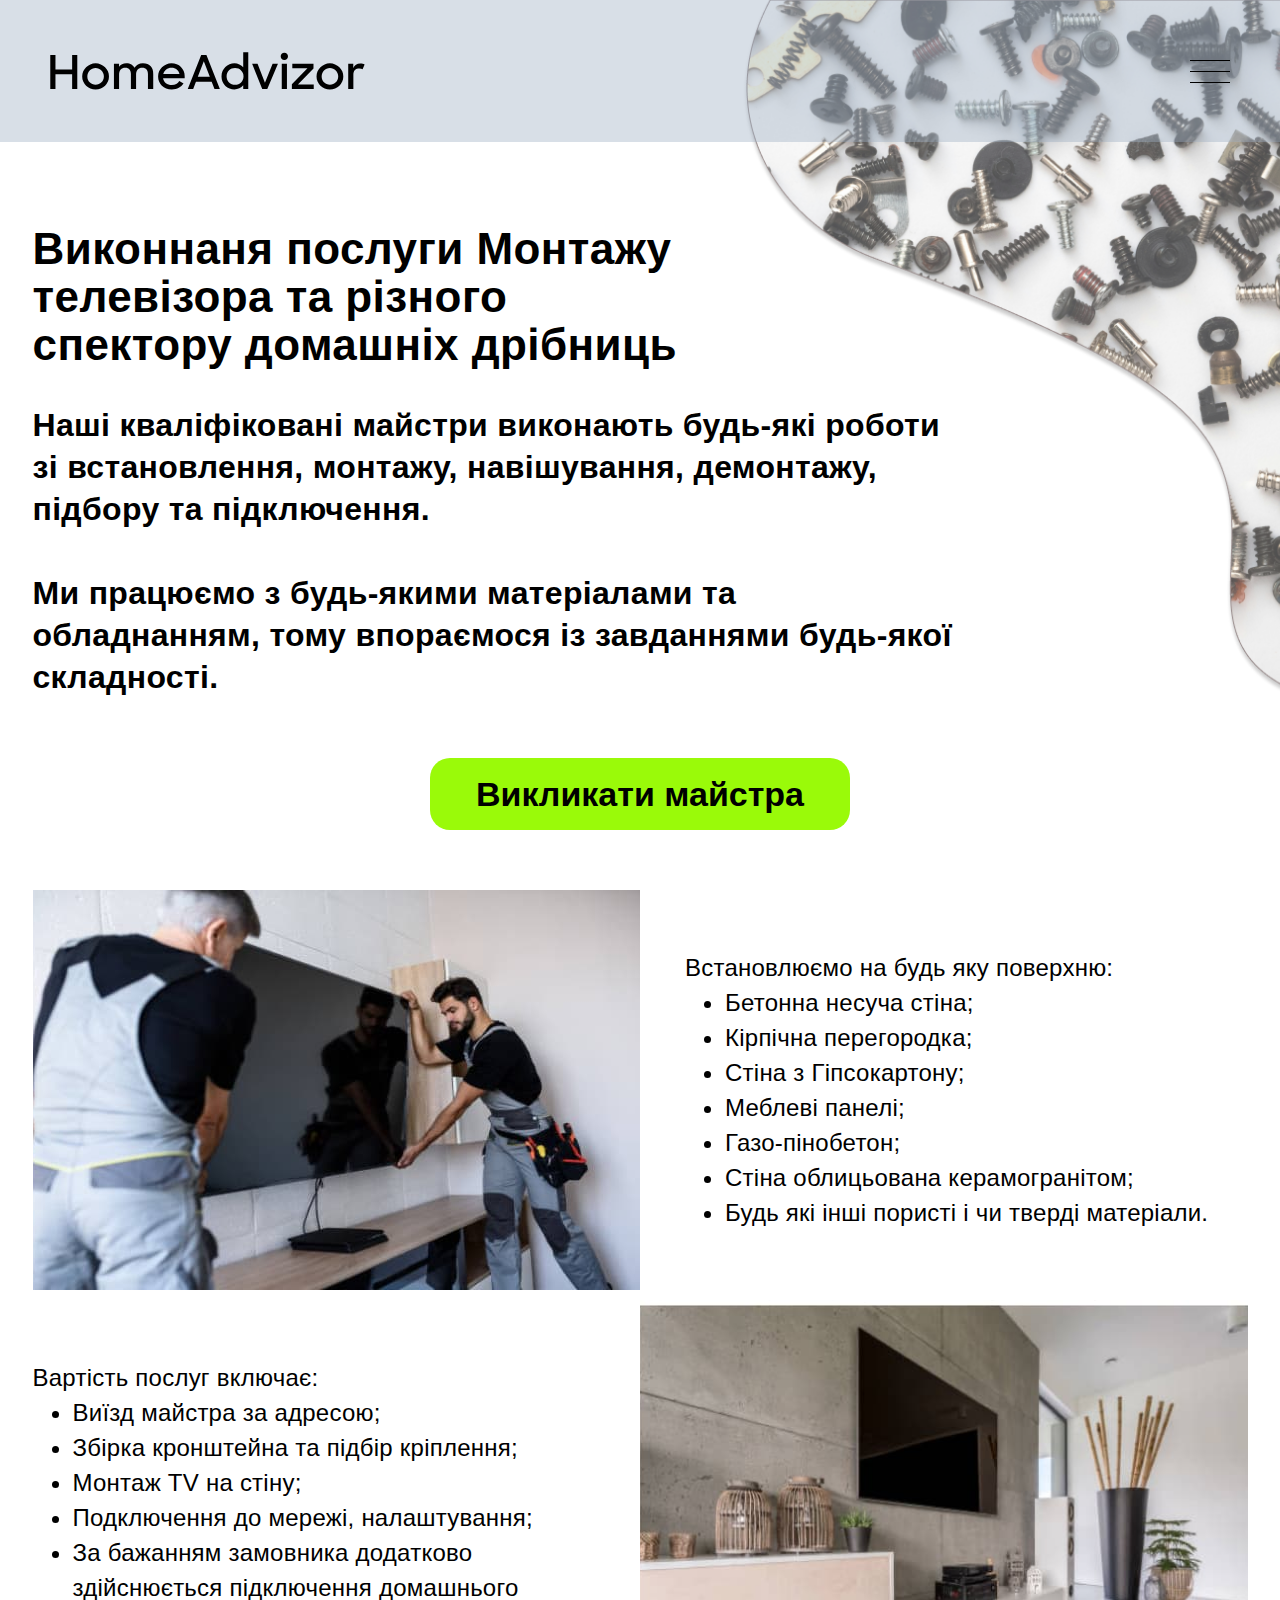
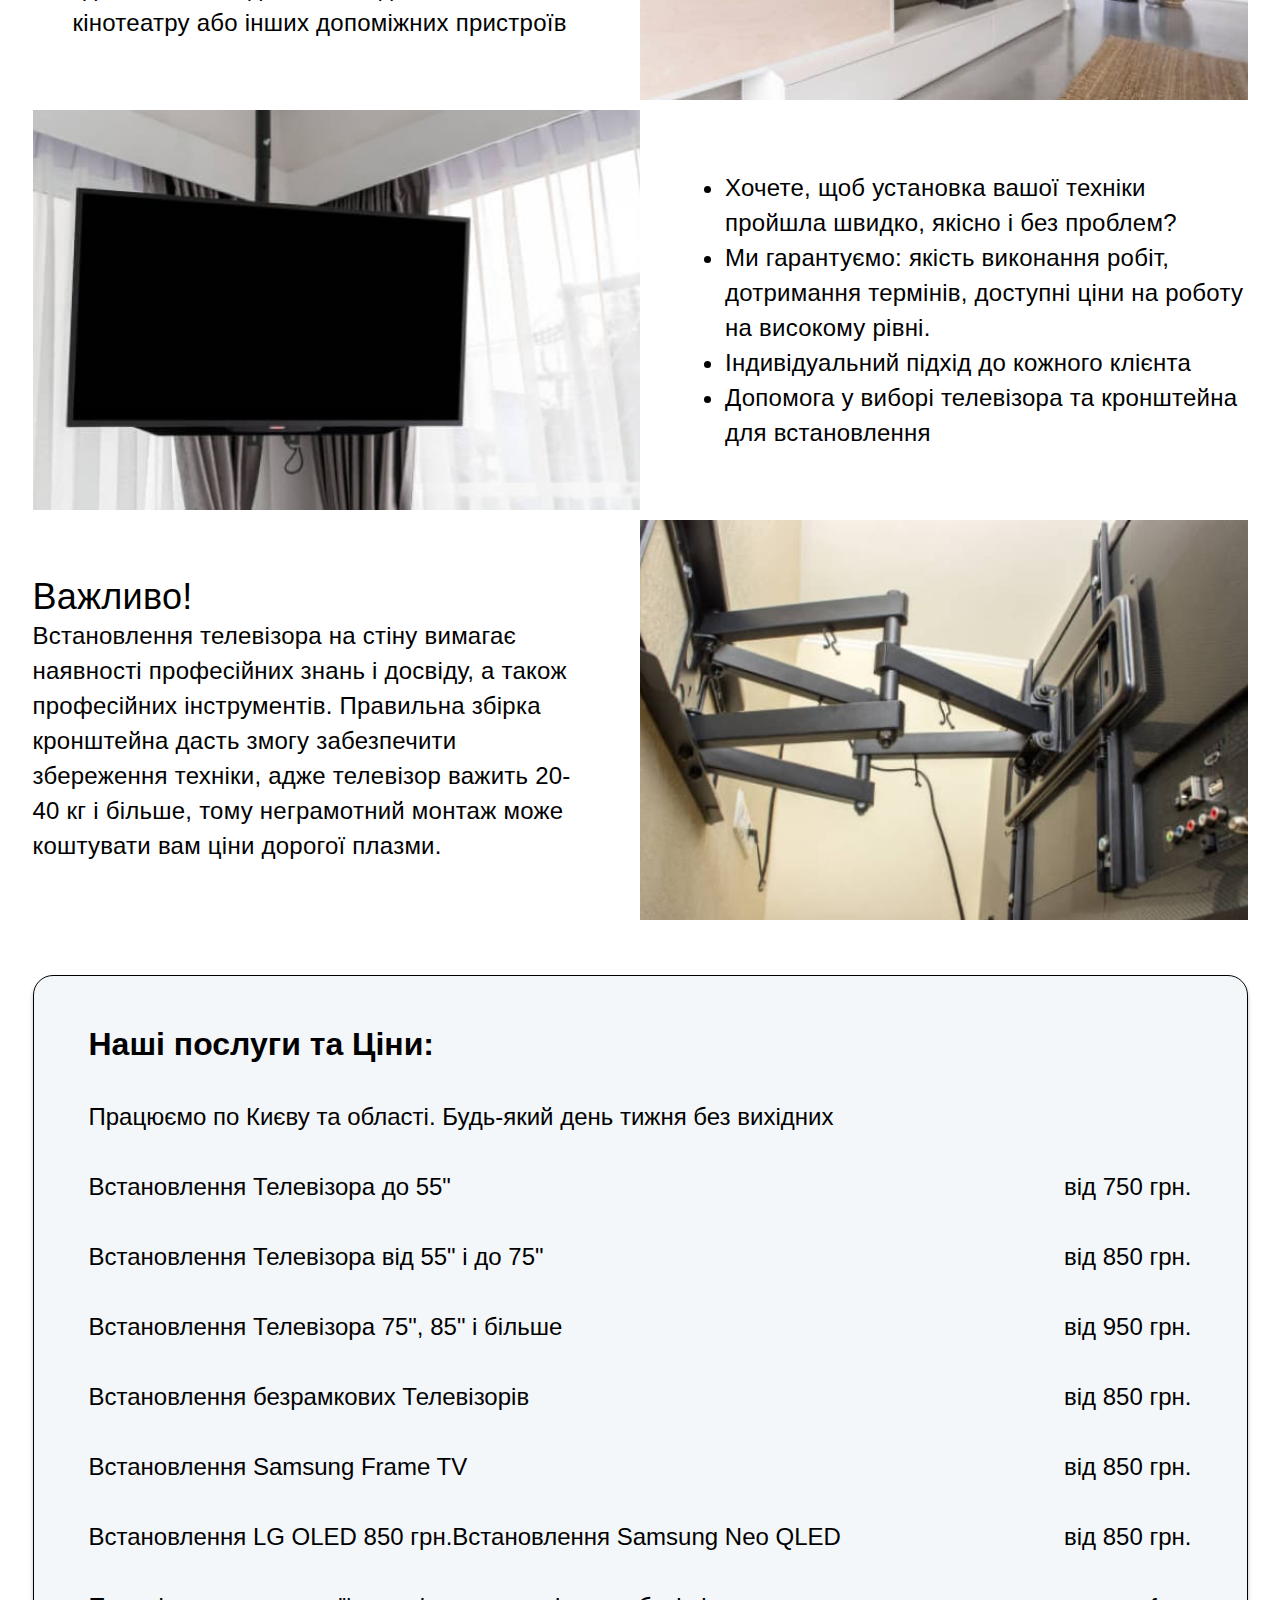
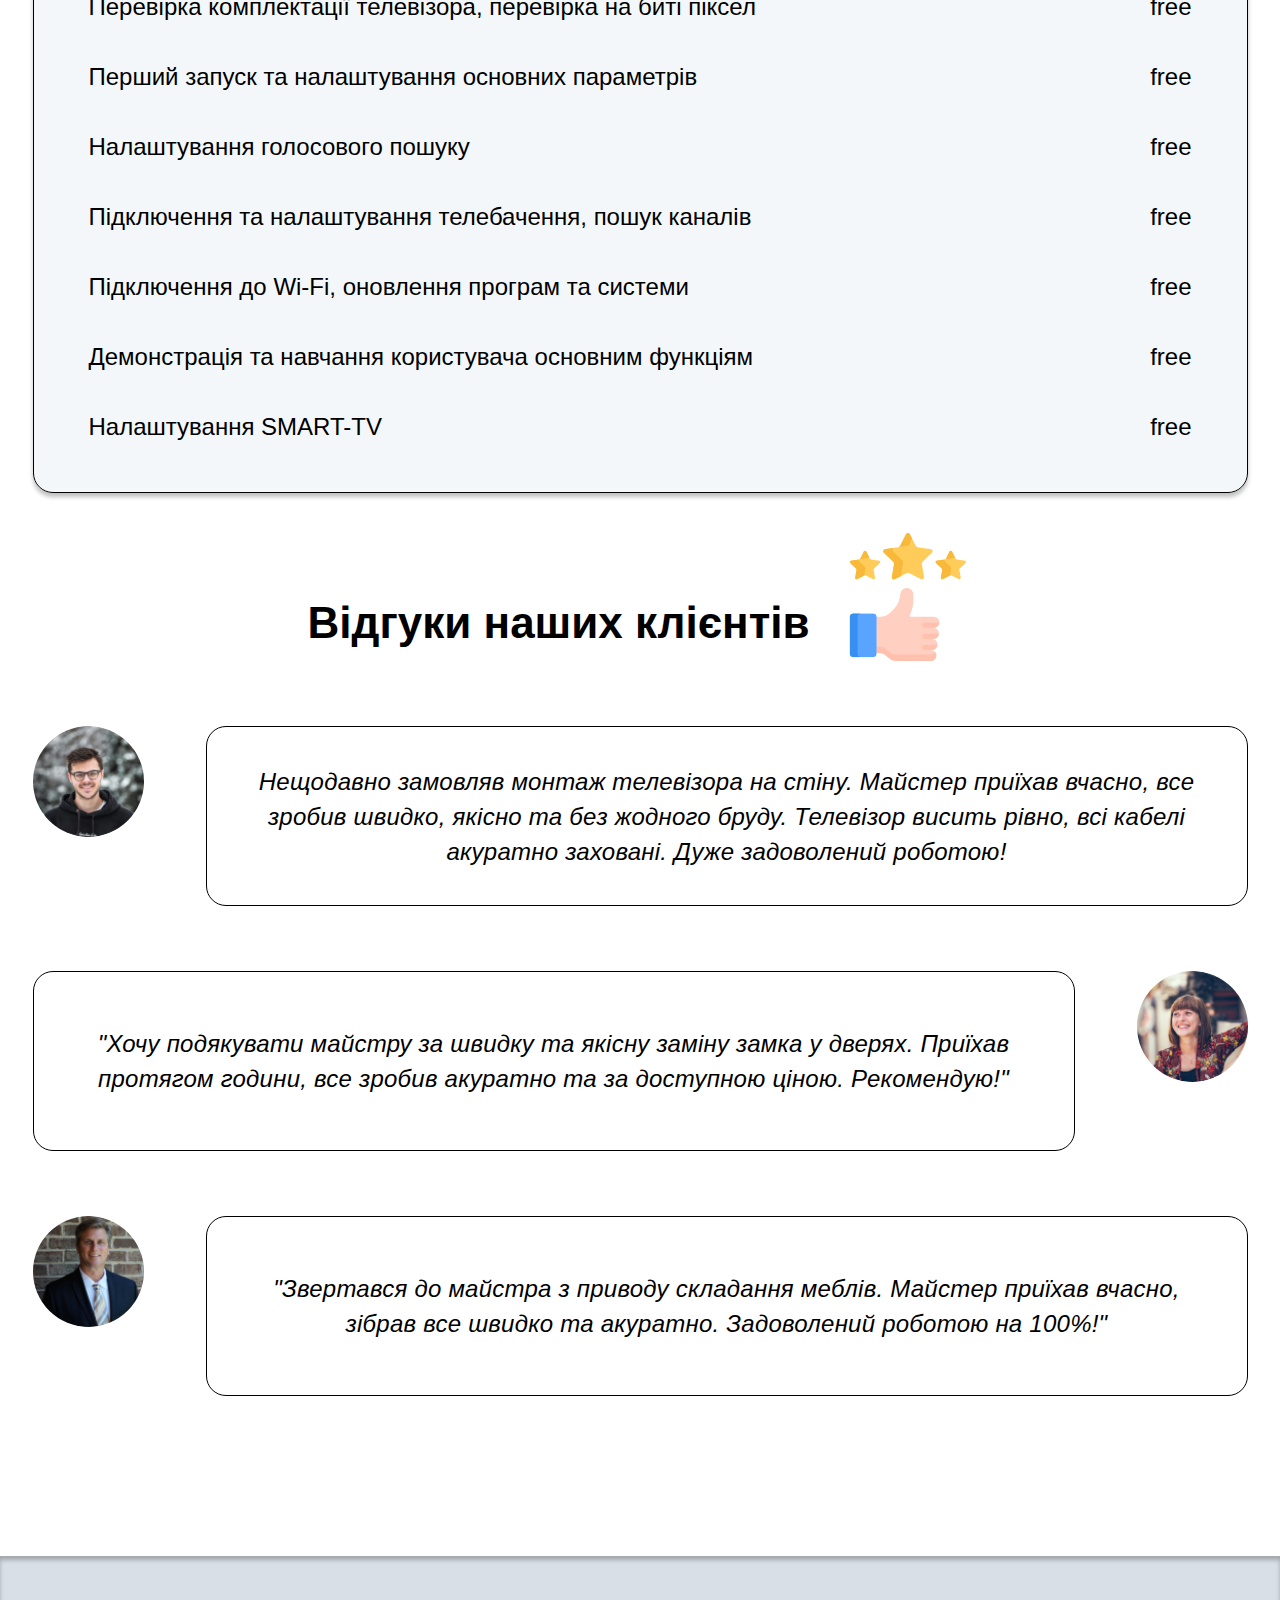
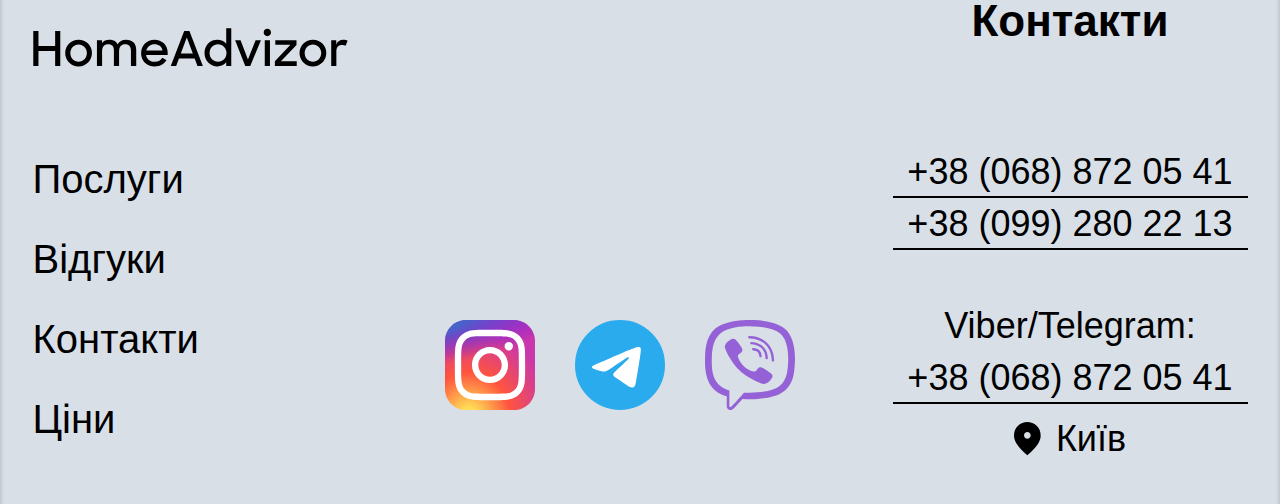
==== about.html @ 0c67f30b "Add files via upload" ====
<!DOCTYPE html>
<html lang="uk">

<head>
    <meta charset="UTF-8">
    <meta http-equiv="X-UA-Compatible" content="IE=edge">
    <meta name="viewport" content="width=device-width, initial-scale=1.0">
    <title>HomeAdvizor</title>
    <link href="https://fonts.cdnfonts.com/css/sharp-sans" rel="stylesheet">
    <link rel="stylesheet" href="css/style.min.css">
</head>

<body>

    <div class="big-wrapper">
        <header class="header" id="header">
            <div class="big-container">
                <div class="header__inner">
                    <a href="" class="header__logo logo">
                        <img src="images/HomeAdvizor.svg" alt="logo">
                    </a>
                    <div class="header__wrapper">
                        <nav class="header__navigation">
                            <ul class="header__navigation-list header-list">
                                <li class="header-list__item">
                                    <a href="#info" class="header-list__link">
                                        Послуги
                                    </a>
                                </li>
                                <li class="header-list__item">
                                    <a href="#recalls" class="header-list__link">
                                        Відгуки
                                    </a>
                                </li>
                                <li class="header-list__item">
                                    <a href="#price" class="header-list__link">
                                        Ціни
                                    </a>
                                </li>
                                <li class="header-list__item">
                                    <a href="#footer" class="header-list__link">
                                        Контакти
                                    </a>
                                </li>
                            </ul>
                        </nav>
                        <a href="tel:+380688720541" class="header__link">+380 (68) 872 05 41</a>
                    </div>
                    <div class="header__burger burger">
                        <span></span>
                        <span></span>
                        <span></span>
                    </div>
                </div>
            </div>
        </header>
        <div class="wrapper">
            <main class="main">
                <section class="heading" id="heading">
                    <div class="container">
                        <div class="heading__inner">
                            <h1 class="heading__title">
                                Виконнаня послуги Монтажу телевізора та різного спектору домашніх дрібниць
                            </h1>
                            <p class="heading__text">
                                Наші кваліфіковані майстри виконають будь-які роботи зі встановлення, монтажу,
                                навішування,
                                демонтажу, підбору та підключення.
                                <br><br>
                                Ми працюємо з будь-якими матеріалами та обладнанням, тому впораємося із завданнями
                                будь-якої
                                складності.
                            </p>
                            <div class="heading__wrap">
                                <a href="index.html#consultation" target="_blank" class="heading__button btn">Викликати
                                    майстра</a>
                            </div>
                            <img src="images/heading-img.png" alt="img" class="heading__img">
                        </div>
                    </div>
                </section>
                <section class="info" id="info">
                    <div class="container">
                        <div class="info__inner">
                            <div class="info__item">
                                <div class="info__img">
                                    <img src="images/info-1.jpg" alt="img" class="info__img-img">
                                </div>
                                <div class="info__wrap">
                                    <p class="info__item-text">
                                        Встановлюємо на будь яку поверхню:
                                    </p>
                                    <ul class="info__item-list">
                                        <li class="info__item-link">Бетонна несуча стіна;</li>
                                        <li class="info__item-link">Кірпічна перегородка;</li>
                                        <li class="info__item-link">Стіна з Гіпсокартону;</li>
                                        <li class="info__item-link">Меблеві панелі;</li>
                                        <li class="info__item-link">Газо-пінобетон;</li>
                                        <li class="info__item-link">Стіна облицьована керамогранітом;</li>
                                        <li class="info__item-link">Будь які інші пористі і чи тверді матеріали.</li>
                                    </ul>
                                </div>
                            </div>
                            <div class="info__item">
                                <div class="info__img">
                                    <img src="images/info-2.jpg" alt="img" class="info__img-img">
                                </div>
                                <div class="info__wrap">
                                    <p class="info__item-text">
                                        Вартість послуг включає:
                                    </p>
                                    <ul class="info__item-list">
                                        <li class="info__item-link">Виїзд майстра за адресою;</li>
                                        <li class="info__item-link">Збірка кронштейна та підбір кріплення;</li>
                                        <li class="info__item-link">Монтаж TV на стіну;</li>
                                        <li class="info__item-link">Подключення до мережі, налаштування;</li>
                                        <li class="info__item-link">
                                            За бажанням замовника додатково здійснюється підключення домашнього
                                            кінотеатру
                                            або
                                            інших допоміжних пристроїв
                                        </li>
                                    </ul>
                                </div>
                            </div>
                            <div class="info__item">
                                <div class="info__img">
                                    <img src="images/info-3.jpg" alt="img" class="info__img-img">
                                </div>
                                <div class="info__wrap">
                                    <ul class="info__item-list">
                                        <li class="info__item-link">
                                            Хочете, щоб установка вашої техніки пройшла швидко, якісно і без проблем? 
                                        </li>
                                        <li class="info__item-link">
                                            Ми гарантуємо: якість виконання робіт, дотримання термінів, доступні ціни на
                                            роботу
                                            на
                                            високому рівні.
                                        </li>
                                        <li class="info__item-link">
                                            Індивідуальний підхід до кожного клієнта 
                                        </li>
                                        <li class="info__item-link">
                                            Допомога у виборі телевізора та кронштейна для встановлення 
                                        </li>
                                    </ul>
                                </div>
                            </div>
                            <div class="info__item">
                                <div class="info__img">
                                    <img src="images/info-4.jpg" alt="img" class="info__img-img">
                                </div>
                                <div class="info__wrap">
                                    <p class="info__item-text">
                                        <span>Важливо!</span><br>
                                        Встановлення телевізора на стіну вимагає наявності професійних знань і досвіду,
                                        а
                                        також
                                        професійних інструментів. Правильна збірка кронштейна дасть змогу забезпечити
                                        збереження
                                        техніки, адже телевізор важить 20-40 кг і більше, тому неграмотний монтаж може
                                        коштувати
                                        вам ціни дорогої плазми.
                                    </p>
                                </div>

                            </div>
                        </div>
                    </div>
                </section>
                <section class="price" id="price">
                    <div class="container">
                        <div class="price__inner">
                            <h4 class="price__title">
                                Наші послуги та Ціни:
                            </h4>
                            <p class="price__subtitle">
                                Працюємо по Києву та області. Будь-який день тижня без вихідних
                            </p>
                            <div class="price__box">
                                <p class="price__text">
                                    Встановлення Телевізора до 55"
                                </p>
                                <div class="price__cost">
                                    від 750 грн.
                                </div>
                            </div>
                            <div class="price__box">
                                <p class="price__text">
                                    Встановлення Телевізора від 55" і до 75"
                                </p>
                                <div class="price__cost">
                                    від 850 грн.
                                </div>
                            </div>
                            <div class="price__box">
                                <p class="price__text">
                                    Встановлення Телевізора 75", 85" і більше
                                </p>
                                <div class="price__cost">
                                    від 950 грн.
                                </div>
                            </div>
                            <div class="price__box">
                                <p class="price__text">
                                    Встановлення безрамкових Телевізорів
                                </p>
                                <div class="price__cost">
                                    від 850 грн.
                                </div>
                            </div>
                            <div class="price__box">
                                <p class="price__text">
                                    Встановлення Samsung Frame TV
                                </p>
                                <div class="price__cost">
                                    від 850 грн.
                                </div>
                            </div>
                            <div class="price__box">
                                <p class="price__text">
                                    Встановлення LG OLED 850 грн.Встановлення Samsung Neo QLED
                                </p>
                                <div class="price__cost">
                                    від 850 грн.
                                </div>
                            </div>
                            <div class="price__box">
                                <p class="price__text">
                                    Перевірка комплектації телевізора, перевірка на биті піксел
                                </p>
                                <div class="price__cost">
                                    free
                                </div>
                            </div>
                            <div class="price__box">
                                <p class="price__text">
                                    Перший запуск та налаштування основних параметрів
                                </p>
                                <div class="price__cost">
                                    free
                                </div>
                            </div>
                            <div class="price__box">
                                <p class="price__text">
                                    Налаштування голосового пошуку
                                </p>
                                <div class="price__cost">
                                    free
                                </div>
                            </div>
                            <div class="price__box">
                                <p class="price__text">
                                    Підключення та налаштування телебачення, пошук каналів 
                                </p>
                                <div class="price__cost">
                                    free
                                </div>
                            </div>
                            <div class="price__box">
                                <p class="price__text">
                                    Підключення до Wi-Fi, оновлення програм та системи
                                </p>
                                <div class="price__cost">
                                    free
                                </div>
                            </div>
                            <div class="price__box">
                                <p class="price__text">
                                    Демонстрація та навчання користувача основним функціям
                                </p>
                                <div class="price__cost">
                                    free
                                </div>
                            </div>
                            <div class="price__box">
                                <p class="price__text">
                                    Налаштування SMART-TV
                                </p>
                                <div class="price__cost">
                                    free
                                </div>
                            </div>
                        </div>
                    </div>
                </section>
                <section class="recalls" id="recalls">
                    <div class="container">
                        <div class="recalls__inner">
                            <div class="recalls__box">
                                <h4 class="recalls__title">
                                    Відгуки наших клієнтів
                                </h4>
                                <div class="recalls__img">
                                    <img src="images/recalls-img.png" alt="img" class="recalls__img-img">
                                </div>
                            </div>
                            <div class="recalls__wrap">
                                <div class="recalls__item">
                                    <div class="recalls__item-img">
                                        <img src="images/recalls-1.png" alt="img">
                                    </div>
                                    <p class="recalls__item-text">
                                        Нещодавно замовляв монтаж телевізора на стіну. Майстер приїхав вчасно, все
                                        зробив
                                        швидко, якісно та без жодного бруду. Телевізор висить рівно, всі кабелі акуратно
                                        заховані. Дуже задоволений роботою!
                                    </p>
                                </div>
                                <div class="recalls__item">
                                    <div class="recalls__item-img">
                                        <img src="images/recalls-2.png" alt="img">
                                    </div>
                                    <p class="recalls__item-text">
                                        "Хочу подякувати майстру за швидку та якісну заміну замка у дверях. Приїхав
                                        протягом
                                        години, все зробив акуратно та за доступною ціною. Рекомендую!"
                                    </p>
                                </div>
                                <div class="recalls__item">
                                    <div class="recalls__item-img">
                                        <img src="images/recalls-3.png" alt="img">
                                    </div>
                                    <p class="recalls__item-text">
                                        "Звертався до майстра з приводу складання меблів. Майстер приїхав вчасно, зібрав
                                        все
                                        швидко та акуратно. Задоволений роботою на 100%!"
                                    </p>
                                </div>
                            </div>
                        </div>
                    </div>
                </section>
            </main>
            <footer class="footer" id="footer">
                <div class="container">
                    <div class="footer__inner">
                        <div class="footer__box">
                            <a href="#" class="footer__logo logo">
                                <img src="images/HomeAdvizor.svg" alt="logo">
                            </a>
                            <nav class="footer__navigation">
                                <ul class="footer__navigation-list footer-list">
                                    <li class="footer-list__item">
                                        <a href="#info" class="footer-list__link" >
                                            Послуги
                                        </a>
                                    </li>
                                    <li class="footer-list__item">
                                        <a href="#recalls" class="footer-list__link">
                                            Відгуки
                                        </a>
                                    </li>
                                    <li class="footer-list__item">
                                        <a href="#footer" class="footer-list__link">
                                            Контакти
                                        </a>
                                    </li>
                                    <li class="footer-list__item">
                                        <a href="#price" class="footer-list__link">
                                            Ціни
                                        </a>
                                    </li>
                                </ul>
                            </nav>
                        </div>
                        <div class="footer__socials">
                            <a href="https://www.instagram.com/home.advizor?igsh=MW82eml2a3VvNnRvbQ%3D%3D&utm_source=qr
                            " class="footer__socials-link" target="_blank">
                                <img src="images/instagram.svg" alt="instagram">
                            </a>
                            <a href="https://t.me/HomeAdvizor" class="footer__socials-link" target="_blank">
                                <img src="images/telegram.svg" alt="telegram">
                            </a>
                            <a href="#" class="footer__socials-link" target="_blank">
                                <img src="images/viber.svg" alt="viber">
                            </a>
                        </div>
                        <div class="footer__contacts">
                            <h3 class="footer__contacts-title">
                                Контакти
                            </h3>
                            <a href="tel:+380688720541" class="footer__contacts-tel">+38 (068) 872 05 41</a>
                            <a href="tel:+380992802213" class="footer__contacts-tel">+38 (099) 280 22 13</a>
                            <p class="footer__contacts-link"><a href="#" target="_blank">Viber</a>/<a
                                    href="https://t.me/HomeAdvizor" target="_blank">Telegram</a>:</p>
                            <a href="tel:+380688720541" class="footer__contacts-tel">+38 (068) 872 05 41</a>
                            <div class="footer__contacts-wrap">
                                <svg xmlns="http://www.w3.org/2000/svg" width="27" height="34" viewBox="0 0 27 34"
                                    fill="none">
                                    <path
                                        d="M13.3333 16.6667C14.25 16.6667 15.035 16.3406 15.6883 15.6883C16.3417 15.0361 16.6678 14.2511 16.6667 13.3333C16.6667 12.4167 16.3406 11.6322 15.6883 10.98C15.0361 10.3278 14.2511 10.0011 13.3333 10C12.4167 10 11.6322 10.3267 10.98 10.98C10.3278 11.6333 10.0011 12.4178 10 13.3333C10 14.25 10.3267 15.035 10.98 15.6883C11.6333 16.3417 12.4178 16.6678 13.3333 16.6667ZM13.3333 33.3333C8.86111 29.5278 5.52111 25.9933 3.31333 22.73C1.10556 19.4667 0.00111111 16.4456 0 13.6667C0 9.5 1.34056 6.18056 4.02167 3.70833C6.70278 1.23611 9.80667 0 13.3333 0C16.8611 0 19.9656 1.23611 22.6467 3.70833C25.3278 6.18056 26.6678 9.5 26.6667 13.6667C26.6667 16.4444 25.5628 19.4656 23.355 22.73C21.1472 25.9944 17.8067 29.5289 13.3333 33.3333Z"
                                        fill="black" />
                                </svg>
                                <div class="footer__contacts-text">Київ</div>
                            </div>
                        </div>
                    </div>
                </div>
            </footer>
        </div>
    </div>

    <script src="https://ajax.googleapis.com/ajax/libs/jquery/3.6.3/jquery.min.js"></script>
    <script src="js/main.min.js"></script>
</body>

</html>
---- css/style.min.css ----
@font-face{font-family:"Muller";src:url("../fonts/MullerRegular.eot");src:local("☺"),url("../fonts/MullerRegular.woff") format("woff"),url("../fonts/MullerRegular.ttf") format("truetype");font-weight:400;font-style:normal}@font-face{font-family:"Muller";src:url("../fonts/MullerBold.eot");src:local("☺"),url("../fonts/MullerBold.woff") format("woff"),url("../fonts/MullerBold.ttf") format("truetype");font-weight:700;font-style:normal}*{padding:0;margin:0;border:0}*,*:before,*:after{-webkit-box-sizing:border-box;box-sizing:border-box}:focus,:active{outline:none}a:focus,a:active{outline:none}nav,footer,header,aside{display:block}html,body{height:100%;width:100%;font-size:100%;line-height:1;font-size:14px;-ms-text-size-adjust:100%;-moz-text-size-adjust:100%;-webkit-text-size-adjust:100%}input,button,textarea{font-family:inherit}input::-ms-clear{display:none}button{cursor:pointer}button::-moz-focus-inner{padding:0;border:0}a,a:visited{text-decoration:none}a:hover{text-decoration:none}ul li{list-style:none}img{vertical-align:top}h1,h2,h3,h4,h5,h6{font-size:inherit;font-weight:400}button{background:unset}html,body{height:100%;background:#fff;font-family:"Sharp Sans",sans-serif;scroll-behavior:smooth}.logo{display:block;width:315px;height:62px}@media(max-width: 1170px){.logo{width:calc(155px + 160 * ((100vw - 375px) / 795))}}@media(max-width: 1170px){.logo{height:calc(40px + 22 * ((100vw - 375px) / 795))}}.logo img{width:100%;height:100%;-o-object-fit:contain;object-fit:contain}.burger{width:40px;height:40px;display:none;-webkit-box-orient:vertical;-webkit-box-direction:normal;-ms-flex-direction:column;flex-direction:column;-webkit-box-pack:center;-ms-flex-pack:center;justify-content:center;-webkit-box-align:center;-ms-flex-align:center;align-items:center;gap:10px;cursor:pointer}.burger span{display:block;width:100%;height:1px;background-color:#000}.wrapper{display:-webkit-box;display:-ms-flexbox;display:flex;-webkit-box-orient:vertical;-webkit-box-direction:normal;-ms-flex-direction:column;flex-direction:column;min-height:100%}.big-wrapper{overflow:hidden}a{color:#000}.btn{border-radius:20px;background:#9afa09;border:1px solid rgba(0,0,0,0);-webkit-transition:all .3s;-o-transition:all .3s;transition:all .3s}.btn:hover{background:rgba(0,0,0,0);border:1px solid #9afa09}.main{-webkit-box-flex:1;-ms-flex:1 0 auto;flex:1 0 auto}.footer{-webkit-box-flex:0;-ms-flex:0 0 auto;flex:0 0 auto}.container{max-width:1245px;margin:0 auto;padding:0 15px}.big-container{max-width:1450px;margin:0 auto;padding:0 50px}.header{position:absolute;top:0;right:0;left:0;padding-top:40px;padding-bottom:40px;background:rgba(158,175,195,.4);drop-shadow:0px 4px 4px rgba(0,0,0,.25);z-index:1}@media(max-width: 1170px){.header{padding-top:calc(20px + 20 * ((100vw - 375px) / 795))}}@media(max-width: 1170px){.header{padding-bottom:calc(20px + 20 * ((100vw - 375px) / 795))}}.header__inner{display:-webkit-box;display:-ms-flexbox;display:flex;-webkit-box-pack:justify;-ms-flex-pack:justify;justify-content:space-between;-webkit-box-align:center;-ms-flex-align:center;align-items:center;gap:40px}.header__wrapper{display:-webkit-box;display:-ms-flexbox;display:flex;-webkit-box-pack:justify;-ms-flex-pack:justify;justify-content:space-between;-webkit-box-align:center;-ms-flex-align:center;align-items:center;gap:40px}.header__link{font-size:20px;line-height:24px;border-radius:20px;background:#fff;padding:10px 12px;min-width:230px;display:-webkit-box;display:-ms-flexbox;display:flex;-webkit-box-pack:center;-ms-flex-pack:center;justify-content:center;border:1px solid rgba(0,0,0,0);-webkit-transition:all .3s;-o-transition:all .3s;transition:all .3s}.header__link:hover{background:#9bd8f1;border:1px solid rgba(0,0,0,.4)}.header__navigation{margin-left:auto}.header-list{display:-webkit-box;display:-ms-flexbox;display:flex;gap:40px}.header-list__item{min-width:130px}.header-list__link{font-size:20px;line-height:24px;border-radius:25px;border:1px solid rgba(0,0,0,.4);background:#9bd8f1;-webkit-box-shadow:0px 4px 4px 0px rgba(0,0,0,.25);box-shadow:0px 4px 4px 0px rgba(0,0,0,.25);padding:8px 12px;width:100%;display:-webkit-box;display:-ms-flexbox;display:flex;text-align:center;-webkit-box-pack:center;-ms-flex-pack:center;justify-content:center;-webkit-transition:all .3s;-o-transition:all .3s;transition:all .3s}.header-list__link:hover{background:#fff}.heading{margin-bottom:60px}@media(max-width: 1170px){.heading{margin-bottom:calc(40px + 20 * ((100vw - 375px) / 795))}}.heading__inner{position:relative;padding-top:225px}@media(max-width: 1170px){.heading__inner{padding-top:calc(110px + 115 * ((100vw - 375px) / 795))}}.heading__title{color:#000;font-size:44px;line-height:48px;margin-bottom:35px;font-weight:700;letter-spacing:.44px;max-width:655px;z-index:1;position:relative}@media(max-width: 1170px){.heading__title{font-size:calc(25px + 19 * ((100vw - 375px) / 795))}}@media(max-width: 1170px){.heading__title{line-height:calc(38px + 10 * ((100vw - 375px) / 795))}}@media(max-width: 1170px){.heading__title{margin-bottom:calc(25px + 10 * ((100vw - 375px) / 795))}}.heading__subtitle{color:#000;font-size:40px;line-height:44px;margin-bottom:25px;font-weight:700;letter-spacing:.4px}@media(max-width: 1170px){.heading__subtitle{font-size:calc(22px + 18 * ((100vw - 375px) / 795))}}@media(max-width: 1170px){.heading__subtitle{line-height:calc(34px + 10 * ((100vw - 375px) / 795))}}@media(max-width: 1170px){.heading__subtitle{margin-bottom:calc(20px + 5 * ((100vw - 375px) / 795))}}.heading__text{color:#000;font-size:32px;line-height:42px;margin-bottom:60px;font-weight:600;letter-spacing:.32px;max-width:930px}@media(max-width: 1170px){.heading__text{font-size:calc(16px + 16 * ((100vw - 375px) / 795))}}@media(max-width: 1170px){.heading__text{line-height:calc(30px + 12 * ((100vw - 375px) / 795))}}@media(max-width: 1170px){.heading__text{margin-bottom:calc(40px + 20 * ((100vw - 375px) / 795))}}.heading__wrap{display:-webkit-box;display:-ms-flexbox;display:flex;-webkit-box-pack:center;-ms-flex-pack:center;justify-content:center}.heading__button{padding:18px 45px;color:#000;font-size:34px;font-weight:700}@media(max-width: 1170px){.heading__button{font-size:calc(18px + 16 * ((100vw - 375px) / 795))}}.heading__img{position:absolute;top:0;width:631px;height:722px;right:-125px}@media(max-width: 1170px){.heading__img{width:calc(210px + 421 * ((100vw - 375px) / 795))}}@media(max-width: 1170px){.heading__img{height:calc(240px + 482 * ((100vw - 375px) / 795))}}@media(max-width: 1170px){.heading__img{right:calc(-15px + -110 * ((100vw - 375px) / 795))}}.service{margin-bottom:95px}@media(max-width: 1170px){.service{margin-bottom:calc(50px + 45 * ((100vw - 375px) / 795))}}.service__inner{border-radius:20px;border-top:1px solid #000;background:rgba(158,175,195,.4);display:-webkit-box;display:-ms-flexbox;display:flex}.service__box{padding-top:60px;padding-left:25px;padding-bottom:35px}@media(max-width: 1170px){.service__box{padding-top:calc(40px + 20 * ((100vw - 375px) / 795))}}@media(max-width: 1170px){.service__box{padding-left:calc(15px + 10 * ((100vw - 375px) / 795))}}.service__title{color:#000;font-size:24px;line-height:34px;font-weight:600;letter-spacing:.24px}@media(max-width: 1170px){.service__title{font-size:calc(20px + 4 * ((100vw - 375px) / 795))}}@media(max-width: 1170px){.service__title{line-height:calc(30px + 4 * ((100vw - 375px) / 795))}}.service__subtitle{color:#000;font-style:italic;font-weight:300;letter-spacing:.24px;font-size:24px;line-height:34px}@media(max-width: 1170px){.service__subtitle{font-size:calc(20px + 4 * ((100vw - 375px) / 795))}}@media(max-width: 1170px){.service__subtitle{line-height:calc(30px + 4 * ((100vw - 375px) / 795))}}.service__list{padding-left:40px}.service__list-item{color:#000;font-size:24px;line-height:34px;font-weight:500;letter-spacing:.24px;list-style-type:disc}@media(max-width: 1170px){.service__list-item{font-size:calc(18px + 6 * ((100vw - 375px) / 795))}}@media(max-width: 1170px){.service__list-item{line-height:calc(28px + 6 * ((100vw - 375px) / 795))}}.service__img{width:626px;height:524px}@media(max-width: 1170px){.service__img{width:calc(313px + 313 * ((100vw - 375px) / 795))}}@media(max-width: 1170px){.service__img{height:calc(262px + 262 * ((100vw - 375px) / 795))}}.service__img img{width:100%;height:100%;-o-object-fit:contain;object-fit:contain}.consultation{margin-bottom:250px}@media(max-width: 1170px){.consultation{margin-bottom:calc(100px + 150 * ((100vw - 375px) / 795))}}.consultation__inner{padding-top:160px;border-top:1px solid #000;display:-webkit-box;display:-ms-flexbox;display:flex;-webkit-box-pack:justify;-ms-flex-pack:justify;justify-content:space-between;-webkit-box-align:center;-ms-flex-align:center;align-items:center;gap:100px}@media(max-width: 1170px){.consultation__inner{padding-top:calc(50px + 110 * ((100vw - 375px) / 795))}}.consultation__body{border-radius:40px;border:1px solid rgba(0,0,0,.6);background:rgba(158,175,195,.4);padding-top:65px;padding-bottom:80px;padding-left:70px;padding-right:70px;display:-webkit-box;display:-ms-flexbox;display:flex;-webkit-box-orient:vertical;-webkit-box-direction:normal;-ms-flex-direction:column;flex-direction:column;-webkit-box-pack:center;-ms-flex-pack:center;justify-content:center;-webkit-box-align:center;-ms-flex-align:center;align-items:center}@media(max-width: 1170px){.consultation__body{padding-top:calc(30px + 35 * ((100vw - 375px) / 795))}}@media(max-width: 1170px){.consultation__body{padding-bottom:calc(30px + 50 * ((100vw - 375px) / 795))}}@media(max-width: 1170px){.consultation__body{padding-left:calc(20px + 50 * ((100vw - 375px) / 795))}}@media(max-width: 1170px){.consultation__body{padding-right:calc(20px + 50 * ((100vw - 375px) / 795))}}.consultation__body-title{color:#000;font-size:36px;line-height:40px;margin-bottom:40px;font-weight:600;text-align:center}@media(max-width: 1170px){.consultation__body-title{font-size:calc(24px + 12 * ((100vw - 375px) / 795))}}@media(max-width: 1170px){.consultation__body-title{line-height:calc(28px + 12 * ((100vw - 375px) / 795))}}@media(max-width: 1170px){.consultation__body-title{margin-bottom:calc(25px + 15 * ((100vw - 375px) / 795))}}.consultation__body-text{color:#000;font-size:24px;line-height:28px;margin-bottom:85px;font-weight:500;max-width:450px;text-align:center}@media(max-width: 1170px){.consultation__body-text{font-size:calc(20px + 4 * ((100vw - 375px) / 795))}}@media(max-width: 1170px){.consultation__body-text{line-height:calc(24px + 4 * ((100vw - 375px) / 795))}}@media(max-width: 1170px){.consultation__body-text{margin-bottom:calc(50px + 35 * ((100vw - 375px) / 795))}}.consultation__box{display:-webkit-box;display:-ms-flexbox;display:flex;-webkit-box-orient:vertical;-webkit-box-direction:normal;-ms-flex-direction:column;flex-direction:column;gap:65px}.consultation__img{width:471px;height:343px}@media(max-width: 1170px){.consultation__img{width:calc(235px + 236 * ((100vw - 375px) / 795))}}@media(max-width: 1170px){.consultation__img{height:calc(172px + 171 * ((100vw - 375px) / 795))}}.consultation__img img{width:100%;height:100%;-o-object-fit:contain;object-fit:contain}.consultation__text{color:rgba(0,0,0,.9);font-size:36px;line-height:46px;font-weight:600;letter-spacing:.36px;max-width:535px}@media(max-width: 1170px){.consultation__text{font-size:calc(18px + 18 * ((100vw - 375px) / 795))}}@media(max-width: 1170px){.consultation__text{line-height:calc(24px + 22 * ((100vw - 375px) / 795))}}.consultation-form{display:-webkit-box;display:-ms-flexbox;display:flex;-webkit-box-orient:vertical;-webkit-box-direction:normal;-ms-flex-direction:column;flex-direction:column}.consultation-form__input{border-radius:20px;border:1px solid rgba(0,0,0,.4);background:#fff;padding:14px 22px;color:#000;font-size:24px;line-height:28px;font-style:italic;font-weight:300;max-width:400px;margin-bottom:55px}@media(max-width: 1170px){.consultation-form__input{font-size:calc(18px + 6 * ((100vw - 375px) / 795))}}@media(max-width: 1170px){.consultation-form__input{line-height:calc(20px + 8 * ((100vw - 375px) / 795))}}.consultation-form__input::-webkit-input-placeholder{color:rgba(0,0,0,.4);font-size:24px;line-height:28px;font-style:italic;font-weight:300}.consultation-form__input::-moz-placeholder{color:rgba(0,0,0,.4);font-size:24px;line-height:28px;font-style:italic;font-weight:300}.consultation-form__input:-ms-input-placeholder{color:rgba(0,0,0,.4);font-size:24px;line-height:28px;font-style:italic;font-weight:300}.consultation-form__input::-ms-input-placeholder{color:rgba(0,0,0,.4);font-size:24px;line-height:28px;font-style:italic;font-weight:300}.consultation-form__input::placeholder{color:rgba(0,0,0,.4);font-size:24px;line-height:28px;font-style:italic;font-weight:300}@media(max-width: 1170px){.consultation-form__input::-webkit-input-placeholder{font-size:calc(18px + 6 * ((100vw - 375px) / 795))}.consultation-form__input::-moz-placeholder{font-size:calc(18px + 6 * ((100vw - 375px) / 795))}.consultation-form__input:-ms-input-placeholder{font-size:calc(18px + 6 * ((100vw - 375px) / 795))}.consultation-form__input::-ms-input-placeholder{font-size:calc(18px + 6 * ((100vw - 375px) / 795))}.consultation-form__input::placeholder{font-size:calc(18px + 6 * ((100vw - 375px) / 795))}}@media(max-width: 1170px){.consultation-form__input::-webkit-input-placeholder{line-height:calc(20px + 8 * ((100vw - 375px) / 795))}.consultation-form__input::-moz-placeholder{line-height:calc(20px + 8 * ((100vw - 375px) / 795))}.consultation-form__input:-ms-input-placeholder{line-height:calc(20px + 8 * ((100vw - 375px) / 795))}.consultation-form__input::-ms-input-placeholder{line-height:calc(20px + 8 * ((100vw - 375px) / 795))}.consultation-form__input::placeholder{line-height:calc(20px + 8 * ((100vw - 375px) / 795))}}.consultation-form__input:nth-child(2){margin-bottom:70px}.consultation-form__button{color:#000;text-align:center;font-size:24px;line-height:28px;font-weight:600;padding-top:16px;padding-bottom:16px;padding-left:26px;padding-right:26px}@media(max-width: 1170px){.consultation-form__button{font-size:calc(18px + 6 * ((100vw - 375px) / 795))}}@media(max-width: 1170px){.consultation-form__button{line-height:calc(20px + 8 * ((100vw - 375px) / 795))}}@media(max-width: 1170px){.consultation-form__button{padding-left:calc(18px + 8 * ((100vw - 375px) / 795))}}@media(max-width: 1170px){.consultation-form__button{padding-right:calc(18px + 8 * ((100vw - 375px) / 795))}}.reasons{margin-bottom:70px}@media(max-width: 1170px){.reasons{margin-bottom:calc(50px + 20 * ((100vw - 375px) / 795))}}.reasons__top{display:-webkit-box;display:-ms-flexbox;display:flex;-webkit-box-align:center;-ms-flex-align:center;align-items:center;-webkit-box-pack:center;-ms-flex-pack:center;justify-content:center;margin-bottom:60px}@media(max-width: 1170px){.reasons__top{margin-bottom:calc(20px + 40 * ((100vw - 375px) / 795))}}.reasons__title{color:#000;font-size:52px;line-height:58px;font-weight:600;text-transform:uppercase}@media(max-width: 1170px){.reasons__title{font-size:calc(24px + 28 * ((100vw - 375px) / 795))}}@media(max-width: 1170px){.reasons__title{line-height:calc(40px + 18 * ((100vw - 375px) / 795))}}.reasons__title span{text-transform:capitalize}.reasons__wrap{display:-ms-grid;display:grid;-ms-grid-columns:2fr 2fr;grid-template-columns:2fr 2fr;gap:15px}.reasons__item{border-radius:20px;border:1px solid rgba(0,0,0,.4);background:#fff;-webkit-box-shadow:0px 4px 4px 0px rgba(0,0,0,.25);box-shadow:0px 4px 4px 0px rgba(0,0,0,.25);padding-top:45px;padding-bottom:30px;padding-left:65px;padding-right:40px;display:-webkit-box;display:-ms-flexbox;display:flex;-webkit-box-align:center;-ms-flex-align:center;align-items:center}@media(max-width: 1170px){.reasons__item{padding-top:calc(20px + 25 * ((100vw - 375px) / 795))}}@media(max-width: 1170px){.reasons__item{padding-bottom:calc(20px + 10 * ((100vw - 375px) / 795))}}@media(max-width: 1170px){.reasons__item{padding-left:calc(30px + 35 * ((100vw - 375px) / 795))}}@media(max-width: 1170px){.reasons__item{padding-right:calc(30px + 10 * ((100vw - 375px) / 795))}}.reasons__item svg{width:64px;height:67px;min-width:64px;min-height:67px}@media(max-width: 1170px){.reasons__item svg{width:calc(32px + 32 * ((100vw - 375px) / 795))}}@media(max-width: 1170px){.reasons__item svg{height:calc(32px + 35 * ((100vw - 375px) / 795))}}@media(max-width: 1170px){.reasons__item svg{min-width:calc(32px + 32 * ((100vw - 375px) / 795))}}@media(max-width: 1170px){.reasons__item svg{min-height:calc(32px + 35 * ((100vw - 375px) / 795))}}.reasons__box{max-width:400px}.reasons__box-title{color:#000;text-align:center;font-size:28px;line-height:40px;font-weight:600;text-transform:uppercase;text-align:center}@media(max-width: 1170px){.reasons__box-title{font-size:calc(20px + 8 * ((100vw - 375px) / 795))}}@media(max-width: 1170px){.reasons__box-title{line-height:calc(30px + 10 * ((100vw - 375px) / 795))}}.reasons__box-text{color:#000;font-size:20px;line-height:40px;text-transform:uppercase;text-align:center}@media(max-width: 1170px){.reasons__box-text{font-size:calc(18px + 2 * ((100vw - 375px) / 795))}}@media(max-width: 1170px){.reasons__box-text{line-height:calc(30px + 10 * ((100vw - 375px) / 795))}}.reasons-img{width:320px;height:283px}@media(max-width: 1170px){.reasons-img{width:calc(120px + 200 * ((100vw - 375px) / 795))}}@media(max-width: 1170px){.reasons-img{height:calc(120px + 163 * ((100vw - 375px) / 795))}}.reasons-img img{width:100%;height:100%;-o-object-fit:contain;object-fit:contain}.about{margin-bottom:145px}@media(max-width: 1170px){.about{margin-bottom:calc(10px + 135 * ((100vw - 375px) / 795))}}.about__inner{display:-webkit-box;display:-ms-flexbox;display:flex;-webkit-box-orient:vertical;-webkit-box-direction:normal;-ms-flex-direction:column;flex-direction:column;gap:40px}@media(max-width: 1170px){.about__inner{gap:calc(25px + 15 * ((100vw - 375px) / 795))}}.about__title{color:#000;font-size:40px;line-height:44px;font-weight:700}@media(max-width: 1170px){.about__title{font-size:calc(24px + 16 * ((100vw - 375px) / 795))}}@media(max-width: 1170px){.about__title{line-height:calc(32px + 12 * ((100vw - 375px) / 795))}}.about__text{color:#000;font-size:28px;line-height:36px;font-weight:500;letter-spacing:.28px}@media(max-width: 1170px){.about__text{font-size:calc(18px + 10 * ((100vw - 375px) / 795))}}@media(max-width: 1170px){.about__text{line-height:calc(28px + 8 * ((100vw - 375px) / 795))}}.about__list{padding-left:40px}@media(max-width: 1170px){.about__list{padding-left:calc(25px + 15 * ((100vw - 375px) / 795))}}.about__item{color:#000;font-weight:500;font-size:28px;line-height:36px;font-weight:500;letter-spacing:.28px;list-style:disc}@media(max-width: 1170px){.about__item{font-size:calc(18px + 10 * ((100vw - 375px) / 795))}}@media(max-width: 1170px){.about__item{line-height:calc(28px + 8 * ((100vw - 375px) / 795))}}.more{margin-bottom:190px}@media(max-width: 1170px){.more{margin-bottom:calc(75px + 115 * ((100vw - 375px) / 795))}}.more__inner{display:-webkit-box;display:-ms-flexbox;display:flex;-webkit-box-pack:justify;-ms-flex-pack:justify;justify-content:space-between}.more__text{padding-top:30px;font-size:28px;line-height:70px;color:#000;max-width:775px}@media(max-width: 1170px){.more__text{padding-top:calc(20px + 10 * ((100vw - 375px) / 795))}}@media(max-width: 1170px){.more__text{font-size:calc(19px + 9 * ((100vw - 375px) / 795))}}@media(max-width: 1170px){.more__text{line-height:calc(35px + 35 * ((100vw - 375px) / 795))}}.more__text span{font-weight:600}.more__text a{font-weight:600;text-decoration:underline}.more__text a:hover{text-decoration:unset}.more__link{border-radius:250px;border:1px solid #000;background:#fff;-webkit-box-shadow:0px 4px 4px 0px rgba(0,0,0,.25);box-shadow:0px 4px 4px 0px rgba(0,0,0,.25);padding-top:60px;padding-bottom:50px;padding-left:55px;padding-right:55px;display:-webkit-box;display:-ms-flexbox;display:flex;max-width:250px;max-height:250px}@media(max-width: 1170px){.more__link{padding-top:calc(30px + 30 * ((100vw - 375px) / 795))}}@media(max-width: 1170px){.more__link{padding-bottom:calc(25px + 25 * ((100vw - 375px) / 795))}}@media(max-width: 1170px){.more__link{padding-left:calc(27px + 28 * ((100vw - 375px) / 795))}}@media(max-width: 1170px){.more__link{padding-right:calc(27px + 28 * ((100vw - 375px) / 795))}}@media(max-width: 1170px){.more__link{max-width:calc(125px + 125 * ((100vw - 375px) / 795))}}@media(max-width: 1170px){.more__link{max-height:calc(125px + 125 * ((100vw - 375px) / 795))}}.more__link img{width:141px;height:141px;min-width:141px;min-height:141px}@media(max-width: 1170px){.more__link img{width:calc(70px + 71 * ((100vw - 375px) / 795))}}@media(max-width: 1170px){.more__link img{height:calc(70px + 71 * ((100vw - 375px) / 795))}}@media(max-width: 1170px){.more__link img{min-width:calc(70px + 71 * ((100vw - 375px) / 795))}}@media(max-width: 1170px){.more__link img{min-height:calc(70px + 71 * ((100vw - 375px) / 795))}}.footer{padding-bottom:45px;padding-top:45px;background:rgba(158,175,195,.4);-webkit-box-shadow:0px 4px 4px 0px rgba(0,0,0,.25) inset;box-shadow:0px 4px 4px 0px rgba(0,0,0,.25) inset}@media(max-width: 1170px){.footer{padding-bottom:calc(20px + 25 * ((100vw - 375px) / 795))}}@media(max-width: 1170px){.footer{padding-top:calc(20px + 25 * ((100vw - 375px) / 795))}}.footer__inner{display:-webkit-box;display:-ms-flexbox;display:flex;-webkit-box-pack:justify;-ms-flex-pack:justify;justify-content:space-between;-webkit-box-align:center;-ms-flex-align:center;align-items:center}.footer__socials{display:-webkit-box;display:-ms-flexbox;display:flex;gap:40px;padding-top:270px}@media(max-width: 1170px){.footer__socials{gap:calc(20px + 20 * ((100vw - 375px) / 795))}}.footer__socials-link img{width:90px;height:90px}@media(max-width: 1170px){.footer__socials-link img{width:calc(45px + 45 * ((100vw - 375px) / 795))}}@media(max-width: 1170px){.footer__socials-link img{height:calc(45px + 45 * ((100vw - 375px) / 795))}}.footer__contacts{display:-webkit-box;display:-ms-flexbox;display:flex;-webkit-box-orient:vertical;-webkit-box-direction:normal;-ms-flex-direction:column;flex-direction:column;-webkit-box-pack:center;-ms-flex-pack:center;justify-content:center;max-width:355px;width:100%}.footer__contacts-title{color:#000;text-align:center;font-size:44px;line-height:40px;margin-bottom:105px;font-weight:600}@media(max-width: 1170px){.footer__contacts-title{font-size:calc(22px + 22 * ((100vw - 375px) / 795))}}@media(max-width: 1170px){.footer__contacts-title{line-height:calc(26px + 14 * ((100vw - 375px) / 795))}}@media(max-width: 1170px){.footer__contacts-title{margin-bottom:calc(25px + 80 * ((100vw - 375px) / 795))}}.footer__contacts-tel{color:#000;font-size:36px;line-height:52px;font-weight:500;display:-webkit-box;display:-ms-flexbox;display:flex;-webkit-box-pack:center;-ms-flex-pack:center;justify-content:center;position:relative}@media(max-width: 1170px){.footer__contacts-tel{font-size:calc(20px + 16 * ((100vw - 375px) / 795))}}@media(max-width: 1170px){.footer__contacts-tel{line-height:calc(30px + 22 * ((100vw - 375px) / 795))}}.footer__contacts-tel::before{content:"";width:100%;height:2px;position:absolute;left:0;right:0;bottom:0;background:#000;display:inline-block}.footer__contacts-tel:hover::before{content:unset}.footer__logo img{width:315px;height:62px}@media(max-width: 1170px){.footer__logo img{width:calc(155px + 160 * ((100vw - 375px) / 795))}}@media(max-width: 1170px){.footer__logo img{height:calc(31px + 31 * ((100vw - 375px) / 795))}}.footer__contacts-link{padding-top:50px;font-size:36px;line-height:52px;color:#000;font-weight:500;display:-webkit-box;display:-ms-flexbox;display:flex;-webkit-box-pack:center;-ms-flex-pack:center;justify-content:center}@media(max-width: 1170px){.footer__contacts-link{padding-top:calc(25px + 25 * ((100vw - 375px) / 795))}}@media(max-width: 1170px){.footer__contacts-link{font-size:calc(22px + 14 * ((100vw - 375px) / 795))}}@media(max-width: 1170px){.footer__contacts-link{line-height:calc(26px + 26 * ((100vw - 375px) / 795))}}.footer__contacts-wrap{display:-webkit-box;display:-ms-flexbox;display:flex;-webkit-box-pack:center;-ms-flex-pack:center;justify-content:center;-webkit-box-align:center;-ms-flex-align:center;align-items:center;gap:15px;padding-top:15px}@media(max-width: 1170px){.footer__contacts-wrap{gap:calc(10px + 5 * ((100vw - 375px) / 795))}}@media(max-width: 1170px){.footer__contacts-wrap{padding-top:calc(10px + 5 * ((100vw - 375px) / 795))}}.footer__contacts-wrap svg{width:27px;height:34px}@media(max-width: 1170px){.footer__contacts-wrap svg{width:calc(20px + 7 * ((100vw - 375px) / 795))}}@media(max-width: 1170px){.footer__contacts-wrap svg{height:calc(20px + 14 * ((100vw - 375px) / 795))}}.footer__contacts-text{color:#000;font-size:36px;line-height:40px;font-weight:500}@media(max-width: 1170px){.footer__contacts-text{font-size:calc(22px + 14 * ((100vw - 375px) / 795))}}@media(max-width: 1170px){.footer__contacts-text{line-height:calc(26px + 14 * ((100vw - 375px) / 795))}}.footer-list{padding-top:75px;display:-webkit-box;display:-ms-flexbox;display:flex;-webkit-box-orient:vertical;-webkit-box-direction:normal;-ms-flex-direction:column;flex-direction:column;gap:30px}@media(max-width: 1170px){.footer-list{gap:calc(10px + 20 * ((100vw - 375px) / 795))}}.footer-list__link{color:#000;font-size:40px;line-height:50px}@media(max-width: 1170px){.footer-list__link{font-size:calc(20px + 20 * ((100vw - 375px) / 795))}}@media(max-width: 1170px){.footer-list__link{line-height:calc(30px + 20 * ((100vw - 375px) / 795))}}.footer-list__link:hover{text-decoration-line:underline}.info{margin-bottom:55px}.info__inner{display:-webkit-box;display:-ms-flexbox;display:flex;-webkit-box-orient:vertical;-webkit-box-direction:normal;-ms-flex-direction:column;flex-direction:column;gap:10px}.info__item{display:-ms-grid;display:grid;-ms-grid-columns:1fr 1fr;grid-template-columns:1fr 1fr;-webkit-box-align:center;-ms-flex-align:center;align-items:center}.info__item:nth-child(2n) .info__wrap{-webkit-box-ordinal-group:0;-ms-flex-order:-1;order:-1;padding-right:45px;padding-left:unset}.info__wrap{padding-left:45px}.info__img{width:100%;height:100%;min-height:400px}.info__img img{width:100%;height:100%;-o-object-fit:cover;object-fit:cover}.info__item-text{color:#000;font-size:24px;line-height:35px;font-weight:500;letter-spacing:.24px;max-width:595px}@media(max-width: 1170px){.info__item-text{font-size:calc(18px + 6 * ((100vw - 375px) / 795))}}@media(max-width: 1170px){.info__item-text{line-height:calc(24px + 11 * ((100vw - 375px) / 795))}}.info__item-text span{font-size:36px;line-height:40px}@media(max-width: 1170px){.info__item-text span{font-size:calc(22px + 14 * ((100vw - 375px) / 795))}}@media(max-width: 1170px){.info__item-text span{line-height:calc(26px + 14 * ((100vw - 375px) / 795))}}.info__item-list{padding-left:40px;max-width:595px}.info__item-link{color:#000;font-size:24px;line-height:35px;font-weight:500;letter-spacing:.24px;list-style:disc}@media(max-width: 1170px){.info__item-link{font-size:calc(18px + 6 * ((100vw - 375px) / 795))}}@media(max-width: 1170px){.info__item-link{line-height:calc(24px + 11 * ((100vw - 375px) / 795))}}.price{margin-bottom:40px}.price__inner{padding-top:50px;padding-bottom:50px;padding-left:55px;padding-right:55px;border-radius:20px;border:1px solid #000;background:rgba(237,242,245,.6);-webkit-box-shadow:0px 4px 4px 0px rgba(0,0,0,.25);box-shadow:0px 4px 4px 0px rgba(0,0,0,.25);display:-webkit-box;display:-ms-flexbox;display:flex;-webkit-box-orient:vertical;-webkit-box-direction:normal;-ms-flex-direction:column;flex-direction:column;gap:40px}@media(max-width: 1170px){.price__inner{padding-top:calc(30px + 20 * ((100vw - 375px) / 795))}}@media(max-width: 1170px){.price__inner{padding-bottom:calc(30px + 20 * ((100vw - 375px) / 795))}}@media(max-width: 1170px){.price__inner{padding-left:calc(25px + 30 * ((100vw - 375px) / 795))}}@media(max-width: 1170px){.price__inner{padding-right:calc(25px + 30 * ((100vw - 375px) / 795))}}@media(max-width: 1170px){.price__inner{gap:calc(20px + 20 * ((100vw - 375px) / 795))}}.price__title{color:#000;font-size:32px;line-height:36px;font-weight:700}@media(max-width: 1170px){.price__title{font-size:calc(22px + 10 * ((100vw - 375px) / 795))}}@media(max-width: 1170px){.price__title{line-height:calc(28px + 8 * ((100vw - 375px) / 795))}}.price__subtitle{color:#000;font-size:24px;line-height:30px;font-weight:500}@media(max-width: 1170px){.price__subtitle{font-size:calc(20px + 4 * ((100vw - 375px) / 795))}}@media(max-width: 1170px){.price__subtitle{line-height:calc(26px + 4 * ((100vw - 375px) / 795))}}.price__box{display:-webkit-box;display:-ms-flexbox;display:flex;-webkit-box-pack:justify;-ms-flex-pack:justify;justify-content:space-between}.price__text{color:#000;font-size:24px;line-height:30px;font-weight:500}@media(max-width: 1170px){.price__text{font-size:calc(17px + 7 * ((100vw - 375px) / 795))}}@media(max-width: 1170px){.price__text{line-height:calc(24px + 6 * ((100vw - 375px) / 795))}}.price__cost{color:#000;font-size:24px;line-height:30px;font-weight:500}@media(max-width: 1170px){.price__cost{font-size:calc(17px + 7 * ((100vw - 375px) / 795))}}@media(max-width: 1170px){.price__cost{line-height:calc(24px + 6 * ((100vw - 375px) / 795))}}.recalls{margin-bottom:160px}@media(max-width: 1170px){.recalls{margin-bottom:calc(80px + 80 * ((100vw - 375px) / 795))}}.recalls__box{display:-webkit-box;display:-ms-flexbox;display:flex;gap:35px;-webkit-box-pack:center;-ms-flex-pack:center;justify-content:center;margin-bottom:65px}.recalls__title{padding-top:65px;color:#000;font-size:44px;line-height:50px;font-weight:700}@media(max-width: 1170px){.recalls__title{font-size:calc(22px + 22 * ((100vw - 375px) / 795))}}@media(max-width: 1170px){.recalls__title{line-height:calc(28px + 22 * ((100vw - 375px) / 795))}}.recalls__img{width:128px;height:128px}.recalls__img img{width:100%;height:100%;-o-object-fit:contain;object-fit:contain}.recalls__wrap{display:-webkit-box;display:-ms-flexbox;display:flex;-webkit-box-orient:vertical;-webkit-box-direction:normal;-ms-flex-direction:column;flex-direction:column;gap:65px}.recalls__item{display:-webkit-box;display:-ms-flexbox;display:flex;gap:62px}@media(max-width: 1170px){.recalls__item{gap:calc(25px + 37 * ((100vw - 375px) / 795))}}.recalls__item:nth-child(2){-webkit-box-orient:horizontal;-webkit-box-direction:reverse;-ms-flex-direction:row-reverse;flex-direction:row-reverse}.recalls__item-img{width:111px;height:111px;min-width:111px;min-height:111px}.recalls__item-img img{width:100%;height:100%;-o-object-fit:cover;object-fit:cover;border-radius:100%}.recalls__item-text{padding:35px;border-radius:20px;border:1px solid #000;background:#fff;color:#000;text-align:center;font-size:24px;line-height:35px;font-style:italic;font-weight:300;letter-spacing:.24px;min-height:180px;display:-webkit-box;display:-ms-flexbox;display:flex;-webkit-box-align:center;-ms-flex-align:center;align-items:center}@media(max-width: 1170px){.recalls__item-text{font-size:calc(18px + 6 * ((100vw - 375px) / 795))}}@media(max-width: 1170px){.recalls__item-text{line-height:calc(24px + 11 * ((100vw - 375px) / 795))}}@media(max-width: 1400px){.header__inner{gap:unset}.header__navigation{display:none}.header__link{display:none}.burger{display:-webkit-box;display:-ms-flexbox;display:flex}.body--active{overflow:hidden}.body--active .header__wrapper{z-index:100;position:fixed;width:100%;height:100%;background:#c8d3e0;top:0;bottom:0;left:0;right:0;-webkit-box-orient:vertical;-webkit-box-direction:normal;-ms-flex-direction:column;flex-direction:column;-webkit-box-pack:center;-ms-flex-pack:center;justify-content:center;-webkit-box-align:center;-ms-flex-align:center;align-items:center}.body--active .header{position:unset}.body--active .header__logo{position:relative;z-index:101}.body--active .header__burger{position:relative;z-index:101}.body--active .header__navigation{display:block;margin-left:unset}.body--active .header__link{display:-webkit-box;display:-ms-flexbox;display:flex}.body--active .header-list{-webkit-box-orient:vertical;-webkit-box-direction:normal;-ms-flex-direction:column;flex-direction:column;-webkit-box-pack:center;-ms-flex-pack:center;justify-content:center;-webkit-box-align:center;-ms-flex-align:center;align-items:center}}@media(max-width: 1200px){.consultation__inner{gap:50px}.reasons__item{-webkit-box-orient:vertical;-webkit-box-direction:normal;-ms-flex-direction:column;flex-direction:column;gap:15px}.service__box{padding-bottom:unset}.footer__inner{-webkit-box-orient:vertical;-webkit-box-direction:normal;-ms-flex-direction:column;flex-direction:column;gap:60px}.footer__box{-webkit-box-ordinal-group:2;-ms-flex-order:1;order:1;display:-webkit-box;display:-ms-flexbox;display:flex;-webkit-box-orient:vertical;-webkit-box-direction:normal;-ms-flex-direction:column;flex-direction:column;-webkit-box-align:center;-ms-flex-align:center;align-items:center}.footer__contacts{-webkit-box-ordinal-group:3;-ms-flex-order:2;order:2;width:unset}.footer__socials{-webkit-box-ordinal-group:4;-ms-flex-order:3;order:3;padding-top:0}.footer-list__item{text-align:center}.footer-list{padding-top:10px}.footer__contacts-title{margin-bottom:25px}.footer__contacts-link{padding-top:25px}.footer__logo{margin-left:auto;margin-right:auto;display:-webkit-box;display:-ms-flexbox;display:flex}}@media(max-width: 1150px){.service__inner{-webkit-box-orient:vertical;-webkit-box-direction:normal;-ms-flex-direction:column;flex-direction:column;-webkit-box-align:center;-ms-flex-align:center;align-items:center;gap:25px}.more__inner{gap:20px}.info__inner{gap:25px}.info__wrap{padding-left:10px}.info__img{min-height:unset}.info__item{gap:25px}.info__item-list{padding-left:25px}.price__box{gap:40px}.price__text{min-width:500px;width:500px}}@media(max-width: 1000px){.consultation__inner{-webkit-box-orient:vertical;-webkit-box-direction:normal;-ms-flex-direction:column;flex-direction:column}.consultation__img{margin-right:auto;margin-left:auto;display:-webkit-box;display:-ms-flexbox;display:flex}.consultation__text{max-width:unset;text-align:center}.info__item{display:-webkit-box;display:-ms-flexbox;display:flex;-webkit-box-orient:vertical;-webkit-box-direction:normal;-ms-flex-direction:column;flex-direction:column;-webkit-box-align:center;-ms-flex-align:center;align-items:center}.info__item:nth-child(2n){-webkit-box-orient:vertical;-webkit-box-direction:reverse;-ms-flex-direction:column-reverse;flex-direction:column-reverse}.info__img{width:unset}.info__wrap{padding-right:unset}.info__inner{-webkit-box-align:center;-ms-flex-align:center;align-items:center}.info__item{-webkit-box-align:start;-ms-flex-align:start;align-items:flex-start}.recalls__img{width:84px;height:84px}.recalls__title{padding-top:45px}.recalls__box{margin-bottom:50px}}@media(max-width: 900px){.more__inner{-webkit-box-orient:vertical;-webkit-box-direction:reverse;-ms-flex-direction:column-reverse;flex-direction:column-reverse;-webkit-box-align:center;-ms-flex-align:center;align-items:center}}@media(max-width: 850px){.reasons__wrap{-ms-grid-columns:1fr;grid-template-columns:1fr}.price__text{min-width:350px;width:350px}}@media(max-width: 800px){.recalls__box{gap:25px}.recalls__item{-webkit-box-orient:vertical;-webkit-box-direction:normal;-ms-flex-direction:column;flex-direction:column;-webkit-box-align:center;-ms-flex-align:center;align-items:center}.recalls__item:nth-child(2){-webkit-box-orient:vertical;-webkit-box-direction:normal;-ms-flex-direction:column;flex-direction:column}}@media(max-width: 650px){.price__text{min-width:250px;width:250px}.price__box{gap:25px}}@media(max-width: 550px){.consultation__text{text-align:unset}.consultation-form__input{margin-bottom:40px}.service__inner{-webkit-box-orient:vertical;-webkit-box-direction:normal;-ms-flex-direction:column;flex-direction:column}.service__img{display:-webkit-box;display:-ms-flexbox;display:flex;margin-left:auto;margin-right:auto;height:262px;width:313px}.footer__inner{gap:45px}.price__text{min-width:200px;width:200px}.price__box{-webkit-box-pack:unset;-ms-flex-pack:unset;justify-content:unset}.recalls__img{width:64px;height:64px}.recalls__box{-webkit-box-align:center;-ms-flex-align:center;align-items:center}.recalls__wrap{gap:35px}}@media(max-width: 500px){.logo{width:155px;height:40px}.big-container{padding-left:25px;padding-right:25px}.footer__contacts-title{margin-bottom:15px}.footer__inner{gap:30px}}
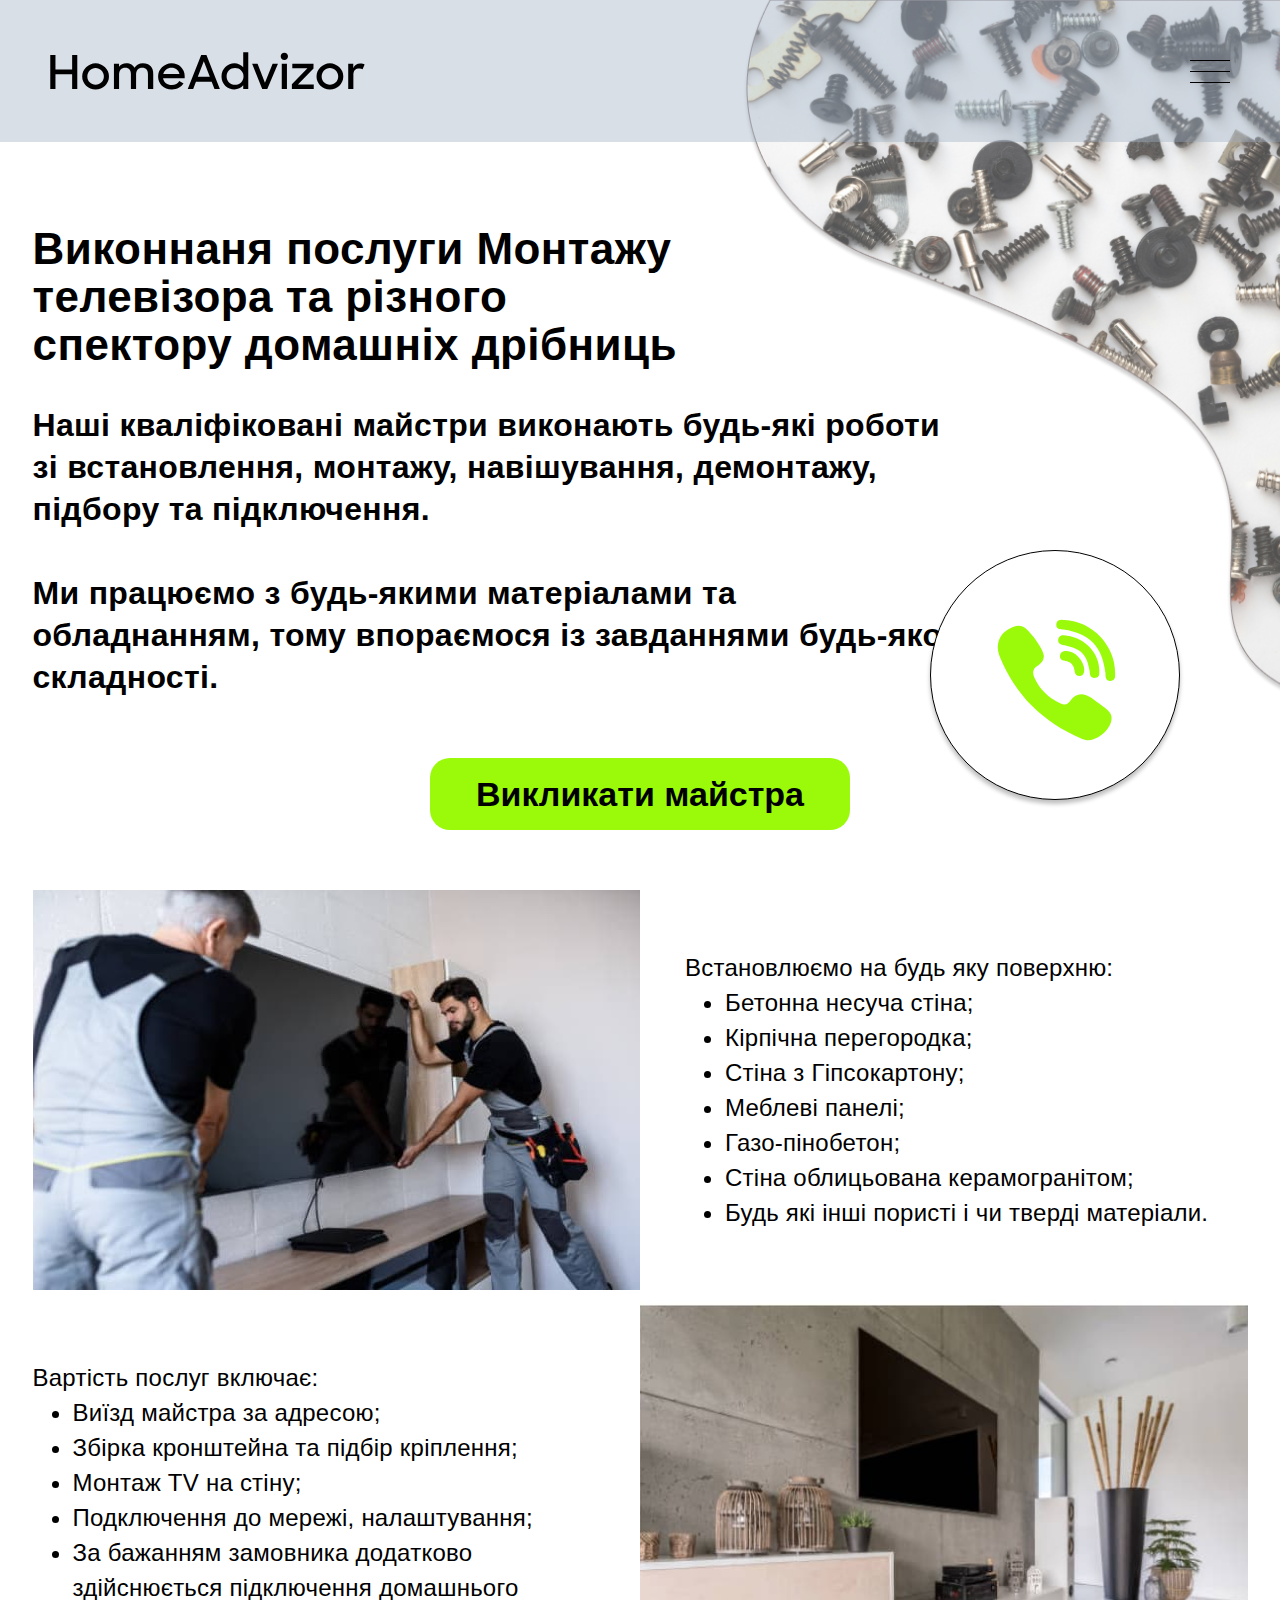
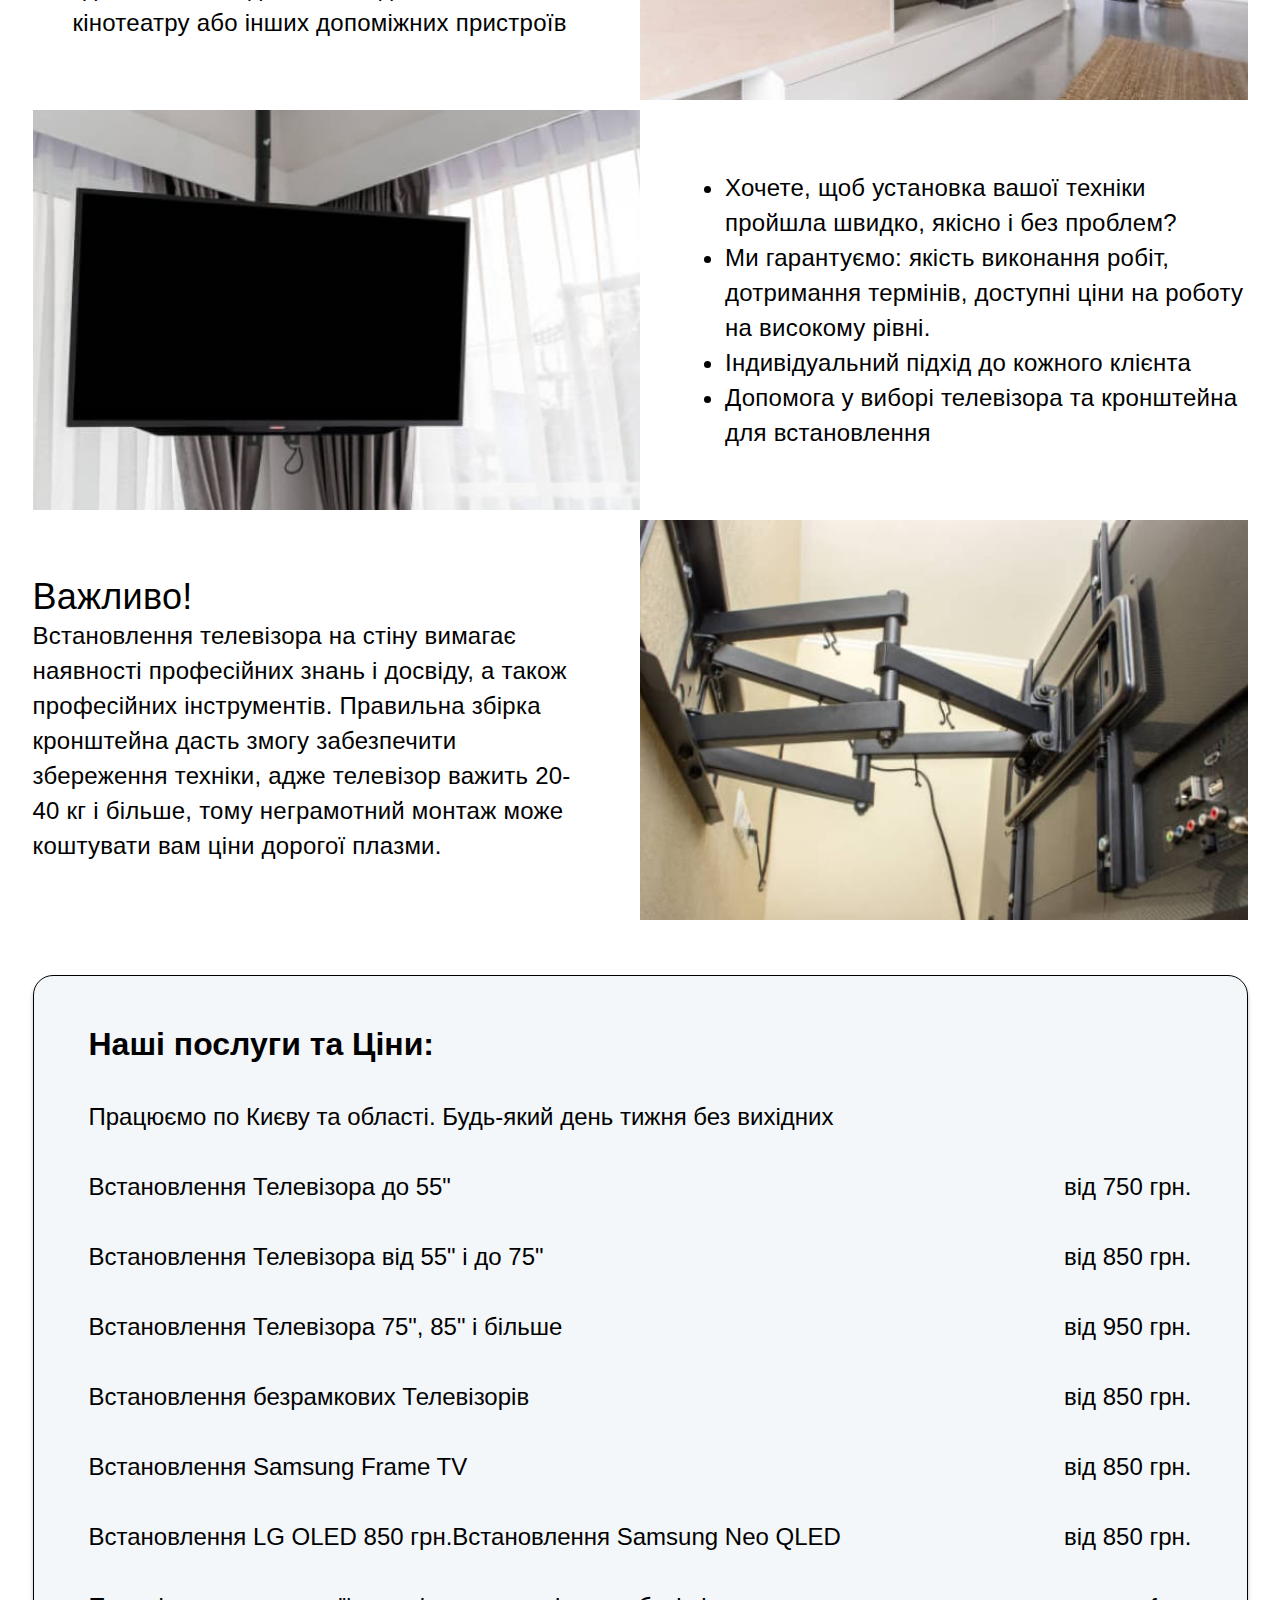
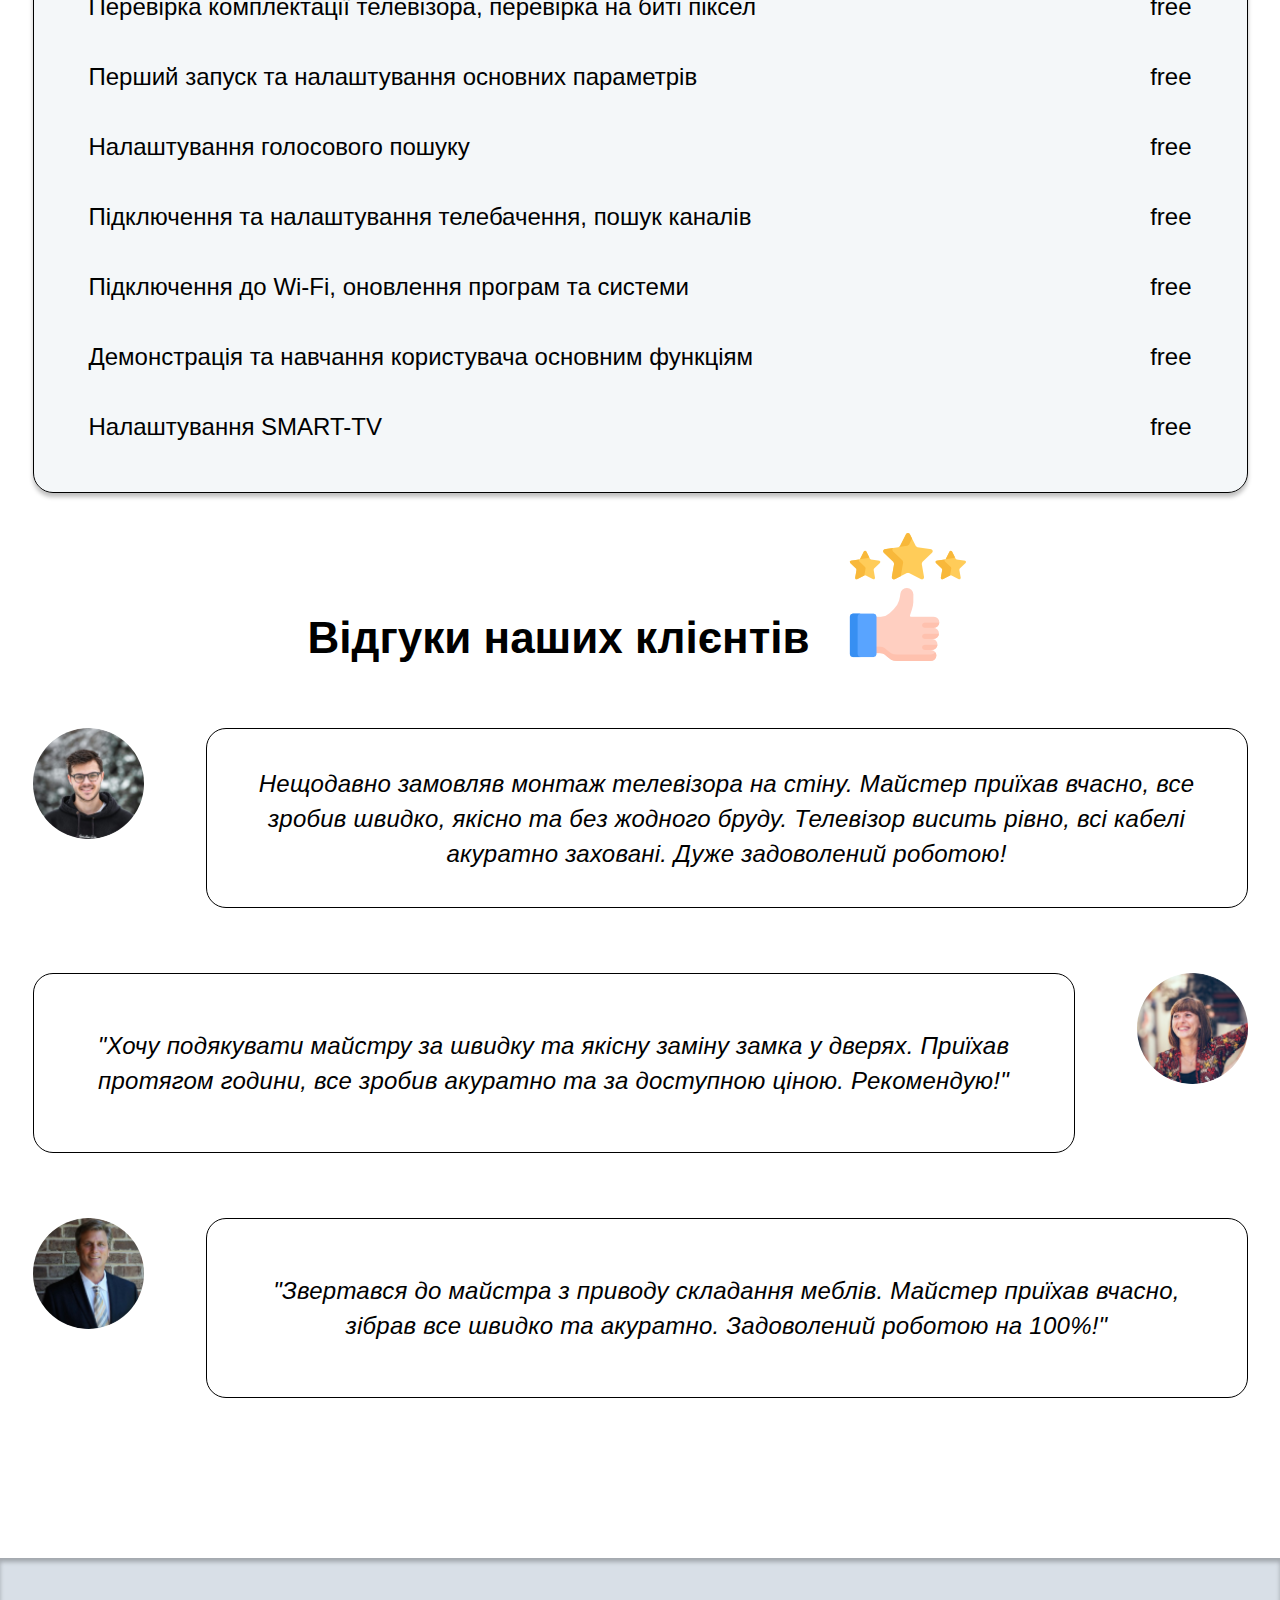
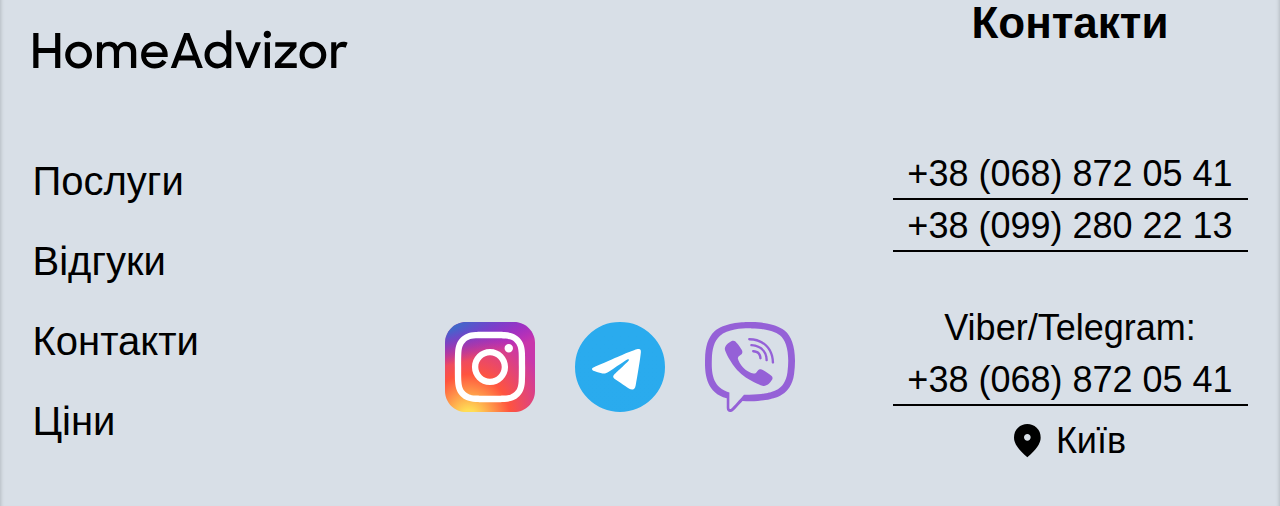
==== commit 1122ebe5: "Add files via upload" ====
--- a/about.html
+++ b/about.html
@@ -72,7 +72,7 @@
                                 складності.
                             </p>
                             <div class="heading__wrap">
-                                <a href="index.html#consultation" target="_blank" class="heading__button btn">Викликати
+                                <a href="#" class="heading__button btn btn--form">Викликати
                                     майстра</a>
                             </div>
                             <img src="images/heading-img.png" alt="img" class="heading__img">
@@ -332,6 +332,39 @@
                         </div>
                     </div>
                 </section>
+                <section class="consultation consultation--popup">
+                    <div class="container">
+                        <div class="consultation__inner">
+                            <div class="consultation__body">
+                                <h4 class="consultation__body-title">
+                                    Замовити безкоштовну консультацію
+                                </h4>
+                                <p class="consultation__body-text">
+                                    Залиште, будь ласка, свої дані - наш спеціаліст зателефонує Вам для уточнення
+                                    деталей.
+                                </p>
+                                <form action="#" class="consultation__body-form consultation-form">
+                                    <input type="text" class="consultation-form__input" placeholder="Імʼя*">
+                                    <input type="tel" class="consultation-form__input" placeholder="Номер телефону*">
+                                    <button type="submit" class="consultation-form__button btn">Замовити
+                                        дзвінок</button>
+                                </form>
+                            </div>
+                            <div class="consultation__close">
+                                <svg xmlns="http://www.w3.org/2000/svg" width="32" height="32" viewBox="0 0 32 32" fill="none">
+                                    <path d="M24 8L8 24" stroke="#000" stroke-width="2" stroke-linecap="round"
+                                        stroke-linejoin="round" />
+                                    <path d="M8 8L24 24" stroke="#000" stroke-width="2" stroke-linecap="round"
+                                        stroke-linejoin="round" />
+                                </svg>
+                            </div>
+                        </div>
+                    </div>
+                
+                </section>
+                <a href="tel:+380688720541" class="more__link">
+                    <img src="images/more-img.svg" alt="img">
+                </a>
             </main>
             <footer class="footer" id="footer">
                 <div class="container">
@@ -343,7 +376,7 @@
                             <nav class="footer__navigation">
                                 <ul class="footer__navigation-list footer-list">
                                     <li class="footer-list__item">
-                                        <a href="#info" class="footer-list__link" >
+                                        <a href="#info" class="footer-list__link">
                                             Послуги
                                         </a>
                                     </li>
@@ -373,7 +406,7 @@
                             <a href="https://t.me/HomeAdvizor" class="footer__socials-link" target="_blank">
                                 <img src="images/telegram.svg" alt="telegram">
                             </a>
-                            <a href="#" class="footer__socials-link" target="_blank">
+                            <a href="viber://chat?number=+380688720541" class="footer__socials-link" target="_blank">
                                 <img src="images/viber.svg" alt="viber">
                             </a>
                         </div>
@@ -383,8 +416,16 @@
                             </h3>
                             <a href="tel:+380688720541" class="footer__contacts-tel">+38 (068) 872 05 41</a>
                             <a href="tel:+380992802213" class="footer__contacts-tel">+38 (099) 280 22 13</a>
-                            <p class="footer__contacts-link"><a href="#" target="_blank">Viber</a>/<a
-                                    href="https://t.me/HomeAdvizor" target="_blank">Telegram</a>:</p>
+                            <p class="footer__contacts-link">
+                                <a href="viber://chat?number=+380688720541" target="_blank">
+                                    Viber
+                                </a>
+                                /
+                                <a href="https://t.me/HomeAdvizor" target="_blank">
+                                    Telegram
+                                </a>
+                                :
+                            </p>
                             <a href="tel:+380688720541" class="footer__contacts-tel">+38 (068) 872 05 41</a>
                             <div class="footer__contacts-wrap">
                                 <svg xmlns="http://www.w3.org/2000/svg" width="27" height="34" viewBox="0 0 27 34"
--- a/css/style.min.css
+++ b/css/style.min.css
@@ -1 +1 @@
-@font-face{font-family:"Muller";src:url("../fonts/MullerRegular.eot");src:local("☺"),url("../fonts/MullerRegular.woff") format("woff"),url("../fonts/MullerRegular.ttf") format("truetype");font-weight:400;font-style:normal}@font-face{font-family:"Muller";src:url("../fonts/MullerBold.eot");src:local("☺"),url("../fonts/MullerBold.woff") format("woff"),url("../fonts/MullerBold.ttf") format("truetype");font-weight:700;font-style:normal}*{padding:0;margin:0;border:0}*,*:before,*:after{-webkit-box-sizing:border-box;box-sizing:border-box}:focus,:active{outline:none}a:focus,a:active{outline:none}nav,footer,header,aside{display:block}html,body{height:100%;width:100%;font-size:100%;line-height:1;font-size:14px;-ms-text-size-adjust:100%;-moz-text-size-adjust:100%;-webkit-text-size-adjust:100%}input,button,textarea{font-family:inherit}input::-ms-clear{display:none}button{cursor:pointer}button::-moz-focus-inner{padding:0;border:0}a,a:visited{text-decoration:none}a:hover{text-decoration:none}ul li{list-style:none}img{vertical-align:top}h1,h2,h3,h4,h5,h6{font-size:inherit;font-weight:400}button{background:unset}html,body{height:100%;background:#fff;font-family:"Sharp Sans",sans-serif;scroll-behavior:smooth}.logo{display:block;width:315px;height:62px}@media(max-width: 1170px){.logo{width:calc(155px + 160 * ((100vw - 375px) / 795))}}@media(max-width: 1170px){.logo{height:calc(40px + 22 * ((100vw - 375px) / 795))}}.logo img{width:100%;height:100%;-o-object-fit:contain;object-fit:contain}.burger{width:40px;height:40px;display:none;-webkit-box-orient:vertical;-webkit-box-direction:normal;-ms-flex-direction:column;flex-direction:column;-webkit-box-pack:center;-ms-flex-pack:center;justify-content:center;-webkit-box-align:center;-ms-flex-align:center;align-items:center;gap:10px;cursor:pointer}.burger span{display:block;width:100%;height:1px;background-color:#000}.wrapper{display:-webkit-box;display:-ms-flexbox;display:flex;-webkit-box-orient:vertical;-webkit-box-direction:normal;-ms-flex-direction:column;flex-direction:column;min-height:100%}.big-wrapper{overflow:hidden}a{color:#000}.btn{border-radius:20px;background:#9afa09;border:1px solid rgba(0,0,0,0);-webkit-transition:all .3s;-o-transition:all .3s;transition:all .3s}.btn:hover{background:rgba(0,0,0,0);border:1px solid #9afa09}.main{-webkit-box-flex:1;-ms-flex:1 0 auto;flex:1 0 auto}.footer{-webkit-box-flex:0;-ms-flex:0 0 auto;flex:0 0 auto}.container{max-width:1245px;margin:0 auto;padding:0 15px}.big-container{max-width:1450px;margin:0 auto;padding:0 50px}.header{position:absolute;top:0;right:0;left:0;padding-top:40px;padding-bottom:40px;background:rgba(158,175,195,.4);drop-shadow:0px 4px 4px rgba(0,0,0,.25);z-index:1}@media(max-width: 1170px){.header{padding-top:calc(20px + 20 * ((100vw - 375px) / 795))}}@media(max-width: 1170px){.header{padding-bottom:calc(20px + 20 * ((100vw - 375px) / 795))}}.header__inner{display:-webkit-box;display:-ms-flexbox;display:flex;-webkit-box-pack:justify;-ms-flex-pack:justify;justify-content:space-between;-webkit-box-align:center;-ms-flex-align:center;align-items:center;gap:40px}.header__wrapper{display:-webkit-box;display:-ms-flexbox;display:flex;-webkit-box-pack:justify;-ms-flex-pack:justify;justify-content:space-between;-webkit-box-align:center;-ms-flex-align:center;align-items:center;gap:40px}.header__link{font-size:20px;line-height:24px;border-radius:20px;background:#fff;padding:10px 12px;min-width:230px;display:-webkit-box;display:-ms-flexbox;display:flex;-webkit-box-pack:center;-ms-flex-pack:center;justify-content:center;border:1px solid rgba(0,0,0,0);-webkit-transition:all .3s;-o-transition:all .3s;transition:all .3s}.header__link:hover{background:#9bd8f1;border:1px solid rgba(0,0,0,.4)}.header__navigation{margin-left:auto}.header-list{display:-webkit-box;display:-ms-flexbox;display:flex;gap:40px}.header-list__item{min-width:130px}.header-list__link{font-size:20px;line-height:24px;border-radius:25px;border:1px solid rgba(0,0,0,.4);background:#9bd8f1;-webkit-box-shadow:0px 4px 4px 0px rgba(0,0,0,.25);box-shadow:0px 4px 4px 0px rgba(0,0,0,.25);padding:8px 12px;width:100%;display:-webkit-box;display:-ms-flexbox;display:flex;text-align:center;-webkit-box-pack:center;-ms-flex-pack:center;justify-content:center;-webkit-transition:all .3s;-o-transition:all .3s;transition:all .3s}.header-list__link:hover{background:#fff}.heading{margin-bottom:60px}@media(max-width: 1170px){.heading{margin-bottom:calc(40px + 20 * ((100vw - 375px) / 795))}}.heading__inner{position:relative;padding-top:225px}@media(max-width: 1170px){.heading__inner{padding-top:calc(110px + 115 * ((100vw - 375px) / 795))}}.heading__title{color:#000;font-size:44px;line-height:48px;margin-bottom:35px;font-weight:700;letter-spacing:.44px;max-width:655px;z-index:1;position:relative}@media(max-width: 1170px){.heading__title{font-size:calc(25px + 19 * ((100vw - 375px) / 795))}}@media(max-width: 1170px){.heading__title{line-height:calc(38px + 10 * ((100vw - 375px) / 795))}}@media(max-width: 1170px){.heading__title{margin-bottom:calc(25px + 10 * ((100vw - 375px) / 795))}}.heading__subtitle{color:#000;font-size:40px;line-height:44px;margin-bottom:25px;font-weight:700;letter-spacing:.4px}@media(max-width: 1170px){.heading__subtitle{font-size:calc(22px + 18 * ((100vw - 375px) / 795))}}@media(max-width: 1170px){.heading__subtitle{line-height:calc(34px + 10 * ((100vw - 375px) / 795))}}@media(max-width: 1170px){.heading__subtitle{margin-bottom:calc(20px + 5 * ((100vw - 375px) / 795))}}.heading__text{color:#000;font-size:32px;line-height:42px;margin-bottom:60px;font-weight:600;letter-spacing:.32px;max-width:930px}@media(max-width: 1170px){.heading__text{font-size:calc(16px + 16 * ((100vw - 375px) / 795))}}@media(max-width: 1170px){.heading__text{line-height:calc(30px + 12 * ((100vw - 375px) / 795))}}@media(max-width: 1170px){.heading__text{margin-bottom:calc(40px + 20 * ((100vw - 375px) / 795))}}.heading__wrap{display:-webkit-box;display:-ms-flexbox;display:flex;-webkit-box-pack:center;-ms-flex-pack:center;justify-content:center}.heading__button{padding:18px 45px;color:#000;font-size:34px;font-weight:700}@media(max-width: 1170px){.heading__button{font-size:calc(18px + 16 * ((100vw - 375px) / 795))}}.heading__img{position:absolute;top:0;width:631px;height:722px;right:-125px}@media(max-width: 1170px){.heading__img{width:calc(210px + 421 * ((100vw - 375px) / 795))}}@media(max-width: 1170px){.heading__img{height:calc(240px + 482 * ((100vw - 375px) / 795))}}@media(max-width: 1170px){.heading__img{right:calc(-15px + -110 * ((100vw - 375px) / 795))}}.service{margin-bottom:95px}@media(max-width: 1170px){.service{margin-bottom:calc(50px + 45 * ((100vw - 375px) / 795))}}.service__inner{border-radius:20px;border-top:1px solid #000;background:rgba(158,175,195,.4);display:-webkit-box;display:-ms-flexbox;display:flex}.service__box{padding-top:60px;padding-left:25px;padding-bottom:35px}@media(max-width: 1170px){.service__box{padding-top:calc(40px + 20 * ((100vw - 375px) / 795))}}@media(max-width: 1170px){.service__box{padding-left:calc(15px + 10 * ((100vw - 375px) / 795))}}.service__title{color:#000;font-size:24px;line-height:34px;font-weight:600;letter-spacing:.24px}@media(max-width: 1170px){.service__title{font-size:calc(20px + 4 * ((100vw - 375px) / 795))}}@media(max-width: 1170px){.service__title{line-height:calc(30px + 4 * ((100vw - 375px) / 795))}}.service__subtitle{color:#000;font-style:italic;font-weight:300;letter-spacing:.24px;font-size:24px;line-height:34px}@media(max-width: 1170px){.service__subtitle{font-size:calc(20px + 4 * ((100vw - 375px) / 795))}}@media(max-width: 1170px){.service__subtitle{line-height:calc(30px + 4 * ((100vw - 375px) / 795))}}.service__list{padding-left:40px}.service__list-item{color:#000;font-size:24px;line-height:34px;font-weight:500;letter-spacing:.24px;list-style-type:disc}@media(max-width: 1170px){.service__list-item{font-size:calc(18px + 6 * ((100vw - 375px) / 795))}}@media(max-width: 1170px){.service__list-item{line-height:calc(28px + 6 * ((100vw - 375px) / 795))}}.service__img{width:626px;height:524px}@media(max-width: 1170px){.service__img{width:calc(313px + 313 * ((100vw - 375px) / 795))}}@media(max-width: 1170px){.service__img{height:calc(262px + 262 * ((100vw - 375px) / 795))}}.service__img img{width:100%;height:100%;-o-object-fit:contain;object-fit:contain}.consultation{margin-bottom:250px}@media(max-width: 1170px){.consultation{margin-bottom:calc(100px + 150 * ((100vw - 375px) / 795))}}.consultation__inner{padding-top:160px;border-top:1px solid #000;display:-webkit-box;display:-ms-flexbox;display:flex;-webkit-box-pack:justify;-ms-flex-pack:justify;justify-content:space-between;-webkit-box-align:center;-ms-flex-align:center;align-items:center;gap:100px}@media(max-width: 1170px){.consultation__inner{padding-top:calc(50px + 110 * ((100vw - 375px) / 795))}}.consultation__body{border-radius:40px;border:1px solid rgba(0,0,0,.6);background:rgba(158,175,195,.4);padding-top:65px;padding-bottom:80px;padding-left:70px;padding-right:70px;display:-webkit-box;display:-ms-flexbox;display:flex;-webkit-box-orient:vertical;-webkit-box-direction:normal;-ms-flex-direction:column;flex-direction:column;-webkit-box-pack:center;-ms-flex-pack:center;justify-content:center;-webkit-box-align:center;-ms-flex-align:center;align-items:center}@media(max-width: 1170px){.consultation__body{padding-top:calc(30px + 35 * ((100vw - 375px) / 795))}}@media(max-width: 1170px){.consultation__body{padding-bottom:calc(30px + 50 * ((100vw - 375px) / 795))}}@media(max-width: 1170px){.consultation__body{padding-left:calc(20px + 50 * ((100vw - 375px) / 795))}}@media(max-width: 1170px){.consultation__body{padding-right:calc(20px + 50 * ((100vw - 375px) / 795))}}.consultation__body-title{color:#000;font-size:36px;line-height:40px;margin-bottom:40px;font-weight:600;text-align:center}@media(max-width: 1170px){.consultation__body-title{font-size:calc(24px + 12 * ((100vw - 375px) / 795))}}@media(max-width: 1170px){.consultation__body-title{line-height:calc(28px + 12 * ((100vw - 375px) / 795))}}@media(max-width: 1170px){.consultation__body-title{margin-bottom:calc(25px + 15 * ((100vw - 375px) / 795))}}.consultation__body-text{color:#000;font-size:24px;line-height:28px;margin-bottom:85px;font-weight:500;max-width:450px;text-align:center}@media(max-width: 1170px){.consultation__body-text{font-size:calc(20px + 4 * ((100vw - 375px) / 795))}}@media(max-width: 1170px){.consultation__body-text{line-height:calc(24px + 4 * ((100vw - 375px) / 795))}}@media(max-width: 1170px){.consultation__body-text{margin-bottom:calc(50px + 35 * ((100vw - 375px) / 795))}}.consultation__box{display:-webkit-box;display:-ms-flexbox;display:flex;-webkit-box-orient:vertical;-webkit-box-direction:normal;-ms-flex-direction:column;flex-direction:column;gap:65px}.consultation__img{width:471px;height:343px}@media(max-width: 1170px){.consultation__img{width:calc(235px + 236 * ((100vw - 375px) / 795))}}@media(max-width: 1170px){.consultation__img{height:calc(172px + 171 * ((100vw - 375px) / 795))}}.consultation__img img{width:100%;height:100%;-o-object-fit:contain;object-fit:contain}.consultation__text{color:rgba(0,0,0,.9);font-size:36px;line-height:46px;font-weight:600;letter-spacing:.36px;max-width:535px}@media(max-width: 1170px){.consultation__text{font-size:calc(18px + 18 * ((100vw - 375px) / 795))}}@media(max-width: 1170px){.consultation__text{line-height:calc(24px + 22 * ((100vw - 375px) / 795))}}.consultation-form{display:-webkit-box;display:-ms-flexbox;display:flex;-webkit-box-orient:vertical;-webkit-box-direction:normal;-ms-flex-direction:column;flex-direction:column}.consultation-form__input{border-radius:20px;border:1px solid rgba(0,0,0,.4);background:#fff;padding:14px 22px;color:#000;font-size:24px;line-height:28px;font-style:italic;font-weight:300;max-width:400px;margin-bottom:55px}@media(max-width: 1170px){.consultation-form__input{font-size:calc(18px + 6 * ((100vw - 375px) / 795))}}@media(max-width: 1170px){.consultation-form__input{line-height:calc(20px + 8 * ((100vw - 375px) / 795))}}.consultation-form__input::-webkit-input-placeholder{color:rgba(0,0,0,.4);font-size:24px;line-height:28px;font-style:italic;font-weight:300}.consultation-form__input::-moz-placeholder{color:rgba(0,0,0,.4);font-size:24px;line-height:28px;font-style:italic;font-weight:300}.consultation-form__input:-ms-input-placeholder{color:rgba(0,0,0,.4);font-size:24px;line-height:28px;font-style:italic;font-weight:300}.consultation-form__input::-ms-input-placeholder{color:rgba(0,0,0,.4);font-size:24px;line-height:28px;font-style:italic;font-weight:300}.consultation-form__input::placeholder{color:rgba(0,0,0,.4);font-size:24px;line-height:28px;font-style:italic;font-weight:300}@media(max-width: 1170px){.consultation-form__input::-webkit-input-placeholder{font-size:calc(18px + 6 * ((100vw - 375px) / 795))}.consultation-form__input::-moz-placeholder{font-size:calc(18px + 6 * ((100vw - 375px) / 795))}.consultation-form__input:-ms-input-placeholder{font-size:calc(18px + 6 * ((100vw - 375px) / 795))}.consultation-form__input::-ms-input-placeholder{font-size:calc(18px + 6 * ((100vw - 375px) / 795))}.consultation-form__input::placeholder{font-size:calc(18px + 6 * ((100vw - 375px) / 795))}}@media(max-width: 1170px){.consultation-form__input::-webkit-input-placeholder{line-height:calc(20px + 8 * ((100vw - 375px) / 795))}.consultation-form__input::-moz-placeholder{line-height:calc(20px + 8 * ((100vw - 375px) / 795))}.consultation-form__input:-ms-input-placeholder{line-height:calc(20px + 8 * ((100vw - 375px) / 795))}.consultation-form__input::-ms-input-placeholder{line-height:calc(20px + 8 * ((100vw - 375px) / 795))}.consultation-form__input::placeholder{line-height:calc(20px + 8 * ((100vw - 375px) / 795))}}.consultation-form__input:nth-child(2){margin-bottom:70px}.consultation-form__button{color:#000;text-align:center;font-size:24px;line-height:28px;font-weight:600;padding-top:16px;padding-bottom:16px;padding-left:26px;padding-right:26px}@media(max-width: 1170px){.consultation-form__button{font-size:calc(18px + 6 * ((100vw - 375px) / 795))}}@media(max-width: 1170px){.consultation-form__button{line-height:calc(20px + 8 * ((100vw - 375px) / 795))}}@media(max-width: 1170px){.consultation-form__button{padding-left:calc(18px + 8 * ((100vw - 375px) / 795))}}@media(max-width: 1170px){.consultation-form__button{padding-right:calc(18px + 8 * ((100vw - 375px) / 795))}}.reasons{margin-bottom:70px}@media(max-width: 1170px){.reasons{margin-bottom:calc(50px + 20 * ((100vw - 375px) / 795))}}.reasons__top{display:-webkit-box;display:-ms-flexbox;display:flex;-webkit-box-align:center;-ms-flex-align:center;align-items:center;-webkit-box-pack:center;-ms-flex-pack:center;justify-content:center;margin-bottom:60px}@media(max-width: 1170px){.reasons__top{margin-bottom:calc(20px + 40 * ((100vw - 375px) / 795))}}.reasons__title{color:#000;font-size:52px;line-height:58px;font-weight:600;text-transform:uppercase}@media(max-width: 1170px){.reasons__title{font-size:calc(24px + 28 * ((100vw - 375px) / 795))}}@media(max-width: 1170px){.reasons__title{line-height:calc(40px + 18 * ((100vw - 375px) / 795))}}.reasons__title span{text-transform:capitalize}.reasons__wrap{display:-ms-grid;display:grid;-ms-grid-columns:2fr 2fr;grid-template-columns:2fr 2fr;gap:15px}.reasons__item{border-radius:20px;border:1px solid rgba(0,0,0,.4);background:#fff;-webkit-box-shadow:0px 4px 4px 0px rgba(0,0,0,.25);box-shadow:0px 4px 4px 0px rgba(0,0,0,.25);padding-top:45px;padding-bottom:30px;padding-left:65px;padding-right:40px;display:-webkit-box;display:-ms-flexbox;display:flex;-webkit-box-align:center;-ms-flex-align:center;align-items:center}@media(max-width: 1170px){.reasons__item{padding-top:calc(20px + 25 * ((100vw - 375px) / 795))}}@media(max-width: 1170px){.reasons__item{padding-bottom:calc(20px + 10 * ((100vw - 375px) / 795))}}@media(max-width: 1170px){.reasons__item{padding-left:calc(30px + 35 * ((100vw - 375px) / 795))}}@media(max-width: 1170px){.reasons__item{padding-right:calc(30px + 10 * ((100vw - 375px) / 795))}}.reasons__item svg{width:64px;height:67px;min-width:64px;min-height:67px}@media(max-width: 1170px){.reasons__item svg{width:calc(32px + 32 * ((100vw - 375px) / 795))}}@media(max-width: 1170px){.reasons__item svg{height:calc(32px + 35 * ((100vw - 375px) / 795))}}@media(max-width: 1170px){.reasons__item svg{min-width:calc(32px + 32 * ((100vw - 375px) / 795))}}@media(max-width: 1170px){.reasons__item svg{min-height:calc(32px + 35 * ((100vw - 375px) / 795))}}.reasons__box{max-width:400px}.reasons__box-title{color:#000;text-align:center;font-size:28px;line-height:40px;font-weight:600;text-transform:uppercase;text-align:center}@media(max-width: 1170px){.reasons__box-title{font-size:calc(20px + 8 * ((100vw - 375px) / 795))}}@media(max-width: 1170px){.reasons__box-title{line-height:calc(30px + 10 * ((100vw - 375px) / 795))}}.reasons__box-text{color:#000;font-size:20px;line-height:40px;text-transform:uppercase;text-align:center}@media(max-width: 1170px){.reasons__box-text{font-size:calc(18px + 2 * ((100vw - 375px) / 795))}}@media(max-width: 1170px){.reasons__box-text{line-height:calc(30px + 10 * ((100vw - 375px) / 795))}}.reasons-img{width:320px;height:283px}@media(max-width: 1170px){.reasons-img{width:calc(120px + 200 * ((100vw - 375px) / 795))}}@media(max-width: 1170px){.reasons-img{height:calc(120px + 163 * ((100vw - 375px) / 795))}}.reasons-img img{width:100%;height:100%;-o-object-fit:contain;object-fit:contain}.about{margin-bottom:145px}@media(max-width: 1170px){.about{margin-bottom:calc(10px + 135 * ((100vw - 375px) / 795))}}.about__inner{display:-webkit-box;display:-ms-flexbox;display:flex;-webkit-box-orient:vertical;-webkit-box-direction:normal;-ms-flex-direction:column;flex-direction:column;gap:40px}@media(max-width: 1170px){.about__inner{gap:calc(25px + 15 * ((100vw - 375px) / 795))}}.about__title{color:#000;font-size:40px;line-height:44px;font-weight:700}@media(max-width: 1170px){.about__title{font-size:calc(24px + 16 * ((100vw - 375px) / 795))}}@media(max-width: 1170px){.about__title{line-height:calc(32px + 12 * ((100vw - 375px) / 795))}}.about__text{color:#000;font-size:28px;line-height:36px;font-weight:500;letter-spacing:.28px}@media(max-width: 1170px){.about__text{font-size:calc(18px + 10 * ((100vw - 375px) / 795))}}@media(max-width: 1170px){.about__text{line-height:calc(28px + 8 * ((100vw - 375px) / 795))}}.about__list{padding-left:40px}@media(max-width: 1170px){.about__list{padding-left:calc(25px + 15 * ((100vw - 375px) / 795))}}.about__item{color:#000;font-weight:500;font-size:28px;line-height:36px;font-weight:500;letter-spacing:.28px;list-style:disc}@media(max-width: 1170px){.about__item{font-size:calc(18px + 10 * ((100vw - 375px) / 795))}}@media(max-width: 1170px){.about__item{line-height:calc(28px + 8 * ((100vw - 375px) / 795))}}.more{margin-bottom:190px}@media(max-width: 1170px){.more{margin-bottom:calc(75px + 115 * ((100vw - 375px) / 795))}}.more__inner{display:-webkit-box;display:-ms-flexbox;display:flex;-webkit-box-pack:justify;-ms-flex-pack:justify;justify-content:space-between}.more__text{padding-top:30px;font-size:28px;line-height:70px;color:#000;max-width:775px}@media(max-width: 1170px){.more__text{padding-top:calc(20px + 10 * ((100vw - 375px) / 795))}}@media(max-width: 1170px){.more__text{font-size:calc(19px + 9 * ((100vw - 375px) / 795))}}@media(max-width: 1170px){.more__text{line-height:calc(35px + 35 * ((100vw - 375px) / 795))}}.more__text span{font-weight:600}.more__text a{font-weight:600;text-decoration:underline}.more__text a:hover{text-decoration:unset}.more__link{border-radius:250px;border:1px solid #000;background:#fff;-webkit-box-shadow:0px 4px 4px 0px rgba(0,0,0,.25);box-shadow:0px 4px 4px 0px rgba(0,0,0,.25);padding-top:60px;padding-bottom:50px;padding-left:55px;padding-right:55px;display:-webkit-box;display:-ms-flexbox;display:flex;max-width:250px;max-height:250px}@media(max-width: 1170px){.more__link{padding-top:calc(30px + 30 * ((100vw - 375px) / 795))}}@media(max-width: 1170px){.more__link{padding-bottom:calc(25px + 25 * ((100vw - 375px) / 795))}}@media(max-width: 1170px){.more__link{padding-left:calc(27px + 28 * ((100vw - 375px) / 795))}}@media(max-width: 1170px){.more__link{padding-right:calc(27px + 28 * ((100vw - 375px) / 795))}}@media(max-width: 1170px){.more__link{max-width:calc(125px + 125 * ((100vw - 375px) / 795))}}@media(max-width: 1170px){.more__link{max-height:calc(125px + 125 * ((100vw - 375px) / 795))}}.more__link img{width:141px;height:141px;min-width:141px;min-height:141px}@media(max-width: 1170px){.more__link img{width:calc(70px + 71 * ((100vw - 375px) / 795))}}@media(max-width: 1170px){.more__link img{height:calc(70px + 71 * ((100vw - 375px) / 795))}}@media(max-width: 1170px){.more__link img{min-width:calc(70px + 71 * ((100vw - 375px) / 795))}}@media(max-width: 1170px){.more__link img{min-height:calc(70px + 71 * ((100vw - 375px) / 795))}}.footer{padding-bottom:45px;padding-top:45px;background:rgba(158,175,195,.4);-webkit-box-shadow:0px 4px 4px 0px rgba(0,0,0,.25) inset;box-shadow:0px 4px 4px 0px rgba(0,0,0,.25) inset}@media(max-width: 1170px){.footer{padding-bottom:calc(20px + 25 * ((100vw - 375px) / 795))}}@media(max-width: 1170px){.footer{padding-top:calc(20px + 25 * ((100vw - 375px) / 795))}}.footer__inner{display:-webkit-box;display:-ms-flexbox;display:flex;-webkit-box-pack:justify;-ms-flex-pack:justify;justify-content:space-between;-webkit-box-align:center;-ms-flex-align:center;align-items:center}.footer__socials{display:-webkit-box;display:-ms-flexbox;display:flex;gap:40px;padding-top:270px}@media(max-width: 1170px){.footer__socials{gap:calc(20px + 20 * ((100vw - 375px) / 795))}}.footer__socials-link img{width:90px;height:90px}@media(max-width: 1170px){.footer__socials-link img{width:calc(45px + 45 * ((100vw - 375px) / 795))}}@media(max-width: 1170px){.footer__socials-link img{height:calc(45px + 45 * ((100vw - 375px) / 795))}}.footer__contacts{display:-webkit-box;display:-ms-flexbox;display:flex;-webkit-box-orient:vertical;-webkit-box-direction:normal;-ms-flex-direction:column;flex-direction:column;-webkit-box-pack:center;-ms-flex-pack:center;justify-content:center;max-width:355px;width:100%}.footer__contacts-title{color:#000;text-align:center;font-size:44px;line-height:40px;margin-bottom:105px;font-weight:600}@media(max-width: 1170px){.footer__contacts-title{font-size:calc(22px + 22 * ((100vw - 375px) / 795))}}@media(max-width: 1170px){.footer__contacts-title{line-height:calc(26px + 14 * ((100vw - 375px) / 795))}}@media(max-width: 1170px){.footer__contacts-title{margin-bottom:calc(25px + 80 * ((100vw - 375px) / 795))}}.footer__contacts-tel{color:#000;font-size:36px;line-height:52px;font-weight:500;display:-webkit-box;display:-ms-flexbox;display:flex;-webkit-box-pack:center;-ms-flex-pack:center;justify-content:center;position:relative}@media(max-width: 1170px){.footer__contacts-tel{font-size:calc(20px + 16 * ((100vw - 375px) / 795))}}@media(max-width: 1170px){.footer__contacts-tel{line-height:calc(30px + 22 * ((100vw - 375px) / 795))}}.footer__contacts-tel::before{content:"";width:100%;height:2px;position:absolute;left:0;right:0;bottom:0;background:#000;display:inline-block}.footer__contacts-tel:hover::before{content:unset}.footer__logo img{width:315px;height:62px}@media(max-width: 1170px){.footer__logo img{width:calc(155px + 160 * ((100vw - 375px) / 795))}}@media(max-width: 1170px){.footer__logo img{height:calc(31px + 31 * ((100vw - 375px) / 795))}}.footer__contacts-link{padding-top:50px;font-size:36px;line-height:52px;color:#000;font-weight:500;display:-webkit-box;display:-ms-flexbox;display:flex;-webkit-box-pack:center;-ms-flex-pack:center;justify-content:center}@media(max-width: 1170px){.footer__contacts-link{padding-top:calc(25px + 25 * ((100vw - 375px) / 795))}}@media(max-width: 1170px){.footer__contacts-link{font-size:calc(22px + 14 * ((100vw - 375px) / 795))}}@media(max-width: 1170px){.footer__contacts-link{line-height:calc(26px + 26 * ((100vw - 375px) / 795))}}.footer__contacts-wrap{display:-webkit-box;display:-ms-flexbox;display:flex;-webkit-box-pack:center;-ms-flex-pack:center;justify-content:center;-webkit-box-align:center;-ms-flex-align:center;align-items:center;gap:15px;padding-top:15px}@media(max-width: 1170px){.footer__contacts-wrap{gap:calc(10px + 5 * ((100vw - 375px) / 795))}}@media(max-width: 1170px){.footer__contacts-wrap{padding-top:calc(10px + 5 * ((100vw - 375px) / 795))}}.footer__contacts-wrap svg{width:27px;height:34px}@media(max-width: 1170px){.footer__contacts-wrap svg{width:calc(20px + 7 * ((100vw - 375px) / 795))}}@media(max-width: 1170px){.footer__contacts-wrap svg{height:calc(20px + 14 * ((100vw - 375px) / 795))}}.footer__contacts-text{color:#000;font-size:36px;line-height:40px;font-weight:500}@media(max-width: 1170px){.footer__contacts-text{font-size:calc(22px + 14 * ((100vw - 375px) / 795))}}@media(max-width: 1170px){.footer__contacts-text{line-height:calc(26px + 14 * ((100vw - 375px) / 795))}}.footer-list{padding-top:75px;display:-webkit-box;display:-ms-flexbox;display:flex;-webkit-box-orient:vertical;-webkit-box-direction:normal;-ms-flex-direction:column;flex-direction:column;gap:30px}@media(max-width: 1170px){.footer-list{gap:calc(10px + 20 * ((100vw - 375px) / 795))}}.footer-list__link{color:#000;font-size:40px;line-height:50px}@media(max-width: 1170px){.footer-list__link{font-size:calc(20px + 20 * ((100vw - 375px) / 795))}}@media(max-width: 1170px){.footer-list__link{line-height:calc(30px + 20 * ((100vw - 375px) / 795))}}.footer-list__link:hover{text-decoration-line:underline}.info{margin-bottom:55px}.info__inner{display:-webkit-box;display:-ms-flexbox;display:flex;-webkit-box-orient:vertical;-webkit-box-direction:normal;-ms-flex-direction:column;flex-direction:column;gap:10px}.info__item{display:-ms-grid;display:grid;-ms-grid-columns:1fr 1fr;grid-template-columns:1fr 1fr;-webkit-box-align:center;-ms-flex-align:center;align-items:center}.info__item:nth-child(2n) .info__wrap{-webkit-box-ordinal-group:0;-ms-flex-order:-1;order:-1;padding-right:45px;padding-left:unset}.info__wrap{padding-left:45px}.info__img{width:100%;height:100%;min-height:400px}.info__img img{width:100%;height:100%;-o-object-fit:cover;object-fit:cover}.info__item-text{color:#000;font-size:24px;line-height:35px;font-weight:500;letter-spacing:.24px;max-width:595px}@media(max-width: 1170px){.info__item-text{font-size:calc(18px + 6 * ((100vw - 375px) / 795))}}@media(max-width: 1170px){.info__item-text{line-height:calc(24px + 11 * ((100vw - 375px) / 795))}}.info__item-text span{font-size:36px;line-height:40px}@media(max-width: 1170px){.info__item-text span{font-size:calc(22px + 14 * ((100vw - 375px) / 795))}}@media(max-width: 1170px){.info__item-text span{line-height:calc(26px + 14 * ((100vw - 375px) / 795))}}.info__item-list{padding-left:40px;max-width:595px}.info__item-link{color:#000;font-size:24px;line-height:35px;font-weight:500;letter-spacing:.24px;list-style:disc}@media(max-width: 1170px){.info__item-link{font-size:calc(18px + 6 * ((100vw - 375px) / 795))}}@media(max-width: 1170px){.info__item-link{line-height:calc(24px + 11 * ((100vw - 375px) / 795))}}.price{margin-bottom:40px}.price__inner{padding-top:50px;padding-bottom:50px;padding-left:55px;padding-right:55px;border-radius:20px;border:1px solid #000;background:rgba(237,242,245,.6);-webkit-box-shadow:0px 4px 4px 0px rgba(0,0,0,.25);box-shadow:0px 4px 4px 0px rgba(0,0,0,.25);display:-webkit-box;display:-ms-flexbox;display:flex;-webkit-box-orient:vertical;-webkit-box-direction:normal;-ms-flex-direction:column;flex-direction:column;gap:40px}@media(max-width: 1170px){.price__inner{padding-top:calc(30px + 20 * ((100vw - 375px) / 795))}}@media(max-width: 1170px){.price__inner{padding-bottom:calc(30px + 20 * ((100vw - 375px) / 795))}}@media(max-width: 1170px){.price__inner{padding-left:calc(25px + 30 * ((100vw - 375px) / 795))}}@media(max-width: 1170px){.price__inner{padding-right:calc(25px + 30 * ((100vw - 375px) / 795))}}@media(max-width: 1170px){.price__inner{gap:calc(20px + 20 * ((100vw - 375px) / 795))}}.price__title{color:#000;font-size:32px;line-height:36px;font-weight:700}@media(max-width: 1170px){.price__title{font-size:calc(22px + 10 * ((100vw - 375px) / 795))}}@media(max-width: 1170px){.price__title{line-height:calc(28px + 8 * ((100vw - 375px) / 795))}}.price__subtitle{color:#000;font-size:24px;line-height:30px;font-weight:500}@media(max-width: 1170px){.price__subtitle{font-size:calc(20px + 4 * ((100vw - 375px) / 795))}}@media(max-width: 1170px){.price__subtitle{line-height:calc(26px + 4 * ((100vw - 375px) / 795))}}.price__box{display:-webkit-box;display:-ms-flexbox;display:flex;-webkit-box-pack:justify;-ms-flex-pack:justify;justify-content:space-between}.price__text{color:#000;font-size:24px;line-height:30px;font-weight:500}@media(max-width: 1170px){.price__text{font-size:calc(17px + 7 * ((100vw - 375px) / 795))}}@media(max-width: 1170px){.price__text{line-height:calc(24px + 6 * ((100vw - 375px) / 795))}}.price__cost{color:#000;font-size:24px;line-height:30px;font-weight:500}@media(max-width: 1170px){.price__cost{font-size:calc(17px + 7 * ((100vw - 375px) / 795))}}@media(max-width: 1170px){.price__cost{line-height:calc(24px + 6 * ((100vw - 375px) / 795))}}.recalls{margin-bottom:160px}@media(max-width: 1170px){.recalls{margin-bottom:calc(80px + 80 * ((100vw - 375px) / 795))}}.recalls__box{display:-webkit-box;display:-ms-flexbox;display:flex;gap:35px;-webkit-box-pack:center;-ms-flex-pack:center;justify-content:center;margin-bottom:65px}.recalls__title{padding-top:65px;color:#000;font-size:44px;line-height:50px;font-weight:700}@media(max-width: 1170px){.recalls__title{font-size:calc(22px + 22 * ((100vw - 375px) / 795))}}@media(max-width: 1170px){.recalls__title{line-height:calc(28px + 22 * ((100vw - 375px) / 795))}}.recalls__img{width:128px;height:128px}.recalls__img img{width:100%;height:100%;-o-object-fit:contain;object-fit:contain}.recalls__wrap{display:-webkit-box;display:-ms-flexbox;display:flex;-webkit-box-orient:vertical;-webkit-box-direction:normal;-ms-flex-direction:column;flex-direction:column;gap:65px}.recalls__item{display:-webkit-box;display:-ms-flexbox;display:flex;gap:62px}@media(max-width: 1170px){.recalls__item{gap:calc(25px + 37 * ((100vw - 375px) / 795))}}.recalls__item:nth-child(2){-webkit-box-orient:horizontal;-webkit-box-direction:reverse;-ms-flex-direction:row-reverse;flex-direction:row-reverse}.recalls__item-img{width:111px;height:111px;min-width:111px;min-height:111px}.recalls__item-img img{width:100%;height:100%;-o-object-fit:cover;object-fit:cover;border-radius:100%}.recalls__item-text{padding:35px;border-radius:20px;border:1px solid #000;background:#fff;color:#000;text-align:center;font-size:24px;line-height:35px;font-style:italic;font-weight:300;letter-spacing:.24px;min-height:180px;display:-webkit-box;display:-ms-flexbox;display:flex;-webkit-box-align:center;-ms-flex-align:center;align-items:center}@media(max-width: 1170px){.recalls__item-text{font-size:calc(18px + 6 * ((100vw - 375px) / 795))}}@media(max-width: 1170px){.recalls__item-text{line-height:calc(24px + 11 * ((100vw - 375px) / 795))}}@media(max-width: 1400px){.header__inner{gap:unset}.header__navigation{display:none}.header__link{display:none}.burger{display:-webkit-box;display:-ms-flexbox;display:flex}.body--active{overflow:hidden}.body--active .header__wrapper{z-index:100;position:fixed;width:100%;height:100%;background:#c8d3e0;top:0;bottom:0;left:0;right:0;-webkit-box-orient:vertical;-webkit-box-direction:normal;-ms-flex-direction:column;flex-direction:column;-webkit-box-pack:center;-ms-flex-pack:center;justify-content:center;-webkit-box-align:center;-ms-flex-align:center;align-items:center}.body--active .header{position:unset}.body--active .header__logo{position:relative;z-index:101}.body--active .header__burger{position:relative;z-index:101}.body--active .header__navigation{display:block;margin-left:unset}.body--active .header__link{display:-webkit-box;display:-ms-flexbox;display:flex}.body--active .header-list{-webkit-box-orient:vertical;-webkit-box-direction:normal;-ms-flex-direction:column;flex-direction:column;-webkit-box-pack:center;-ms-flex-pack:center;justify-content:center;-webkit-box-align:center;-ms-flex-align:center;align-items:center}}@media(max-width: 1200px){.consultation__inner{gap:50px}.reasons__item{-webkit-box-orient:vertical;-webkit-box-direction:normal;-ms-flex-direction:column;flex-direction:column;gap:15px}.service__box{padding-bottom:unset}.footer__inner{-webkit-box-orient:vertical;-webkit-box-direction:normal;-ms-flex-direction:column;flex-direction:column;gap:60px}.footer__box{-webkit-box-ordinal-group:2;-ms-flex-order:1;order:1;display:-webkit-box;display:-ms-flexbox;display:flex;-webkit-box-orient:vertical;-webkit-box-direction:normal;-ms-flex-direction:column;flex-direction:column;-webkit-box-align:center;-ms-flex-align:center;align-items:center}.footer__contacts{-webkit-box-ordinal-group:3;-ms-flex-order:2;order:2;width:unset}.footer__socials{-webkit-box-ordinal-group:4;-ms-flex-order:3;order:3;padding-top:0}.footer-list__item{text-align:center}.footer-list{padding-top:10px}.footer__contacts-title{margin-bottom:25px}.footer__contacts-link{padding-top:25px}.footer__logo{margin-left:auto;margin-right:auto;display:-webkit-box;display:-ms-flexbox;display:flex}}@media(max-width: 1150px){.service__inner{-webkit-box-orient:vertical;-webkit-box-direction:normal;-ms-flex-direction:column;flex-direction:column;-webkit-box-align:center;-ms-flex-align:center;align-items:center;gap:25px}.more__inner{gap:20px}.info__inner{gap:25px}.info__wrap{padding-left:10px}.info__img{min-height:unset}.info__item{gap:25px}.info__item-list{padding-left:25px}.price__box{gap:40px}.price__text{min-width:500px;width:500px}}@media(max-width: 1000px){.consultation__inner{-webkit-box-orient:vertical;-webkit-box-direction:normal;-ms-flex-direction:column;flex-direction:column}.consultation__img{margin-right:auto;margin-left:auto;display:-webkit-box;display:-ms-flexbox;display:flex}.consultation__text{max-width:unset;text-align:center}.info__item{display:-webkit-box;display:-ms-flexbox;display:flex;-webkit-box-orient:vertical;-webkit-box-direction:normal;-ms-flex-direction:column;flex-direction:column;-webkit-box-align:center;-ms-flex-align:center;align-items:center}.info__item:nth-child(2n){-webkit-box-orient:vertical;-webkit-box-direction:reverse;-ms-flex-direction:column-reverse;flex-direction:column-reverse}.info__img{width:unset}.info__wrap{padding-right:unset}.info__inner{-webkit-box-align:center;-ms-flex-align:center;align-items:center}.info__item{-webkit-box-align:start;-ms-flex-align:start;align-items:flex-start}.recalls__img{width:84px;height:84px}.recalls__title{padding-top:45px}.recalls__box{margin-bottom:50px}}@media(max-width: 900px){.more__inner{-webkit-box-orient:vertical;-webkit-box-direction:reverse;-ms-flex-direction:column-reverse;flex-direction:column-reverse;-webkit-box-align:center;-ms-flex-align:center;align-items:center}}@media(max-width: 850px){.reasons__wrap{-ms-grid-columns:1fr;grid-template-columns:1fr}.price__text{min-width:350px;width:350px}}@media(max-width: 800px){.recalls__box{gap:25px}.recalls__item{-webkit-box-orient:vertical;-webkit-box-direction:normal;-ms-flex-direction:column;flex-direction:column;-webkit-box-align:center;-ms-flex-align:center;align-items:center}.recalls__item:nth-child(2){-webkit-box-orient:vertical;-webkit-box-direction:normal;-ms-flex-direction:column;flex-direction:column}}@media(max-width: 650px){.price__text{min-width:250px;width:250px}.price__box{gap:25px}}@media(max-width: 550px){.consultation__text{text-align:unset}.consultation-form__input{margin-bottom:40px}.service__inner{-webkit-box-orient:vertical;-webkit-box-direction:normal;-ms-flex-direction:column;flex-direction:column}.service__img{display:-webkit-box;display:-ms-flexbox;display:flex;margin-left:auto;margin-right:auto;height:262px;width:313px}.footer__inner{gap:45px}.price__text{min-width:200px;width:200px}.price__box{-webkit-box-pack:unset;-ms-flex-pack:unset;justify-content:unset}.recalls__img{width:64px;height:64px}.recalls__box{-webkit-box-align:center;-ms-flex-align:center;align-items:center}.recalls__wrap{gap:35px}}@media(max-width: 500px){.logo{width:155px;height:40px}.big-container{padding-left:25px;padding-right:25px}.footer__contacts-title{margin-bottom:15px}.footer__inner{gap:30px}}+@font-face{font-family:"Muller";src:url("../fonts/MullerRegular.eot");src:local("☺"),url("../fonts/MullerRegular.woff") format("woff"),url("../fonts/MullerRegular.ttf") format("truetype");font-weight:400;font-style:normal}@font-face{font-family:"Muller";src:url("../fonts/MullerBold.eot");src:local("☺"),url("../fonts/MullerBold.woff") format("woff"),url("../fonts/MullerBold.ttf") format("truetype");font-weight:700;font-style:normal}*{padding:0;margin:0;border:0}*,*:before,*:after{-webkit-box-sizing:border-box;box-sizing:border-box}:focus,:active{outline:none}a:focus,a:active{outline:none}nav,footer,header,aside{display:block}html,body{height:100%;width:100%;font-size:100%;line-height:1;font-size:14px;-ms-text-size-adjust:100%;-moz-text-size-adjust:100%;-webkit-text-size-adjust:100%}input,button,textarea{font-family:inherit}input::-ms-clear{display:none}button{cursor:pointer}button::-moz-focus-inner{padding:0;border:0}a,a:visited{text-decoration:none}a:hover{text-decoration:none}ul li{list-style:none}img{vertical-align:top}h1,h2,h3,h4,h5,h6{font-size:inherit;font-weight:400}button{background:unset}html,body{height:100%;background:#fff;font-family:"Sharp Sans",sans-serif;scroll-behavior:smooth}.logo{display:block;width:315px;height:62px}@media(max-width: 1170px){.logo{width:calc(155px + 160 * ((100vw - 375px) / 795))}}@media(max-width: 1170px){.logo{height:calc(40px + 22 * ((100vw - 375px) / 795))}}.logo img{width:100%;height:100%;-o-object-fit:contain;object-fit:contain}.burger{width:40px;height:40px;display:none;-webkit-box-orient:vertical;-webkit-box-direction:normal;-ms-flex-direction:column;flex-direction:column;-webkit-box-pack:center;-ms-flex-pack:center;justify-content:center;-webkit-box-align:center;-ms-flex-align:center;align-items:center;gap:10px;cursor:pointer}.burger span{display:block;width:100%;height:1px;background-color:#000}.wrapper{display:-webkit-box;display:-ms-flexbox;display:flex;-webkit-box-orient:vertical;-webkit-box-direction:normal;-ms-flex-direction:column;flex-direction:column;min-height:100%}.big-wrapper{overflow:hidden}a{color:#000}.body--footer .more__link{display:none}.btn{border-radius:20px;background:#9afa09;border:1px solid rgba(0,0,0,0);-webkit-transition:all .3s;-o-transition:all .3s;transition:all .3s}.btn:hover{background:rgba(0,0,0,0);border:1px solid #9afa09}@-webkit-keyframes zcwmini{0%{-webkit-box-shadow:0 0 8px 6px rgba(46,119,179,0),0 0 0 0 rgba(0,0,0,0),0 0 0 0 rgba(46,119,179,0);box-shadow:0 0 8px 6px rgba(46,119,179,0),0 0 0 0 rgba(0,0,0,0),0 0 0 0 rgba(46,119,179,0)}10%{-webkit-box-shadow:0 0 8px 6px #000,0 0 12px 10px rgba(0,0,0,0),0 0 0 0 #000;box-shadow:0 0 8px 6px #000,0 0 12px 10px rgba(0,0,0,0),0 0 0 0 #000}100%{-webkit-box-shadow:0 0 8px 6px rgba(46,119,179,0),0 0 0 40px rgba(0,0,0,0),0 0 0 40px rgba(46,119,179,0);box-shadow:0 0 8px 6px rgba(46,119,179,0),0 0 0 40px rgba(0,0,0,0),0 0 0 40px rgba(46,119,179,0)}}@keyframes zcwmini{0%{-webkit-box-shadow:0 0 8px 6px rgba(46,119,179,0),0 0 0 0 rgba(0,0,0,0),0 0 0 0 rgba(46,119,179,0);box-shadow:0 0 8px 6px rgba(46,119,179,0),0 0 0 0 rgba(0,0,0,0),0 0 0 0 rgba(46,119,179,0)}10%{-webkit-box-shadow:0 0 8px 6px #000,0 0 12px 10px rgba(0,0,0,0),0 0 0 0 #000;box-shadow:0 0 8px 6px #000,0 0 12px 10px rgba(0,0,0,0),0 0 0 0 #000}100%{-webkit-box-shadow:0 0 8px 6px rgba(46,119,179,0),0 0 0 40px rgba(0,0,0,0),0 0 0 40px rgba(46,119,179,0);box-shadow:0 0 8px 6px rgba(46,119,179,0),0 0 0 40px rgba(0,0,0,0),0 0 0 40px rgba(46,119,179,0)}}.main{-webkit-box-flex:1;-ms-flex:1 0 auto;flex:1 0 auto}.footer{-webkit-box-flex:0;-ms-flex:0 0 auto;flex:0 0 auto}.container{max-width:1245px;margin:0 auto;padding:0 15px}.big-container{max-width:1450px;margin:0 auto;padding:0 50px}.body--popup{overflow:hidden}.header{position:absolute;top:0;right:0;left:0;padding-top:40px;padding-bottom:40px;background:rgba(158,175,195,.4);drop-shadow:0px 4px 4px rgba(0,0,0,.25);z-index:1}@media(max-width: 1170px){.header{padding-top:calc(20px + 20 * ((100vw - 375px) / 795))}}@media(max-width: 1170px){.header{padding-bottom:calc(20px + 20 * ((100vw - 375px) / 795))}}.header__inner{display:-webkit-box;display:-ms-flexbox;display:flex;-webkit-box-pack:justify;-ms-flex-pack:justify;justify-content:space-between;-webkit-box-align:center;-ms-flex-align:center;align-items:center;gap:40px}.header__wrapper{display:-webkit-box;display:-ms-flexbox;display:flex;-webkit-box-pack:justify;-ms-flex-pack:justify;justify-content:space-between;-webkit-box-align:center;-ms-flex-align:center;align-items:center;gap:40px}.header__link{font-size:20px;line-height:24px;border-radius:20px;background:#fff;padding:10px 12px;min-width:230px;display:-webkit-box;display:-ms-flexbox;display:flex;-webkit-box-pack:center;-ms-flex-pack:center;justify-content:center;border:1px solid rgba(0,0,0,0);-webkit-transition:all .3s;-o-transition:all .3s;transition:all .3s}.header__link:hover{background:#9bd8f1;border:1px solid rgba(0,0,0,.4)}.header__navigation{margin-left:auto}.header-list{display:-webkit-box;display:-ms-flexbox;display:flex;gap:40px}.header-list__item{min-width:130px}.header-list__link{font-size:20px;line-height:24px;border-radius:25px;border:1px solid rgba(0,0,0,.4);background:#9bd8f1;-webkit-box-shadow:0px 4px 4px 0px rgba(0,0,0,.25);box-shadow:0px 4px 4px 0px rgba(0,0,0,.25);padding:8px 12px;width:100%;display:-webkit-box;display:-ms-flexbox;display:flex;text-align:center;-webkit-box-pack:center;-ms-flex-pack:center;justify-content:center;-webkit-transition:all .3s;-o-transition:all .3s;transition:all .3s}.header-list__link:hover{background:#fff}.heading{margin-bottom:60px}@media(max-width: 1170px){.heading{margin-bottom:calc(40px + 20 * ((100vw - 375px) / 795))}}.heading__inner{position:relative;padding-top:225px}@media(max-width: 1170px){.heading__inner{padding-top:calc(110px + 115 * ((100vw - 375px) / 795))}}.heading__title{color:#000;font-size:44px;line-height:48px;margin-bottom:35px;font-weight:700;letter-spacing:.44px;max-width:655px;z-index:1;position:relative}@media(max-width: 1170px){.heading__title{font-size:calc(25px + 19 * ((100vw - 375px) / 795))}}@media(max-width: 1170px){.heading__title{line-height:calc(38px + 10 * ((100vw - 375px) / 795))}}@media(max-width: 1170px){.heading__title{margin-bottom:calc(25px + 10 * ((100vw - 375px) / 795))}}.heading__subtitle{color:#000;font-size:40px;line-height:44px;margin-bottom:25px;font-weight:700;letter-spacing:.4px}@media(max-width: 1170px){.heading__subtitle{font-size:calc(22px + 18 * ((100vw - 375px) / 795))}}@media(max-width: 1170px){.heading__subtitle{line-height:calc(34px + 10 * ((100vw - 375px) / 795))}}@media(max-width: 1170px){.heading__subtitle{margin-bottom:calc(20px + 5 * ((100vw - 375px) / 795))}}.heading__text{color:#000;font-size:32px;line-height:42px;margin-bottom:60px;font-weight:600;letter-spacing:.32px;max-width:930px}@media(max-width: 1170px){.heading__text{font-size:calc(16px + 16 * ((100vw - 375px) / 795))}}@media(max-width: 1170px){.heading__text{line-height:calc(30px + 12 * ((100vw - 375px) / 795))}}@media(max-width: 1170px){.heading__text{margin-bottom:calc(40px + 20 * ((100vw - 375px) / 795))}}.heading__wrap{display:-webkit-box;display:-ms-flexbox;display:flex;-webkit-box-pack:center;-ms-flex-pack:center;justify-content:center}.heading__button{padding:18px 45px;color:#000;font-size:34px;font-weight:700}@media(max-width: 1170px){.heading__button{font-size:calc(18px + 16 * ((100vw - 375px) / 795))}}.heading__img{position:absolute;top:0;width:631px;height:722px;right:-125px}@media(max-width: 1170px){.heading__img{width:calc(210px + 421 * ((100vw - 375px) / 795))}}@media(max-width: 1170px){.heading__img{height:calc(240px + 482 * ((100vw - 375px) / 795))}}@media(max-width: 1170px){.heading__img{right:calc(-15px + -110 * ((100vw - 375px) / 795))}}.service{margin-bottom:95px}@media(max-width: 1170px){.service{margin-bottom:calc(50px + 45 * ((100vw - 375px) / 795))}}.service__inner{border-radius:20px;border-top:1px solid #000;background:rgba(158,175,195,.4);display:-webkit-box;display:-ms-flexbox;display:flex}.service__box{padding-top:60px;padding-left:25px;padding-bottom:35px}@media(max-width: 1170px){.service__box{padding-top:calc(40px + 20 * ((100vw - 375px) / 795))}}@media(max-width: 1170px){.service__box{padding-left:calc(15px + 10 * ((100vw - 375px) / 795))}}.service__title{color:#000;font-size:24px;line-height:34px;font-weight:600;letter-spacing:.24px}@media(max-width: 1170px){.service__title{font-size:calc(20px + 4 * ((100vw - 375px) / 795))}}@media(max-width: 1170px){.service__title{line-height:calc(30px + 4 * ((100vw - 375px) / 795))}}.service__subtitle{color:#000;font-style:italic;font-weight:300;letter-spacing:.24px;font-size:24px;line-height:34px}@media(max-width: 1170px){.service__subtitle{font-size:calc(20px + 4 * ((100vw - 375px) / 795))}}@media(max-width: 1170px){.service__subtitle{line-height:calc(30px + 4 * ((100vw - 375px) / 795))}}.service__list{padding-left:40px}.service__list-item{color:#000;font-size:24px;line-height:34px;font-weight:500;letter-spacing:.24px;list-style-type:disc}@media(max-width: 1170px){.service__list-item{font-size:calc(18px + 6 * ((100vw - 375px) / 795))}}@media(max-width: 1170px){.service__list-item{line-height:calc(28px + 6 * ((100vw - 375px) / 795))}}.service__img{width:626px;height:524px}@media(max-width: 1170px){.service__img{width:calc(313px + 313 * ((100vw - 375px) / 795))}}@media(max-width: 1170px){.service__img{height:calc(262px + 262 * ((100vw - 375px) / 795))}}.service__img img{width:100%;height:100%;-o-object-fit:contain;object-fit:contain}.consultation{margin-bottom:250px}@media(max-width: 1170px){.consultation{margin-bottom:calc(100px + 150 * ((100vw - 375px) / 795))}}.consultation__inner{padding-top:160px;border-top:1px solid #000;display:-webkit-box;display:-ms-flexbox;display:flex;-webkit-box-pack:justify;-ms-flex-pack:justify;justify-content:space-between;-webkit-box-align:center;-ms-flex-align:center;align-items:center;gap:100px}@media(max-width: 1170px){.consultation__inner{padding-top:calc(50px + 110 * ((100vw - 375px) / 795))}}.consultation__body{border-radius:40px;border:1px solid rgba(0,0,0,.6);background:rgba(158,175,195,.4);padding-top:65px;padding-bottom:80px;padding-left:70px;padding-right:70px;display:-webkit-box;display:-ms-flexbox;display:flex;-webkit-box-orient:vertical;-webkit-box-direction:normal;-ms-flex-direction:column;flex-direction:column;-webkit-box-pack:center;-ms-flex-pack:center;justify-content:center;-webkit-box-align:center;-ms-flex-align:center;align-items:center}@media(max-width: 1170px){.consultation__body{padding-top:calc(30px + 35 * ((100vw - 375px) / 795))}}@media(max-width: 1170px){.consultation__body{padding-bottom:calc(30px + 50 * ((100vw - 375px) / 795))}}@media(max-width: 1170px){.consultation__body{padding-left:calc(20px + 50 * ((100vw - 375px) / 795))}}@media(max-width: 1170px){.consultation__body{padding-right:calc(20px + 50 * ((100vw - 375px) / 795))}}.consultation__body-title{color:#000;font-size:36px;line-height:40px;margin-bottom:40px;font-weight:600;text-align:center}@media(max-width: 1170px){.consultation__body-title{font-size:calc(24px + 12 * ((100vw - 375px) / 795))}}@media(max-width: 1170px){.consultation__body-title{line-height:calc(28px + 12 * ((100vw - 375px) / 795))}}@media(max-width: 1170px){.consultation__body-title{margin-bottom:calc(25px + 15 * ((100vw - 375px) / 795))}}.consultation__body-text{color:#000;font-size:24px;line-height:28px;margin-bottom:85px;font-weight:500;max-width:450px;text-align:center}@media(max-width: 1170px){.consultation__body-text{font-size:calc(20px + 4 * ((100vw - 375px) / 795))}}@media(max-width: 1170px){.consultation__body-text{line-height:calc(24px + 4 * ((100vw - 375px) / 795))}}@media(max-width: 1170px){.consultation__body-text{margin-bottom:calc(50px + 35 * ((100vw - 375px) / 795))}}.consultation__box{display:-webkit-box;display:-ms-flexbox;display:flex;-webkit-box-orient:vertical;-webkit-box-direction:normal;-ms-flex-direction:column;flex-direction:column;gap:65px}.consultation__img{width:471px;height:343px}@media(max-width: 1170px){.consultation__img{width:calc(235px + 236 * ((100vw - 375px) / 795))}}@media(max-width: 1170px){.consultation__img{height:calc(172px + 171 * ((100vw - 375px) / 795))}}.consultation__img img{width:100%;height:100%;-o-object-fit:contain;object-fit:contain}.consultation__text{color:rgba(0,0,0,.9);font-size:36px;line-height:46px;font-weight:600;letter-spacing:.36px;max-width:535px}@media(max-width: 1170px){.consultation__text{font-size:calc(18px + 18 * ((100vw - 375px) / 795))}}@media(max-width: 1170px){.consultation__text{line-height:calc(24px + 22 * ((100vw - 375px) / 795))}}.consultation-form{display:-webkit-box;display:-ms-flexbox;display:flex;-webkit-box-orient:vertical;-webkit-box-direction:normal;-ms-flex-direction:column;flex-direction:column}.consultation-form__input{border-radius:20px;border:1px solid rgba(0,0,0,.4);background:#fff;padding:14px 22px;color:#000;font-size:24px;line-height:28px;font-style:italic;font-weight:300;max-width:400px;margin-bottom:55px}@media(max-width: 1170px){.consultation-form__input{font-size:calc(18px + 6 * ((100vw - 375px) / 795))}}@media(max-width: 1170px){.consultation-form__input{line-height:calc(20px + 8 * ((100vw - 375px) / 795))}}.consultation-form__input::-webkit-input-placeholder{color:rgba(0,0,0,.4);font-size:24px;line-height:28px;font-style:italic;font-weight:300}.consultation-form__input::-moz-placeholder{color:rgba(0,0,0,.4);font-size:24px;line-height:28px;font-style:italic;font-weight:300}.consultation-form__input:-ms-input-placeholder{color:rgba(0,0,0,.4);font-size:24px;line-height:28px;font-style:italic;font-weight:300}.consultation-form__input::-ms-input-placeholder{color:rgba(0,0,0,.4);font-size:24px;line-height:28px;font-style:italic;font-weight:300}.consultation-form__input::placeholder{color:rgba(0,0,0,.4);font-size:24px;line-height:28px;font-style:italic;font-weight:300}@media(max-width: 1170px){.consultation-form__input::-webkit-input-placeholder{font-size:calc(18px + 6 * ((100vw - 375px) / 795))}.consultation-form__input::-moz-placeholder{font-size:calc(18px + 6 * ((100vw - 375px) / 795))}.consultation-form__input:-ms-input-placeholder{font-size:calc(18px + 6 * ((100vw - 375px) / 795))}.consultation-form__input::-ms-input-placeholder{font-size:calc(18px + 6 * ((100vw - 375px) / 795))}.consultation-form__input::placeholder{font-size:calc(18px + 6 * ((100vw - 375px) / 795))}}@media(max-width: 1170px){.consultation-form__input::-webkit-input-placeholder{line-height:calc(20px + 8 * ((100vw - 375px) / 795))}.consultation-form__input::-moz-placeholder{line-height:calc(20px + 8 * ((100vw - 375px) / 795))}.consultation-form__input:-ms-input-placeholder{line-height:calc(20px + 8 * ((100vw - 375px) / 795))}.consultation-form__input::-ms-input-placeholder{line-height:calc(20px + 8 * ((100vw - 375px) / 795))}.consultation-form__input::placeholder{line-height:calc(20px + 8 * ((100vw - 375px) / 795))}}.consultation-form__input:nth-child(2){margin-bottom:70px}.consultation-form__button{color:#000;text-align:center;font-size:24px;line-height:28px;font-weight:600;padding-top:16px;padding-bottom:16px;padding-left:26px;padding-right:26px}@media(max-width: 1170px){.consultation-form__button{font-size:calc(18px + 6 * ((100vw - 375px) / 795))}}@media(max-width: 1170px){.consultation-form__button{line-height:calc(20px + 8 * ((100vw - 375px) / 795))}}@media(max-width: 1170px){.consultation-form__button{padding-left:calc(18px + 8 * ((100vw - 375px) / 795))}}@media(max-width: 1170px){.consultation-form__button{padding-right:calc(18px + 8 * ((100vw - 375px) / 795))}}.reasons{margin-bottom:70px}@media(max-width: 1170px){.reasons{margin-bottom:calc(50px + 20 * ((100vw - 375px) / 795))}}.reasons__top{display:-webkit-box;display:-ms-flexbox;display:flex;-webkit-box-align:center;-ms-flex-align:center;align-items:center;-webkit-box-pack:center;-ms-flex-pack:center;justify-content:center;margin-bottom:60px}@media(max-width: 1170px){.reasons__top{margin-bottom:calc(20px + 40 * ((100vw - 375px) / 795))}}.reasons__title{color:#000;font-size:52px;line-height:58px;font-weight:600;text-transform:uppercase}@media(max-width: 1170px){.reasons__title{font-size:calc(24px + 28 * ((100vw - 375px) / 795))}}@media(max-width: 1170px){.reasons__title{line-height:calc(40px + 18 * ((100vw - 375px) / 795))}}.reasons__title span{text-transform:capitalize}.reasons__wrap{display:-ms-grid;display:grid;-ms-grid-columns:2fr 2fr;grid-template-columns:2fr 2fr;gap:15px}.reasons__item{border-radius:20px;border:1px solid rgba(0,0,0,.4);background:#fff;-webkit-box-shadow:0px 4px 4px 0px rgba(0,0,0,.25);box-shadow:0px 4px 4px 0px rgba(0,0,0,.25);padding-top:45px;padding-bottom:30px;padding-left:65px;padding-right:40px;display:-webkit-box;display:-ms-flexbox;display:flex;-webkit-box-align:center;-ms-flex-align:center;align-items:center}@media(max-width: 1170px){.reasons__item{padding-top:calc(20px + 25 * ((100vw - 375px) / 795))}}@media(max-width: 1170px){.reasons__item{padding-bottom:calc(20px + 10 * ((100vw - 375px) / 795))}}@media(max-width: 1170px){.reasons__item{padding-left:calc(30px + 35 * ((100vw - 375px) / 795))}}@media(max-width: 1170px){.reasons__item{padding-right:calc(30px + 10 * ((100vw - 375px) / 795))}}.reasons__item svg{width:64px;height:67px;min-width:64px;min-height:67px}@media(max-width: 1170px){.reasons__item svg{width:calc(32px + 32 * ((100vw - 375px) / 795))}}@media(max-width: 1170px){.reasons__item svg{height:calc(32px + 35 * ((100vw - 375px) / 795))}}@media(max-width: 1170px){.reasons__item svg{min-width:calc(32px + 32 * ((100vw - 375px) / 795))}}@media(max-width: 1170px){.reasons__item svg{min-height:calc(32px + 35 * ((100vw - 375px) / 795))}}.reasons__box{max-width:400px}.reasons__box-title{color:#000;text-align:center;font-size:28px;line-height:40px;font-weight:600;text-transform:uppercase;text-align:center}@media(max-width: 1170px){.reasons__box-title{font-size:calc(20px + 8 * ((100vw - 375px) / 795))}}@media(max-width: 1170px){.reasons__box-title{line-height:calc(30px + 10 * ((100vw - 375px) / 795))}}.reasons__box-text{color:#000;font-size:20px;line-height:40px;text-transform:uppercase;text-align:center}@media(max-width: 1170px){.reasons__box-text{font-size:calc(18px + 2 * ((100vw - 375px) / 795))}}@media(max-width: 1170px){.reasons__box-text{line-height:calc(30px + 10 * ((100vw - 375px) / 795))}}.reasons-img{width:320px;height:283px}@media(max-width: 1170px){.reasons-img{width:calc(120px + 200 * ((100vw - 375px) / 795))}}@media(max-width: 1170px){.reasons-img{height:calc(120px + 163 * ((100vw - 375px) / 795))}}.reasons-img img{width:100%;height:100%;-o-object-fit:contain;object-fit:contain}.about{margin-bottom:145px}@media(max-width: 1170px){.about{margin-bottom:calc(10px + 135 * ((100vw - 375px) / 795))}}.about__inner{display:-webkit-box;display:-ms-flexbox;display:flex;-webkit-box-orient:vertical;-webkit-box-direction:normal;-ms-flex-direction:column;flex-direction:column;gap:40px}@media(max-width: 1170px){.about__inner{gap:calc(25px + 15 * ((100vw - 375px) / 795))}}.about__title{color:#000;font-size:40px;line-height:44px;font-weight:700}@media(max-width: 1170px){.about__title{font-size:calc(24px + 16 * ((100vw - 375px) / 795))}}@media(max-width: 1170px){.about__title{line-height:calc(32px + 12 * ((100vw - 375px) / 795))}}.about__text{color:#000;font-size:28px;line-height:36px;font-weight:500;letter-spacing:.28px}@media(max-width: 1170px){.about__text{font-size:calc(18px + 10 * ((100vw - 375px) / 795))}}@media(max-width: 1170px){.about__text{line-height:calc(28px + 8 * ((100vw - 375px) / 795))}}.about__list{padding-left:40px}@media(max-width: 1170px){.about__list{padding-left:calc(25px + 15 * ((100vw - 375px) / 795))}}.about__item{color:#000;font-weight:500;font-size:28px;line-height:36px;font-weight:500;letter-spacing:.28px;list-style:disc}@media(max-width: 1170px){.about__item{font-size:calc(18px + 10 * ((100vw - 375px) / 795))}}@media(max-width: 1170px){.about__item{line-height:calc(28px + 8 * ((100vw - 375px) / 795))}}.about__wrapper .about__text{margin-bottom:0}.more{margin-bottom:190px}@media(max-width: 1170px){.more{margin-bottom:calc(75px + 115 * ((100vw - 375px) / 795))}}.more__inner{display:-webkit-box;display:-ms-flexbox;display:flex;-webkit-box-pack:justify;-ms-flex-pack:justify;justify-content:space-between}.more__text{padding-top:30px;font-size:28px;line-height:70px;color:#000}@media(max-width: 1170px){.more__text{padding-top:calc(20px + 10 * ((100vw - 375px) / 795))}}@media(max-width: 1170px){.more__text{font-size:calc(19px + 9 * ((100vw - 375px) / 795))}}@media(max-width: 1170px){.more__text{line-height:calc(35px + 35 * ((100vw - 375px) / 795))}}.more__text span{font-weight:600}.more__text a{font-weight:600;text-decoration:underline}.more__text a:hover{text-decoration:unset}.more__link{position:fixed;right:100px;bottom:100px;border-radius:250px;border:1px solid #000;background:#fff;-webkit-box-shadow:0px 4px 4px 0px rgba(0,0,0,.25);box-shadow:0px 4px 4px 0px rgba(0,0,0,.25);padding-top:60px;padding-bottom:50px;padding-left:55px;padding-right:55px;display:-webkit-box;display:-ms-flexbox;display:flex;max-width:250px;z-index:100;max-height:250px}@media(max-width: 1170px){.more__link{right:calc(15px + 85 * ((100vw - 375px) / 795))}}@media(max-width: 1170px){.more__link{bottom:calc(15px + 85 * ((100vw - 375px) / 795))}}@media(max-width: 1170px){.more__link{padding-top:calc(30px + 30 * ((100vw - 375px) / 795))}}@media(max-width: 1170px){.more__link{padding-bottom:calc(25px + 25 * ((100vw - 375px) / 795))}}@media(max-width: 1170px){.more__link{padding-left:calc(27px + 28 * ((100vw - 375px) / 795))}}@media(max-width: 1170px){.more__link{padding-right:calc(27px + 28 * ((100vw - 375px) / 795))}}@media(max-width: 1170px){.more__link{max-width:calc(125px + 125 * ((100vw - 375px) / 795))}}@media(max-width: 1170px){.more__link{max-height:calc(125px + 125 * ((100vw - 375px) / 795))}}.more__link::before{content:"";position:absolute;left:50%;top:50%;-webkit-transform:translateX(-50%) translateY(-50%);-ms-transform:translateX(-50%) translateY(-50%);transform:translateX(-50%) translateY(-50%);width:100%;height:100%;-webkit-animation:zcwmini 1.5s 0s ease-out infinite;animation:zcwmini 1.5s 0s ease-out infinite;border-radius:100%}.more__link img{width:141px;height:141px;min-width:141px;min-height:141px}@media(max-width: 1170px){.more__link img{width:calc(70px + 71 * ((100vw - 375px) / 795))}}@media(max-width: 1170px){.more__link img{height:calc(70px + 71 * ((100vw - 375px) / 795))}}@media(max-width: 1170px){.more__link img{min-width:calc(70px + 71 * ((100vw - 375px) / 795))}}@media(max-width: 1170px){.more__link img{min-height:calc(70px + 71 * ((100vw - 375px) / 795))}}.footer{padding-bottom:45px;padding-top:45px;background:rgba(158,175,195,.4);-webkit-box-shadow:0px 4px 4px 0px rgba(0,0,0,.25) inset;box-shadow:0px 4px 4px 0px rgba(0,0,0,.25) inset}@media(max-width: 1170px){.footer{padding-bottom:calc(20px + 25 * ((100vw - 375px) / 795))}}@media(max-width: 1170px){.footer{padding-top:calc(20px + 25 * ((100vw - 375px) / 795))}}.footer__inner{display:-webkit-box;display:-ms-flexbox;display:flex;-webkit-box-pack:justify;-ms-flex-pack:justify;justify-content:space-between;-webkit-box-align:center;-ms-flex-align:center;align-items:center}.footer__socials{display:-webkit-box;display:-ms-flexbox;display:flex;gap:40px;padding-top:270px}@media(max-width: 1170px){.footer__socials{gap:calc(20px + 20 * ((100vw - 375px) / 795))}}.footer__socials-link img{width:90px;height:90px}@media(max-width: 1170px){.footer__socials-link img{width:calc(40px + 50 * ((100vw - 375px) / 795))}}@media(max-width: 1170px){.footer__socials-link img{height:calc(40px + 50 * ((100vw - 375px) / 795))}}.footer__contacts{display:-webkit-box;display:-ms-flexbox;display:flex;-webkit-box-orient:vertical;-webkit-box-direction:normal;-ms-flex-direction:column;flex-direction:column;-webkit-box-pack:center;-ms-flex-pack:center;justify-content:center;max-width:355px;width:100%}.footer__contacts-title{color:#000;text-align:center;font-size:44px;line-height:40px;margin-bottom:105px;font-weight:600}@media(max-width: 1170px){.footer__contacts-title{font-size:calc(20px + 24 * ((100vw - 375px) / 795))}}@media(max-width: 1170px){.footer__contacts-title{line-height:calc(24px + 16 * ((100vw - 375px) / 795))}}@media(max-width: 1170px){.footer__contacts-title{margin-bottom:calc(25px + 80 * ((100vw - 375px) / 795))}}.footer__contacts-tel{color:#000;font-size:36px;line-height:52px;font-weight:500;display:-webkit-box;display:-ms-flexbox;display:flex;-webkit-box-pack:center;-ms-flex-pack:center;justify-content:center;position:relative}@media(max-width: 1170px){.footer__contacts-tel{font-size:calc(16px + 20 * ((100vw - 375px) / 795))}}@media(max-width: 1170px){.footer__contacts-tel{line-height:calc(24px + 28 * ((100vw - 375px) / 795))}}.footer__contacts-tel::before{content:"";width:100%;height:2px;position:absolute;left:0;right:0;bottom:0;background:#000;display:inline-block}.footer__contacts-tel:hover::before{content:unset}.footer__logo img{width:315px;height:62px}@media(max-width: 1170px){.footer__logo img{width:calc(155px + 160 * ((100vw - 375px) / 795))}}@media(max-width: 1170px){.footer__logo img{height:calc(31px + 31 * ((100vw - 375px) / 795))}}.footer__contacts-link{padding-top:50px;font-size:36px;line-height:52px;color:#000;font-weight:500;display:-webkit-box;display:-ms-flexbox;display:flex;-webkit-box-pack:center;-ms-flex-pack:center;justify-content:center}@media(max-width: 1170px){.footer__contacts-link{padding-top:calc(25px + 25 * ((100vw - 375px) / 795))}}@media(max-width: 1170px){.footer__contacts-link{font-size:calc(20px + 16 * ((100vw - 375px) / 795))}}@media(max-width: 1170px){.footer__contacts-link{line-height:calc(24px + 28 * ((100vw - 375px) / 795))}}.footer__contacts-wrap{display:-webkit-box;display:-ms-flexbox;display:flex;-webkit-box-pack:center;-ms-flex-pack:center;justify-content:center;-webkit-box-align:center;-ms-flex-align:center;align-items:center;gap:15px;padding-top:15px}@media(max-width: 1170px){.footer__contacts-wrap{gap:calc(5px + 10 * ((100vw - 375px) / 795))}}@media(max-width: 1170px){.footer__contacts-wrap{padding-top:calc(10px + 5 * ((100vw - 375px) / 795))}}.footer__contacts-wrap svg{width:27px;height:34px}@media(max-width: 1170px){.footer__contacts-wrap svg{width:calc(18px + 9 * ((100vw - 375px) / 795))}}@media(max-width: 1170px){.footer__contacts-wrap svg{height:calc(18px + 16 * ((100vw - 375px) / 795))}}.footer__contacts-text{color:#000;font-size:36px;line-height:40px;font-weight:500}@media(max-width: 1170px){.footer__contacts-text{font-size:calc(20px + 16 * ((100vw - 375px) / 795))}}@media(max-width: 1170px){.footer__contacts-text{line-height:calc(24px + 16 * ((100vw - 375px) / 795))}}.footer-list{padding-top:75px;display:-webkit-box;display:-ms-flexbox;display:flex;-webkit-box-orient:vertical;-webkit-box-direction:normal;-ms-flex-direction:column;flex-direction:column;gap:30px}@media(max-width: 1170px){.footer-list{gap:calc(10px + 20 * ((100vw - 375px) / 795))}}.footer-list__link{color:#000;font-size:40px;line-height:50px}@media(max-width: 1170px){.footer-list__link{font-size:calc(16px + 24 * ((100vw - 375px) / 795))}}@media(max-width: 1170px){.footer-list__link{line-height:calc(24px + 26 * ((100vw - 375px) / 795))}}.footer-list__link:hover{text-decoration-line:underline}.info{margin-bottom:55px}.info__inner{display:-webkit-box;display:-ms-flexbox;display:flex;-webkit-box-orient:vertical;-webkit-box-direction:normal;-ms-flex-direction:column;flex-direction:column;gap:10px}.info__item{display:-ms-grid;display:grid;-ms-grid-columns:1fr 1fr;grid-template-columns:1fr 1fr;-webkit-box-align:center;-ms-flex-align:center;align-items:center}.info__item:nth-child(2n) .info__wrap{-webkit-box-ordinal-group:0;-ms-flex-order:-1;order:-1;padding-right:45px;padding-left:unset}.info__wrap{padding-left:45px}.info__img{width:100%;height:100%;min-height:400px}.info__img img{width:100%;height:100%;-o-object-fit:cover;object-fit:cover}.info__item-text{color:#000;font-size:24px;line-height:35px;font-weight:500;letter-spacing:.24px;max-width:595px}@media(max-width: 1170px){.info__item-text{font-size:calc(18px + 6 * ((100vw - 375px) / 795))}}@media(max-width: 1170px){.info__item-text{line-height:calc(24px + 11 * ((100vw - 375px) / 795))}}.info__item-text span{font-size:36px;line-height:40px}@media(max-width: 1170px){.info__item-text span{font-size:calc(22px + 14 * ((100vw - 375px) / 795))}}@media(max-width: 1170px){.info__item-text span{line-height:calc(26px + 14 * ((100vw - 375px) / 795))}}.info__item-list{padding-left:40px;max-width:595px}.info__item-link{color:#000;font-size:24px;line-height:35px;font-weight:500;letter-spacing:.24px;list-style:disc}@media(max-width: 1170px){.info__item-link{font-size:calc(18px + 6 * ((100vw - 375px) / 795))}}@media(max-width: 1170px){.info__item-link{line-height:calc(24px + 11 * ((100vw - 375px) / 795))}}.price{margin-bottom:40px}.price__inner{padding-top:50px;padding-bottom:50px;padding-left:55px;padding-right:55px;border-radius:20px;border:1px solid #000;background:rgba(237,242,245,.6);-webkit-box-shadow:0px 4px 4px 0px rgba(0,0,0,.25);box-shadow:0px 4px 4px 0px rgba(0,0,0,.25);display:-webkit-box;display:-ms-flexbox;display:flex;-webkit-box-orient:vertical;-webkit-box-direction:normal;-ms-flex-direction:column;flex-direction:column;gap:40px}@media(max-width: 1170px){.price__inner{padding-top:calc(30px + 20 * ((100vw - 375px) / 795))}}@media(max-width: 1170px){.price__inner{padding-bottom:calc(30px + 20 * ((100vw - 375px) / 795))}}@media(max-width: 1170px){.price__inner{padding-left:calc(25px + 30 * ((100vw - 375px) / 795))}}@media(max-width: 1170px){.price__inner{padding-right:calc(25px + 30 * ((100vw - 375px) / 795))}}@media(max-width: 1170px){.price__inner{gap:calc(20px + 20 * ((100vw - 375px) / 795))}}.price__title{color:#000;font-size:32px;line-height:36px;font-weight:700}@media(max-width: 1170px){.price__title{font-size:calc(22px + 10 * ((100vw - 375px) / 795))}}@media(max-width: 1170px){.price__title{line-height:calc(28px + 8 * ((100vw - 375px) / 795))}}.price__subtitle{color:#000;font-size:24px;line-height:30px;font-weight:500}@media(max-width: 1170px){.price__subtitle{font-size:calc(20px + 4 * ((100vw - 375px) / 795))}}@media(max-width: 1170px){.price__subtitle{line-height:calc(26px + 4 * ((100vw - 375px) / 795))}}.price__box{display:-webkit-box;display:-ms-flexbox;display:flex;-webkit-box-pack:justify;-ms-flex-pack:justify;justify-content:space-between}.price__text{color:#000;font-size:24px;line-height:30px;font-weight:500}@media(max-width: 1170px){.price__text{font-size:calc(17px + 7 * ((100vw - 375px) / 795))}}@media(max-width: 1170px){.price__text{line-height:calc(24px + 6 * ((100vw - 375px) / 795))}}.price__cost{color:#000;font-size:24px;line-height:30px;font-weight:500}@media(max-width: 1170px){.price__cost{font-size:calc(17px + 7 * ((100vw - 375px) / 795))}}@media(max-width: 1170px){.price__cost{line-height:calc(24px + 6 * ((100vw - 375px) / 795))}}.recalls{margin-bottom:160px}@media(max-width: 1170px){.recalls{margin-bottom:calc(80px + 80 * ((100vw - 375px) / 795))}}.recalls__box{display:-webkit-box;display:-ms-flexbox;display:flex;gap:35px;-webkit-box-pack:center;-ms-flex-pack:center;justify-content:center;margin-bottom:65px}.recalls__title{padding-top:80px;color:#000;font-size:44px;line-height:50px;font-weight:700}@media(max-width: 1170px){.recalls__title{font-size:calc(22px + 22 * ((100vw - 375px) / 795))}}@media(max-width: 1170px){.recalls__title{line-height:calc(28px + 22 * ((100vw - 375px) / 795))}}.recalls__img{width:128px;height:128px}.recalls__img img{width:100%;height:100%;-o-object-fit:contain;object-fit:contain}.recalls__wrap{display:-webkit-box;display:-ms-flexbox;display:flex;-webkit-box-orient:vertical;-webkit-box-direction:normal;-ms-flex-direction:column;flex-direction:column;gap:65px}.recalls__item{display:-webkit-box;display:-ms-flexbox;display:flex;gap:62px}@media(max-width: 1170px){.recalls__item{gap:calc(25px + 37 * ((100vw - 375px) / 795))}}.recalls__item:nth-child(2){-webkit-box-orient:horizontal;-webkit-box-direction:reverse;-ms-flex-direction:row-reverse;flex-direction:row-reverse}.recalls__item-img{width:111px;height:111px;min-width:111px;min-height:111px}.recalls__item-img img{width:100%;height:100%;-o-object-fit:cover;object-fit:cover;border-radius:100%}.recalls__item-text{padding:35px;border-radius:20px;border:1px solid #000;background:#fff;color:#000;text-align:center;font-size:24px;line-height:35px;font-style:italic;font-weight:300;letter-spacing:.24px;min-height:180px;display:-webkit-box;display:-ms-flexbox;display:flex;-webkit-box-align:center;-ms-flex-align:center;align-items:center}@media(max-width: 1170px){.recalls__item-text{font-size:calc(18px + 6 * ((100vw - 375px) / 795))}}@media(max-width: 1170px){.recalls__item-text{line-height:calc(24px + 11 * ((100vw - 375px) / 795))}}.consultation--popup{display:none;width:100%;height:100%;position:fixed;top:0;left:0;right:0;bottom:0;z-index:102;background:#c8d3e0;overflow:scroll}.consultation--popup::-webkit-scrollbar{width:unset;height:unset}.consultation--popup .container{min-height:100vh;display:-webkit-box;display:-ms-flexbox;display:flex;-webkit-box-pack:center;-ms-flex-pack:center;justify-content:center;-webkit-box-align:center;-ms-flex-align:center;align-items:center}.consultation--popup .consultation__inner{-webkit-box-pack:center;-ms-flex-pack:center;justify-content:center;-webkit-box-align:center;-ms-flex-align:center;align-items:center;padding-top:0;border:unset;position:relative}.consultation--popup .consultation__close{position:absolute;top:15px;right:15px;cursor:pointer}@media(max-width: 1400px){.header__inner{gap:unset}.header__navigation{display:none}.header__link{display:none}.burger{display:-webkit-box;display:-ms-flexbox;display:flex}.body--active{overflow:hidden}.body--active .header__wrapper{z-index:100;position:fixed;width:100%;height:100%;background:#c8d3e0;top:0;bottom:0;left:0;right:0;-webkit-box-orient:vertical;-webkit-box-direction:normal;-ms-flex-direction:column;flex-direction:column;-webkit-box-pack:center;-ms-flex-pack:center;justify-content:center;-webkit-box-align:center;-ms-flex-align:center;align-items:center}.body--active .header{position:unset}.body--active .header__logo{position:relative;z-index:101}.body--active .header__burger{position:relative;z-index:101}.body--active .header__navigation{display:block;margin-left:unset}.body--active .header__link{display:-webkit-box;display:-ms-flexbox;display:flex}.body--active .header-list{-webkit-box-orient:vertical;-webkit-box-direction:normal;-ms-flex-direction:column;flex-direction:column;-webkit-box-pack:center;-ms-flex-pack:center;justify-content:center;-webkit-box-align:center;-ms-flex-align:center;align-items:center}}@media(max-width: 1200px){.consultation__inner{gap:50px}.reasons__item{-webkit-box-orient:vertical;-webkit-box-direction:normal;-ms-flex-direction:column;flex-direction:column;gap:15px}.service__box{padding-bottom:unset}.footer__inner{-webkit-box-orient:vertical;-webkit-box-direction:normal;-ms-flex-direction:column;flex-direction:column;gap:60px}.footer__box{-webkit-box-ordinal-group:2;-ms-flex-order:1;order:1;display:-webkit-box;display:-ms-flexbox;display:flex;-webkit-box-orient:vertical;-webkit-box-direction:normal;-ms-flex-direction:column;flex-direction:column;-webkit-box-align:center;-ms-flex-align:center;align-items:center}.footer__contacts{-webkit-box-ordinal-group:3;-ms-flex-order:2;order:2;width:unset}.footer__socials{-webkit-box-ordinal-group:4;-ms-flex-order:3;order:3;padding-top:0}.footer-list__item{text-align:center}.footer-list{padding-top:10px}.footer__contacts-title{margin-bottom:25px}.footer__contacts-link{padding-top:25px}.footer__logo{margin-left:auto;margin-right:auto;display:-webkit-box;display:-ms-flexbox;display:flex}}@media(max-width: 1150px){.service__inner{-webkit-box-orient:vertical;-webkit-box-direction:normal;-ms-flex-direction:column;flex-direction:column;-webkit-box-align:center;-ms-flex-align:center;align-items:center;gap:25px}.more__inner{gap:20px}.info__inner{gap:25px}.info__wrap{padding-left:10px}.info__img{min-height:unset}.info__item{gap:25px}.info__item-list{padding-left:25px}.price__box{gap:40px}.price__text{min-width:500px;width:500px}}@media(max-width: 1000px){.consultation__inner{-webkit-box-orient:vertical;-webkit-box-direction:normal;-ms-flex-direction:column;flex-direction:column}.consultation__img{margin-right:auto;margin-left:auto;display:-webkit-box;display:-ms-flexbox;display:flex}.consultation__text{max-width:unset;text-align:center}.info__item{display:-webkit-box;display:-ms-flexbox;display:flex;-webkit-box-orient:vertical;-webkit-box-direction:normal;-ms-flex-direction:column;flex-direction:column;-webkit-box-align:center;-ms-flex-align:center;align-items:center}.info__item:nth-child(2n){-webkit-box-orient:vertical;-webkit-box-direction:reverse;-ms-flex-direction:column-reverse;flex-direction:column-reverse}.info__img{width:unset}.info__wrap{padding-right:unset}.info__inner{-webkit-box-align:center;-ms-flex-align:center;align-items:center}.info__item{-webkit-box-align:start;-ms-flex-align:start;align-items:flex-start}.recalls__img{width:84px;height:84px}.recalls__title{padding-top:45px}.recalls__box{margin-bottom:50px}}@media(max-width: 900px){.more__inner{-webkit-box-orient:vertical;-webkit-box-direction:reverse;-ms-flex-direction:column-reverse;flex-direction:column-reverse;-webkit-box-align:center;-ms-flex-align:center;align-items:center}}@media(max-width: 850px){.reasons__wrap{-ms-grid-columns:1fr;grid-template-columns:1fr}.price__text{min-width:350px;width:350px}}@media(max-width: 800px){.recalls__box{gap:25px}.recalls__item{-webkit-box-orient:vertical;-webkit-box-direction:normal;-ms-flex-direction:column;flex-direction:column;-webkit-box-align:center;-ms-flex-align:center;align-items:center}.recalls__item:nth-child(2){-webkit-box-orient:vertical;-webkit-box-direction:normal;-ms-flex-direction:column;flex-direction:column}}@media(max-width: 650px){.price__text{min-width:250px;width:250px}.price__box{gap:25px}}@media(max-width: 550px){.consultation__text{text-align:unset}.consultation-form__input{margin-bottom:40px}.service__inner{-webkit-box-orient:vertical;-webkit-box-direction:normal;-ms-flex-direction:column;flex-direction:column}.service__img{display:-webkit-box;display:-ms-flexbox;display:flex;margin-left:auto;margin-right:auto;height:262px;width:313px}.footer__inner{gap:45px}.price__text{min-width:200px;width:200px}.price__box{-webkit-box-pack:unset;-ms-flex-pack:unset;justify-content:unset}.recalls__img{width:64px;height:64px}.recalls__box{-webkit-box-align:center;-ms-flex-align:center;align-items:center}.recalls__wrap{gap:35px}}@media(max-width: 500px){.logo{width:155px;height:40px}.big-container{padding-left:25px;padding-right:25px}.footer__contacts-title{margin-bottom:15px}.footer__inner{gap:30px}.service__img{margin-right:unset}}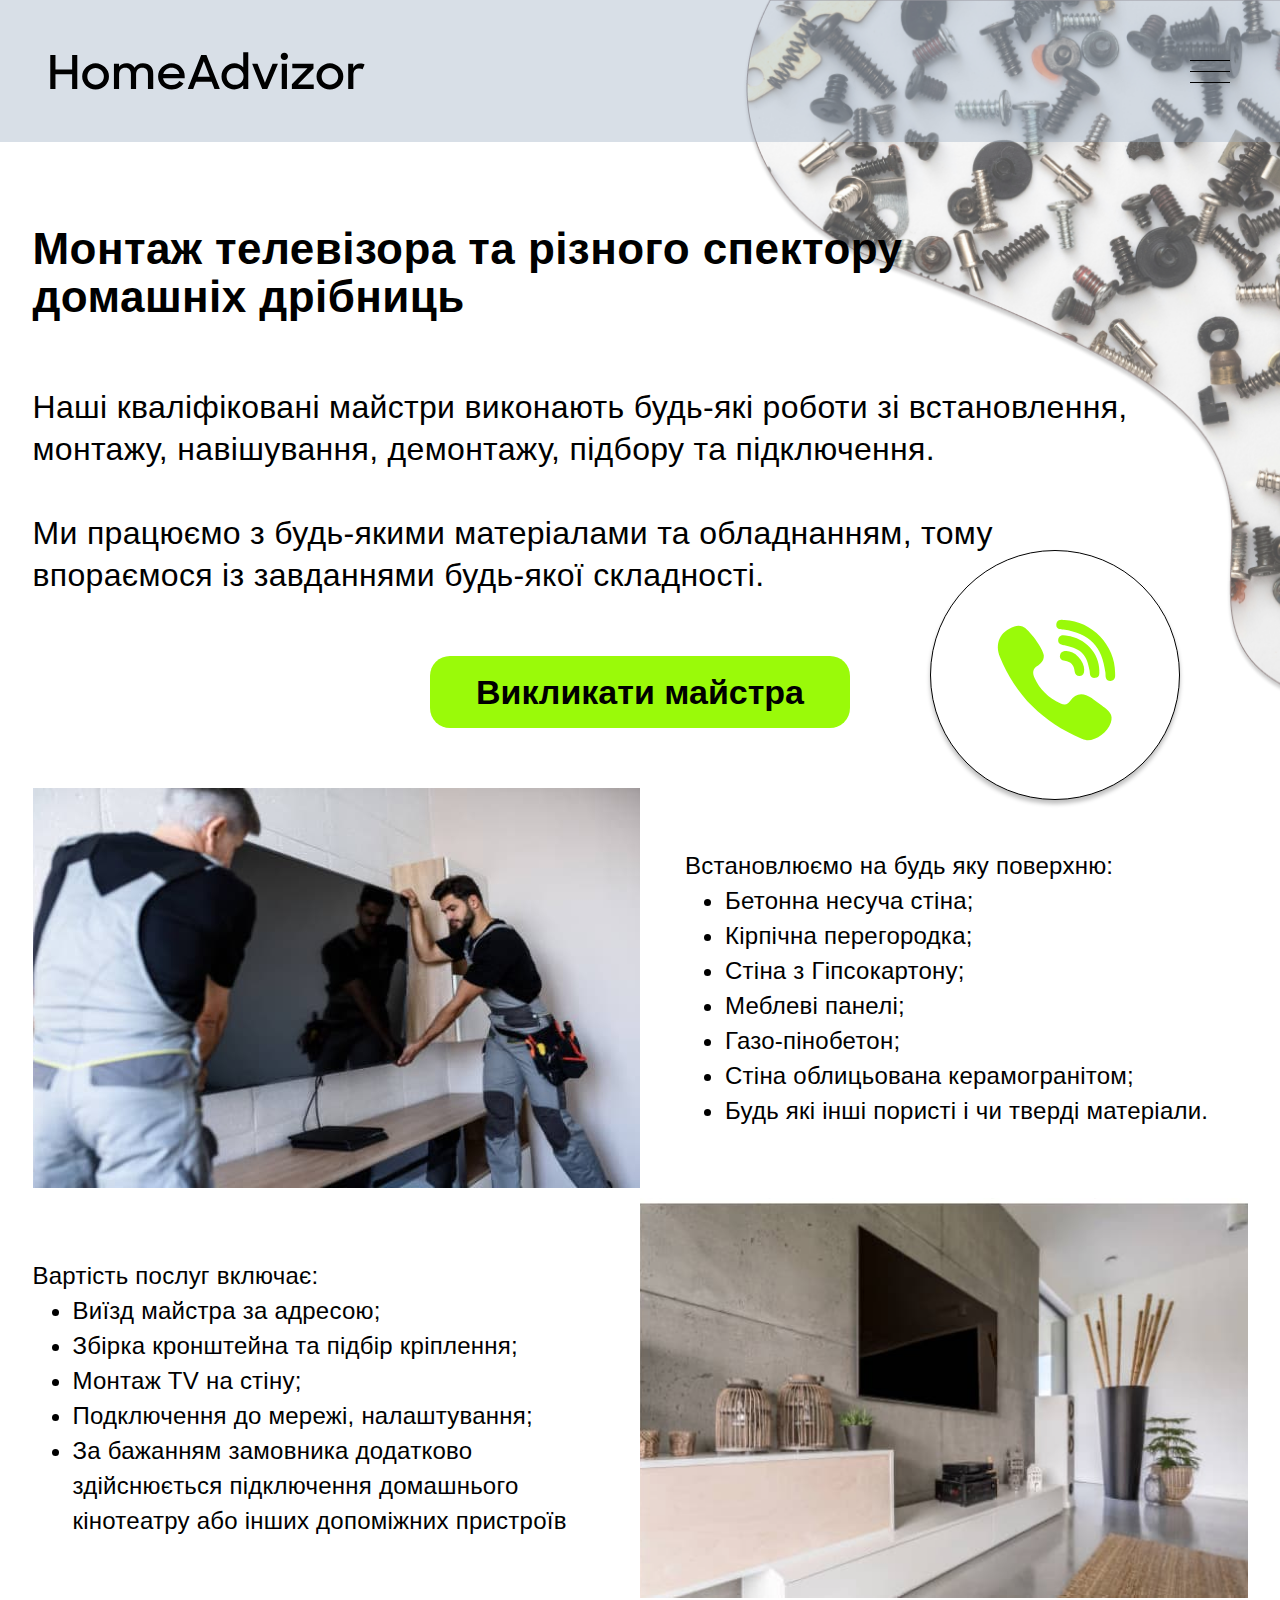
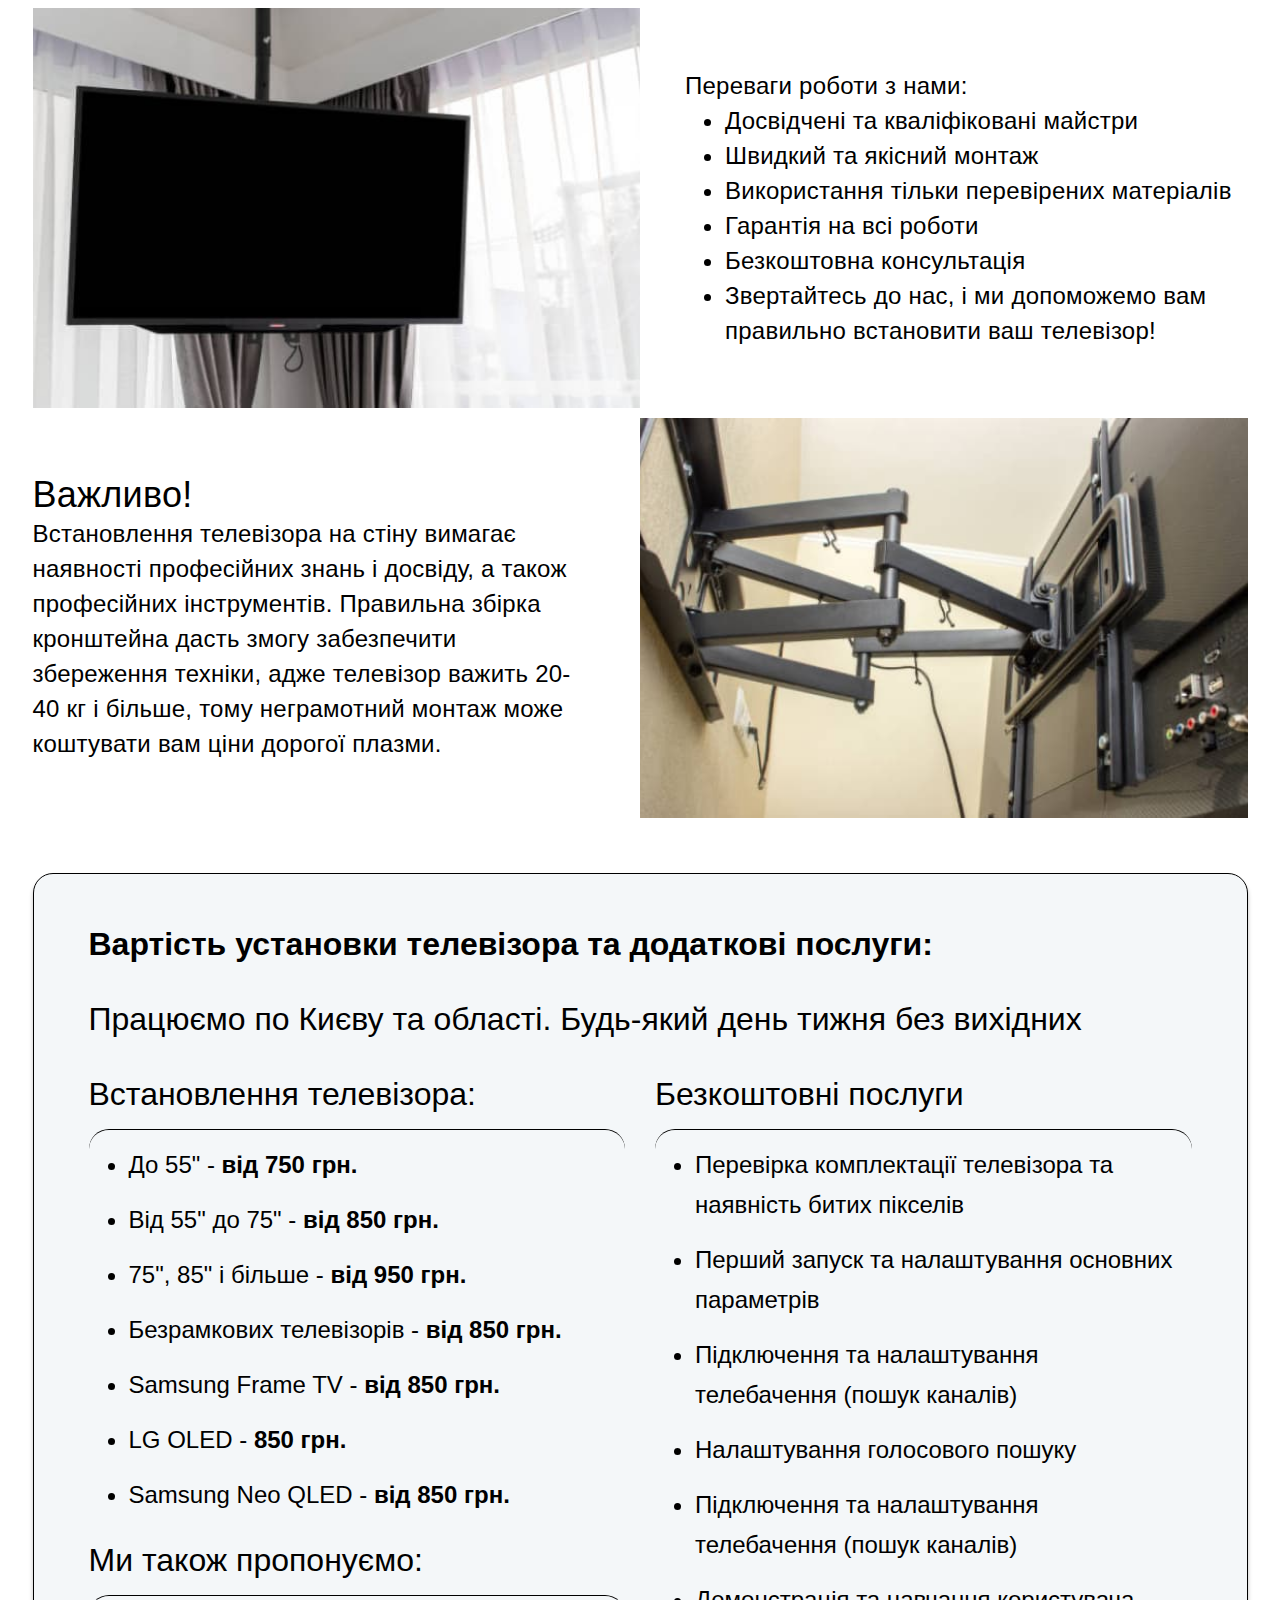
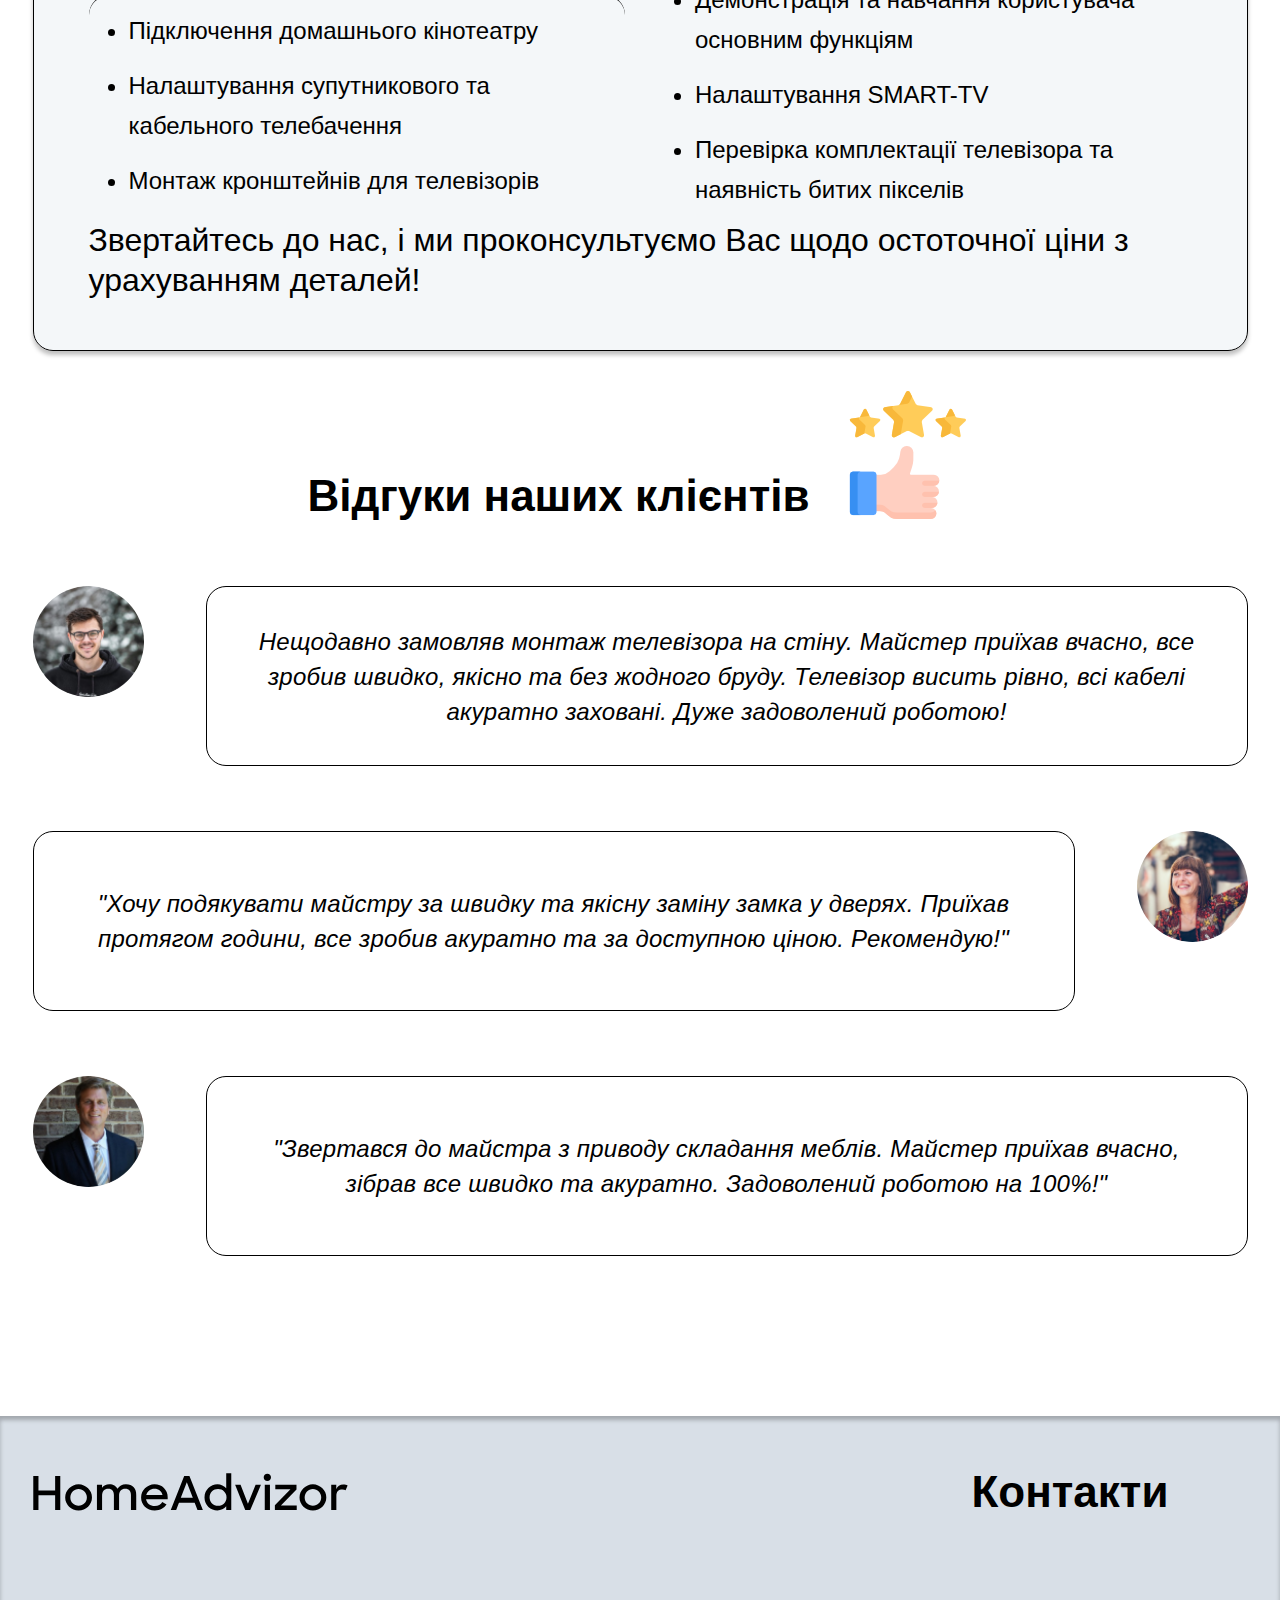
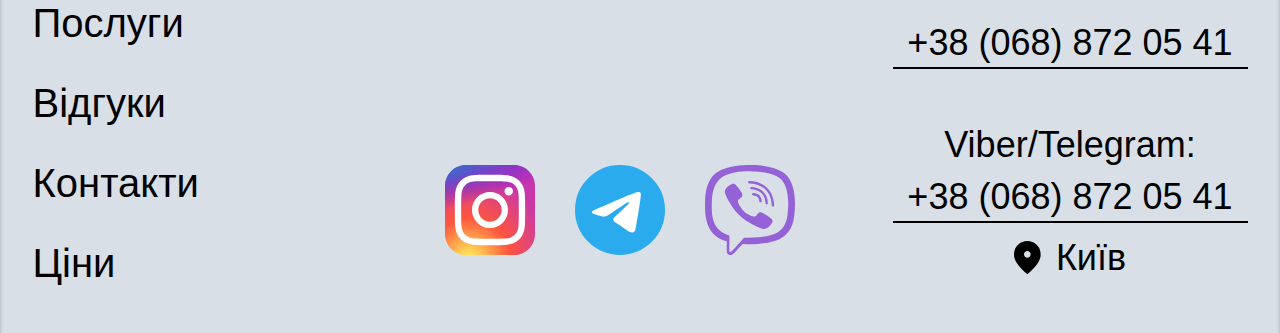
==== commit 31836a30: "Add files via upload" ====
--- a/about.html
+++ b/about.html
@@ -56,20 +56,19 @@
         </header>
         <div class="wrapper">
             <main class="main">
-                <section class="heading" id="heading">
+                <section class="heading heading--second" id="heading">
                     <div class="container">
                         <div class="heading__inner">
                             <h1 class="heading__title">
-                                Виконнаня послуги Монтажу телевізора та різного спектору домашніх дрібниць
+                                Монтаж телевізора та різного спектору домашніх дрібниць
                             </h1>
                             <p class="heading__text">
                                 Наші кваліфіковані майстри виконають будь-які роботи зі встановлення, монтажу,
-                                навішування,
-                                демонтажу, підбору та підключення.
+                                навішування, демонтажу, підбору та підключення.
                                 <br><br>
-                                Ми працюємо з будь-якими матеріалами та обладнанням, тому впораємося із завданнями
-                                будь-якої
-                                складності.
+                                Ми працюємо з будь-якими матеріалами та обладнанням, тому <br>
+                                впораємося із завданнями
+                                будь-якої складності.
                             </p>
                             <div class="heading__wrap">
                                 <a href="#" class="heading__button btn btn--form">Викликати
@@ -128,21 +127,27 @@
                                     <img src="images/info-3.jpg" alt="img" class="info__img-img">
                                 </div>
                                 <div class="info__wrap">
+                                    <p class="info__item-text">
+                                        Переваги роботи з нами:
+                                    </p>
                                     <ul class="info__item-list">
                                         <li class="info__item-link">
-                                            Хочете, щоб установка вашої техніки пройшла швидко, якісно і без проблем? 
-                                        </li>
-                                        <li class="info__item-link">
-                                            Ми гарантуємо: якість виконання робіт, дотримання термінів, доступні ціни на
-                                            роботу
-                                            на
-                                            високому рівні.
-                                        </li>
-                                        <li class="info__item-link">
-                                            Індивідуальний підхід до кожного клієнта 
-                                        </li>
-                                        <li class="info__item-link">
-                                            Допомога у виборі телевізора та кронштейна для встановлення 
+                                            Досвідчені та кваліфіковані майстри
+                                        </li>
+                                        <li class="info__item-link">
+                                            Швидкий та якісний монтаж
+                                        </li>
+                                        <li class="info__item-link">
+                                            Використання тільки перевірених матеріалів
+                                        </li>
+                                        <li class="info__item-link">
+                                            Гарантія на всі роботи
+                                        </li>
+                                        <li class="info__item-link">
+                                            Безкоштовна консультація
+                                        </li>
+                                        <li class="info__item-link">
+                                            Звертайтесь до нас, і ми допоможемо вам правильно встановити ваш телевізор!
                                         </li>
                                     </ul>
                                 </div>
@@ -173,115 +178,95 @@
                     <div class="container">
                         <div class="price__inner">
                             <h4 class="price__title">
-                                Наші послуги та Ціни:
+                                Вартість установки телевізора та додаткові послуги:
                             </h4>
                             <p class="price__subtitle">
-                                Працюємо по Києву та області. Будь-який день тижня без вихідних
+                                Працюємо по Києву та області. Будь-який день тижня без вихідних
                             </p>
-                            <div class="price__box">
-                                <p class="price__text">
-                                    Встановлення Телевізора до 55"
-                                </p>
-                                <div class="price__cost">
-                                    від 750 грн.
-                                </div>
-                            </div>
-                            <div class="price__box">
-                                <p class="price__text">
-                                    Встановлення Телевізора від 55" і до 75"
-                                </p>
-                                <div class="price__cost">
-                                    від 850 грн.
-                                </div>
-                            </div>
-                            <div class="price__box">
-                                <p class="price__text">
-                                    Встановлення Телевізора 75", 85" і більше
-                                </p>
-                                <div class="price__cost">
-                                    від 950 грн.
-                                </div>
-                            </div>
-                            <div class="price__box">
-                                <p class="price__text">
-                                    Встановлення безрамкових Телевізорів
-                                </p>
-                                <div class="price__cost">
-                                    від 850 грн.
-                                </div>
-                            </div>
-                            <div class="price__box">
-                                <p class="price__text">
-                                    Встановлення Samsung Frame TV
-                                </p>
-                                <div class="price__cost">
-                                    від 850 грн.
-                                </div>
-                            </div>
-                            <div class="price__box">
-                                <p class="price__text">
-                                    Встановлення LG OLED 850 грн.Встановлення Samsung Neo QLED
-                                </p>
-                                <div class="price__cost">
-                                    від 850 грн.
-                                </div>
-                            </div>
-                            <div class="price__box">
-                                <p class="price__text">
-                                    Перевірка комплектації телевізора, перевірка на биті піксел
-                                </p>
-                                <div class="price__cost">
-                                    free
-                                </div>
-                            </div>
-                            <div class="price__box">
-                                <p class="price__text">
-                                    Перший запуск та налаштування основних параметрів
-                                </p>
-                                <div class="price__cost">
-                                    free
-                                </div>
-                            </div>
-                            <div class="price__box">
-                                <p class="price__text">
-                                    Налаштування голосового пошуку
-                                </p>
-                                <div class="price__cost">
-                                    free
-                                </div>
-                            </div>
-                            <div class="price__box">
-                                <p class="price__text">
-                                    Підключення та налаштування телебачення, пошук каналів 
-                                </p>
-                                <div class="price__cost">
-                                    free
-                                </div>
-                            </div>
-                            <div class="price__box">
-                                <p class="price__text">
-                                    Підключення до Wi-Fi, оновлення програм та системи
-                                </p>
-                                <div class="price__cost">
-                                    free
-                                </div>
-                            </div>
-                            <div class="price__box">
-                                <p class="price__text">
-                                    Демонстрація та навчання користувача основним функціям
-                                </p>
-                                <div class="price__cost">
-                                    free
-                                </div>
-                            </div>
-                            <div class="price__box">
-                                <p class="price__text">
-                                    Налаштування SMART-TV
-                                </p>
-                                <div class="price__cost">
-                                    free
-                                </div>
-                            </div>
+                            <div class="price__wrapper">
+                                <div class="price__wrap">
+                                    <div class="price__item price-item">
+                                        <h4 class="price-item__title">
+                                            Встановлення телевізора:
+                                        </h4>
+                                        <ul class="price-item__list">
+                                            <li class="price-item__list-item">
+                                                До 55" - <span> від 750 грн.</span>
+                                            </li>
+                                            <li class="price-item__list-item">
+                                                Від 55" до 75" - <span> від 850 грн.</span>
+                                            </li>
+                                            <li class="price-item__list-item">
+                                                75", 85" і більше - <span>від 950 грн.</span>
+                                            </li>
+                                            <li class="price-item__list-item">
+                                                Безрамкових телевізорів - <span>від 850 грн.</span>
+                                            </li>
+                                            <li class="price-item__list-item">
+                                                Samsung Frame TV - <span> від 850 грн.</span>
+                                            </li>
+                                            <li class="price-item__list-item">
+                                                LG OLED - <span>850 грн.</span>
+                                            </li>
+                                            <li class="price-item__list-item">
+                                                Samsung Neo QLED - <span>від 850 грн.</span>
+                                            </li>
+                                        </ul>
+                                    </div>
+                                    <div class="price__item price-item">
+                                        <h4 class="price-item__title">
+                                            Ми також пропонуємо:
+                                        </h4>
+                                        <ul class="price-item__list">
+                                            <li class="price-item__list-item">
+                                                Підключення домашнього кінотеатру
+                                            </li>
+                                            <li class="price-item__list-item">
+                                                Налаштування супутникового та кабельного телебачення
+                                            </li>
+                                            <li class="price-item__list-item">
+                                                Монтаж кронштейнів для телевізорів
+                                            </li>
+                                        </ul>
+                                    </div>
+                                </div>
+                                <div class="price__wrap">
+                                    <div class="price__item price-item">
+                                        <h4 class="price-item__title">
+                                            Безкоштовні послуги
+                                        </h4>
+                                        <ul class="price-item__list">
+                                            <li class="price-item__list-item">
+                                                Перевірка комплектації телевізора та наявність битих пікселів
+                                            </li>
+                                            <li class="price-item__list-item">
+                                                Перший запуск та налаштування основних параметрів
+                                            </li>
+                                            <li class="price-item__list-item">
+                                                Підключення та налаштування телебачення (пошук каналів)
+                                            </li>
+                                            <li class="price-item__list-item">
+                                                Налаштування голосового пошуку
+                                            </li>
+                                            <li class="price-item__list-item">
+                                                Підключення та налаштування телебачення (пошук каналів)
+                                            </li>
+                                            <li class="price-item__list-item">
+                                                Демонстрація та навчання користувача основним функціям
+                                            </li>
+                                            <li class="price-item__list-item">
+                                                Налаштування SMART-TV
+                                            </li>
+                                            <li class="price-item__list-item">
+                                                Перевірка комплектації телевізора та наявність битих пікселів
+                                            </li>
+                                        </ul>
+                                    </div>
+                                </div>
+                            </div>
+                            <p class="price__text">
+                                Звертайтесь до нас, і ми проконсультуємо Вас щодо остоточної ціни з урахуванням деталей!
+                            </p>
                         </div>
                     </div>
                 </section>
@@ -351,7 +336,8 @@
                                 </form>
                             </div>
                             <div class="consultation__close">
-                                <svg xmlns="http://www.w3.org/2000/svg" width="32" height="32" viewBox="0 0 32 32" fill="none">
+                                <svg xmlns="http://www.w3.org/2000/svg" width="32" height="32" viewBox="0 0 32 32"
+                                    fill="none">
                                     <path d="M24 8L8 24" stroke="#000" stroke-width="2" stroke-linecap="round"
                                         stroke-linejoin="round" />
                                     <path d="M8 8L24 24" stroke="#000" stroke-width="2" stroke-linecap="round"
@@ -360,7 +346,7 @@
                             </div>
                         </div>
                     </div>
-                
+
                 </section>
                 <a href="tel:+380688720541" class="more__link">
                     <img src="images/more-img.svg" alt="img">
@@ -415,7 +401,6 @@
                                 Контакти
                             </h3>
                             <a href="tel:+380688720541" class="footer__contacts-tel">+38 (068) 872 05 41</a>
-                            <a href="tel:+380992802213" class="footer__contacts-tel">+38 (099) 280 22 13</a>
                             <p class="footer__contacts-link">
                                 <a href="viber://chat?number=+380688720541" target="_blank">
                                     Viber
--- a/css/style.min.css
+++ b/css/style.min.css
@@ -1 +1 @@
-@font-face{font-family:"Muller";src:url("../fonts/MullerRegular.eot");src:local("☺"),url("../fonts/MullerRegular.woff") format("woff"),url("../fonts/MullerRegular.ttf") format("truetype");font-weight:400;font-style:normal}@font-face{font-family:"Muller";src:url("../fonts/MullerBold.eot");src:local("☺"),url("../fonts/MullerBold.woff") format("woff"),url("../fonts/MullerBold.ttf") format("truetype");font-weight:700;font-style:normal}*{padding:0;margin:0;border:0}*,*:before,*:after{-webkit-box-sizing:border-box;box-sizing:border-box}:focus,:active{outline:none}a:focus,a:active{outline:none}nav,footer,header,aside{display:block}html,body{height:100%;width:100%;font-size:100%;line-height:1;font-size:14px;-ms-text-size-adjust:100%;-moz-text-size-adjust:100%;-webkit-text-size-adjust:100%}input,button,textarea{font-family:inherit}input::-ms-clear{display:none}button{cursor:pointer}button::-moz-focus-inner{padding:0;border:0}a,a:visited{text-decoration:none}a:hover{text-decoration:none}ul li{list-style:none}img{vertical-align:top}h1,h2,h3,h4,h5,h6{font-size:inherit;font-weight:400}button{background:unset}html,body{height:100%;background:#fff;font-family:"Sharp Sans",sans-serif;scroll-behavior:smooth}.logo{display:block;width:315px;height:62px}@media(max-width: 1170px){.logo{width:calc(155px + 160 * ((100vw - 375px) / 795))}}@media(max-width: 1170px){.logo{height:calc(40px + 22 * ((100vw - 375px) / 795))}}.logo img{width:100%;height:100%;-o-object-fit:contain;object-fit:contain}.burger{width:40px;height:40px;display:none;-webkit-box-orient:vertical;-webkit-box-direction:normal;-ms-flex-direction:column;flex-direction:column;-webkit-box-pack:center;-ms-flex-pack:center;justify-content:center;-webkit-box-align:center;-ms-flex-align:center;align-items:center;gap:10px;cursor:pointer}.burger span{display:block;width:100%;height:1px;background-color:#000}.wrapper{display:-webkit-box;display:-ms-flexbox;display:flex;-webkit-box-orient:vertical;-webkit-box-direction:normal;-ms-flex-direction:column;flex-direction:column;min-height:100%}.big-wrapper{overflow:hidden}a{color:#000}.body--footer .more__link{display:none}.btn{border-radius:20px;background:#9afa09;border:1px solid rgba(0,0,0,0);-webkit-transition:all .3s;-o-transition:all .3s;transition:all .3s}.btn:hover{background:rgba(0,0,0,0);border:1px solid #9afa09}@-webkit-keyframes zcwmini{0%{-webkit-box-shadow:0 0 8px 6px rgba(46,119,179,0),0 0 0 0 rgba(0,0,0,0),0 0 0 0 rgba(46,119,179,0);box-shadow:0 0 8px 6px rgba(46,119,179,0),0 0 0 0 rgba(0,0,0,0),0 0 0 0 rgba(46,119,179,0)}10%{-webkit-box-shadow:0 0 8px 6px #000,0 0 12px 10px rgba(0,0,0,0),0 0 0 0 #000;box-shadow:0 0 8px 6px #000,0 0 12px 10px rgba(0,0,0,0),0 0 0 0 #000}100%{-webkit-box-shadow:0 0 8px 6px rgba(46,119,179,0),0 0 0 40px rgba(0,0,0,0),0 0 0 40px rgba(46,119,179,0);box-shadow:0 0 8px 6px rgba(46,119,179,0),0 0 0 40px rgba(0,0,0,0),0 0 0 40px rgba(46,119,179,0)}}@keyframes zcwmini{0%{-webkit-box-shadow:0 0 8px 6px rgba(46,119,179,0),0 0 0 0 rgba(0,0,0,0),0 0 0 0 rgba(46,119,179,0);box-shadow:0 0 8px 6px rgba(46,119,179,0),0 0 0 0 rgba(0,0,0,0),0 0 0 0 rgba(46,119,179,0)}10%{-webkit-box-shadow:0 0 8px 6px #000,0 0 12px 10px rgba(0,0,0,0),0 0 0 0 #000;box-shadow:0 0 8px 6px #000,0 0 12px 10px rgba(0,0,0,0),0 0 0 0 #000}100%{-webkit-box-shadow:0 0 8px 6px rgba(46,119,179,0),0 0 0 40px rgba(0,0,0,0),0 0 0 40px rgba(46,119,179,0);box-shadow:0 0 8px 6px rgba(46,119,179,0),0 0 0 40px rgba(0,0,0,0),0 0 0 40px rgba(46,119,179,0)}}.main{-webkit-box-flex:1;-ms-flex:1 0 auto;flex:1 0 auto}.footer{-webkit-box-flex:0;-ms-flex:0 0 auto;flex:0 0 auto}.container{max-width:1245px;margin:0 auto;padding:0 15px}.big-container{max-width:1450px;margin:0 auto;padding:0 50px}.body--popup{overflow:hidden}.header{position:absolute;top:0;right:0;left:0;padding-top:40px;padding-bottom:40px;background:rgba(158,175,195,.4);drop-shadow:0px 4px 4px rgba(0,0,0,.25);z-index:1}@media(max-width: 1170px){.header{padding-top:calc(20px + 20 * ((100vw - 375px) / 795))}}@media(max-width: 1170px){.header{padding-bottom:calc(20px + 20 * ((100vw - 375px) / 795))}}.header__inner{display:-webkit-box;display:-ms-flexbox;display:flex;-webkit-box-pack:justify;-ms-flex-pack:justify;justify-content:space-between;-webkit-box-align:center;-ms-flex-align:center;align-items:center;gap:40px}.header__wrapper{display:-webkit-box;display:-ms-flexbox;display:flex;-webkit-box-pack:justify;-ms-flex-pack:justify;justify-content:space-between;-webkit-box-align:center;-ms-flex-align:center;align-items:center;gap:40px}.header__link{font-size:20px;line-height:24px;border-radius:20px;background:#fff;padding:10px 12px;min-width:230px;display:-webkit-box;display:-ms-flexbox;display:flex;-webkit-box-pack:center;-ms-flex-pack:center;justify-content:center;border:1px solid rgba(0,0,0,0);-webkit-transition:all .3s;-o-transition:all .3s;transition:all .3s}.header__link:hover{background:#9bd8f1;border:1px solid rgba(0,0,0,.4)}.header__navigation{margin-left:auto}.header-list{display:-webkit-box;display:-ms-flexbox;display:flex;gap:40px}.header-list__item{min-width:130px}.header-list__link{font-size:20px;line-height:24px;border-radius:25px;border:1px solid rgba(0,0,0,.4);background:#9bd8f1;-webkit-box-shadow:0px 4px 4px 0px rgba(0,0,0,.25);box-shadow:0px 4px 4px 0px rgba(0,0,0,.25);padding:8px 12px;width:100%;display:-webkit-box;display:-ms-flexbox;display:flex;text-align:center;-webkit-box-pack:center;-ms-flex-pack:center;justify-content:center;-webkit-transition:all .3s;-o-transition:all .3s;transition:all .3s}.header-list__link:hover{background:#fff}.heading{margin-bottom:60px}@media(max-width: 1170px){.heading{margin-bottom:calc(40px + 20 * ((100vw - 375px) / 795))}}.heading__inner{position:relative;padding-top:225px}@media(max-width: 1170px){.heading__inner{padding-top:calc(110px + 115 * ((100vw - 375px) / 795))}}.heading__title{color:#000;font-size:44px;line-height:48px;margin-bottom:35px;font-weight:700;letter-spacing:.44px;max-width:655px;z-index:1;position:relative}@media(max-width: 1170px){.heading__title{font-size:calc(25px + 19 * ((100vw - 375px) / 795))}}@media(max-width: 1170px){.heading__title{line-height:calc(38px + 10 * ((100vw - 375px) / 795))}}@media(max-width: 1170px){.heading__title{margin-bottom:calc(25px + 10 * ((100vw - 375px) / 795))}}.heading__subtitle{color:#000;font-size:40px;line-height:44px;margin-bottom:25px;font-weight:700;letter-spacing:.4px}@media(max-width: 1170px){.heading__subtitle{font-size:calc(22px + 18 * ((100vw - 375px) / 795))}}@media(max-width: 1170px){.heading__subtitle{line-height:calc(34px + 10 * ((100vw - 375px) / 795))}}@media(max-width: 1170px){.heading__subtitle{margin-bottom:calc(20px + 5 * ((100vw - 375px) / 795))}}.heading__text{color:#000;font-size:32px;line-height:42px;margin-bottom:60px;font-weight:600;letter-spacing:.32px;max-width:930px}@media(max-width: 1170px){.heading__text{font-size:calc(16px + 16 * ((100vw - 375px) / 795))}}@media(max-width: 1170px){.heading__text{line-height:calc(30px + 12 * ((100vw - 375px) / 795))}}@media(max-width: 1170px){.heading__text{margin-bottom:calc(40px + 20 * ((100vw - 375px) / 795))}}.heading__wrap{display:-webkit-box;display:-ms-flexbox;display:flex;-webkit-box-pack:center;-ms-flex-pack:center;justify-content:center}.heading__button{padding:18px 45px;color:#000;font-size:34px;font-weight:700}@media(max-width: 1170px){.heading__button{font-size:calc(18px + 16 * ((100vw - 375px) / 795))}}.heading__img{position:absolute;top:0;width:631px;height:722px;right:-125px}@media(max-width: 1170px){.heading__img{width:calc(210px + 421 * ((100vw - 375px) / 795))}}@media(max-width: 1170px){.heading__img{height:calc(240px + 482 * ((100vw - 375px) / 795))}}@media(max-width: 1170px){.heading__img{right:calc(-15px + -110 * ((100vw - 375px) / 795))}}.service{margin-bottom:95px}@media(max-width: 1170px){.service{margin-bottom:calc(50px + 45 * ((100vw - 375px) / 795))}}.service__inner{border-radius:20px;border-top:1px solid #000;background:rgba(158,175,195,.4);display:-webkit-box;display:-ms-flexbox;display:flex}.service__box{padding-top:60px;padding-left:25px;padding-bottom:35px}@media(max-width: 1170px){.service__box{padding-top:calc(40px + 20 * ((100vw - 375px) / 795))}}@media(max-width: 1170px){.service__box{padding-left:calc(15px + 10 * ((100vw - 375px) / 795))}}.service__title{color:#000;font-size:24px;line-height:34px;font-weight:600;letter-spacing:.24px}@media(max-width: 1170px){.service__title{font-size:calc(20px + 4 * ((100vw - 375px) / 795))}}@media(max-width: 1170px){.service__title{line-height:calc(30px + 4 * ((100vw - 375px) / 795))}}.service__subtitle{color:#000;font-style:italic;font-weight:300;letter-spacing:.24px;font-size:24px;line-height:34px}@media(max-width: 1170px){.service__subtitle{font-size:calc(20px + 4 * ((100vw - 375px) / 795))}}@media(max-width: 1170px){.service__subtitle{line-height:calc(30px + 4 * ((100vw - 375px) / 795))}}.service__list{padding-left:40px}.service__list-item{color:#000;font-size:24px;line-height:34px;font-weight:500;letter-spacing:.24px;list-style-type:disc}@media(max-width: 1170px){.service__list-item{font-size:calc(18px + 6 * ((100vw - 375px) / 795))}}@media(max-width: 1170px){.service__list-item{line-height:calc(28px + 6 * ((100vw - 375px) / 795))}}.service__img{width:626px;height:524px}@media(max-width: 1170px){.service__img{width:calc(313px + 313 * ((100vw - 375px) / 795))}}@media(max-width: 1170px){.service__img{height:calc(262px + 262 * ((100vw - 375px) / 795))}}.service__img img{width:100%;height:100%;-o-object-fit:contain;object-fit:contain}.consultation{margin-bottom:250px}@media(max-width: 1170px){.consultation{margin-bottom:calc(100px + 150 * ((100vw - 375px) / 795))}}.consultation__inner{padding-top:160px;border-top:1px solid #000;display:-webkit-box;display:-ms-flexbox;display:flex;-webkit-box-pack:justify;-ms-flex-pack:justify;justify-content:space-between;-webkit-box-align:center;-ms-flex-align:center;align-items:center;gap:100px}@media(max-width: 1170px){.consultation__inner{padding-top:calc(50px + 110 * ((100vw - 375px) / 795))}}.consultation__body{border-radius:40px;border:1px solid rgba(0,0,0,.6);background:rgba(158,175,195,.4);padding-top:65px;padding-bottom:80px;padding-left:70px;padding-right:70px;display:-webkit-box;display:-ms-flexbox;display:flex;-webkit-box-orient:vertical;-webkit-box-direction:normal;-ms-flex-direction:column;flex-direction:column;-webkit-box-pack:center;-ms-flex-pack:center;justify-content:center;-webkit-box-align:center;-ms-flex-align:center;align-items:center}@media(max-width: 1170px){.consultation__body{padding-top:calc(30px + 35 * ((100vw - 375px) / 795))}}@media(max-width: 1170px){.consultation__body{padding-bottom:calc(30px + 50 * ((100vw - 375px) / 795))}}@media(max-width: 1170px){.consultation__body{padding-left:calc(20px + 50 * ((100vw - 375px) / 795))}}@media(max-width: 1170px){.consultation__body{padding-right:calc(20px + 50 * ((100vw - 375px) / 795))}}.consultation__body-title{color:#000;font-size:36px;line-height:40px;margin-bottom:40px;font-weight:600;text-align:center}@media(max-width: 1170px){.consultation__body-title{font-size:calc(24px + 12 * ((100vw - 375px) / 795))}}@media(max-width: 1170px){.consultation__body-title{line-height:calc(28px + 12 * ((100vw - 375px) / 795))}}@media(max-width: 1170px){.consultation__body-title{margin-bottom:calc(25px + 15 * ((100vw - 375px) / 795))}}.consultation__body-text{color:#000;font-size:24px;line-height:28px;margin-bottom:85px;font-weight:500;max-width:450px;text-align:center}@media(max-width: 1170px){.consultation__body-text{font-size:calc(20px + 4 * ((100vw - 375px) / 795))}}@media(max-width: 1170px){.consultation__body-text{line-height:calc(24px + 4 * ((100vw - 375px) / 795))}}@media(max-width: 1170px){.consultation__body-text{margin-bottom:calc(50px + 35 * ((100vw - 375px) / 795))}}.consultation__box{display:-webkit-box;display:-ms-flexbox;display:flex;-webkit-box-orient:vertical;-webkit-box-direction:normal;-ms-flex-direction:column;flex-direction:column;gap:65px}.consultation__img{width:471px;height:343px}@media(max-width: 1170px){.consultation__img{width:calc(235px + 236 * ((100vw - 375px) / 795))}}@media(max-width: 1170px){.consultation__img{height:calc(172px + 171 * ((100vw - 375px) / 795))}}.consultation__img img{width:100%;height:100%;-o-object-fit:contain;object-fit:contain}.consultation__text{color:rgba(0,0,0,.9);font-size:36px;line-height:46px;font-weight:600;letter-spacing:.36px;max-width:535px}@media(max-width: 1170px){.consultation__text{font-size:calc(18px + 18 * ((100vw - 375px) / 795))}}@media(max-width: 1170px){.consultation__text{line-height:calc(24px + 22 * ((100vw - 375px) / 795))}}.consultation-form{display:-webkit-box;display:-ms-flexbox;display:flex;-webkit-box-orient:vertical;-webkit-box-direction:normal;-ms-flex-direction:column;flex-direction:column}.consultation-form__input{border-radius:20px;border:1px solid rgba(0,0,0,.4);background:#fff;padding:14px 22px;color:#000;font-size:24px;line-height:28px;font-style:italic;font-weight:300;max-width:400px;margin-bottom:55px}@media(max-width: 1170px){.consultation-form__input{font-size:calc(18px + 6 * ((100vw - 375px) / 795))}}@media(max-width: 1170px){.consultation-form__input{line-height:calc(20px + 8 * ((100vw - 375px) / 795))}}.consultation-form__input::-webkit-input-placeholder{color:rgba(0,0,0,.4);font-size:24px;line-height:28px;font-style:italic;font-weight:300}.consultation-form__input::-moz-placeholder{color:rgba(0,0,0,.4);font-size:24px;line-height:28px;font-style:italic;font-weight:300}.consultation-form__input:-ms-input-placeholder{color:rgba(0,0,0,.4);font-size:24px;line-height:28px;font-style:italic;font-weight:300}.consultation-form__input::-ms-input-placeholder{color:rgba(0,0,0,.4);font-size:24px;line-height:28px;font-style:italic;font-weight:300}.consultation-form__input::placeholder{color:rgba(0,0,0,.4);font-size:24px;line-height:28px;font-style:italic;font-weight:300}@media(max-width: 1170px){.consultation-form__input::-webkit-input-placeholder{font-size:calc(18px + 6 * ((100vw - 375px) / 795))}.consultation-form__input::-moz-placeholder{font-size:calc(18px + 6 * ((100vw - 375px) / 795))}.consultation-form__input:-ms-input-placeholder{font-size:calc(18px + 6 * ((100vw - 375px) / 795))}.consultation-form__input::-ms-input-placeholder{font-size:calc(18px + 6 * ((100vw - 375px) / 795))}.consultation-form__input::placeholder{font-size:calc(18px + 6 * ((100vw - 375px) / 795))}}@media(max-width: 1170px){.consultation-form__input::-webkit-input-placeholder{line-height:calc(20px + 8 * ((100vw - 375px) / 795))}.consultation-form__input::-moz-placeholder{line-height:calc(20px + 8 * ((100vw - 375px) / 795))}.consultation-form__input:-ms-input-placeholder{line-height:calc(20px + 8 * ((100vw - 375px) / 795))}.consultation-form__input::-ms-input-placeholder{line-height:calc(20px + 8 * ((100vw - 375px) / 795))}.consultation-form__input::placeholder{line-height:calc(20px + 8 * ((100vw - 375px) / 795))}}.consultation-form__input:nth-child(2){margin-bottom:70px}.consultation-form__button{color:#000;text-align:center;font-size:24px;line-height:28px;font-weight:600;padding-top:16px;padding-bottom:16px;padding-left:26px;padding-right:26px}@media(max-width: 1170px){.consultation-form__button{font-size:calc(18px + 6 * ((100vw - 375px) / 795))}}@media(max-width: 1170px){.consultation-form__button{line-height:calc(20px + 8 * ((100vw - 375px) / 795))}}@media(max-width: 1170px){.consultation-form__button{padding-left:calc(18px + 8 * ((100vw - 375px) / 795))}}@media(max-width: 1170px){.consultation-form__button{padding-right:calc(18px + 8 * ((100vw - 375px) / 795))}}.reasons{margin-bottom:70px}@media(max-width: 1170px){.reasons{margin-bottom:calc(50px + 20 * ((100vw - 375px) / 795))}}.reasons__top{display:-webkit-box;display:-ms-flexbox;display:flex;-webkit-box-align:center;-ms-flex-align:center;align-items:center;-webkit-box-pack:center;-ms-flex-pack:center;justify-content:center;margin-bottom:60px}@media(max-width: 1170px){.reasons__top{margin-bottom:calc(20px + 40 * ((100vw - 375px) / 795))}}.reasons__title{color:#000;font-size:52px;line-height:58px;font-weight:600;text-transform:uppercase}@media(max-width: 1170px){.reasons__title{font-size:calc(24px + 28 * ((100vw - 375px) / 795))}}@media(max-width: 1170px){.reasons__title{line-height:calc(40px + 18 * ((100vw - 375px) / 795))}}.reasons__title span{text-transform:capitalize}.reasons__wrap{display:-ms-grid;display:grid;-ms-grid-columns:2fr 2fr;grid-template-columns:2fr 2fr;gap:15px}.reasons__item{border-radius:20px;border:1px solid rgba(0,0,0,.4);background:#fff;-webkit-box-shadow:0px 4px 4px 0px rgba(0,0,0,.25);box-shadow:0px 4px 4px 0px rgba(0,0,0,.25);padding-top:45px;padding-bottom:30px;padding-left:65px;padding-right:40px;display:-webkit-box;display:-ms-flexbox;display:flex;-webkit-box-align:center;-ms-flex-align:center;align-items:center}@media(max-width: 1170px){.reasons__item{padding-top:calc(20px + 25 * ((100vw - 375px) / 795))}}@media(max-width: 1170px){.reasons__item{padding-bottom:calc(20px + 10 * ((100vw - 375px) / 795))}}@media(max-width: 1170px){.reasons__item{padding-left:calc(30px + 35 * ((100vw - 375px) / 795))}}@media(max-width: 1170px){.reasons__item{padding-right:calc(30px + 10 * ((100vw - 375px) / 795))}}.reasons__item svg{width:64px;height:67px;min-width:64px;min-height:67px}@media(max-width: 1170px){.reasons__item svg{width:calc(32px + 32 * ((100vw - 375px) / 795))}}@media(max-width: 1170px){.reasons__item svg{height:calc(32px + 35 * ((100vw - 375px) / 795))}}@media(max-width: 1170px){.reasons__item svg{min-width:calc(32px + 32 * ((100vw - 375px) / 795))}}@media(max-width: 1170px){.reasons__item svg{min-height:calc(32px + 35 * ((100vw - 375px) / 795))}}.reasons__box{max-width:400px}.reasons__box-title{color:#000;text-align:center;font-size:28px;line-height:40px;font-weight:600;text-transform:uppercase;text-align:center}@media(max-width: 1170px){.reasons__box-title{font-size:calc(20px + 8 * ((100vw - 375px) / 795))}}@media(max-width: 1170px){.reasons__box-title{line-height:calc(30px + 10 * ((100vw - 375px) / 795))}}.reasons__box-text{color:#000;font-size:20px;line-height:40px;text-transform:uppercase;text-align:center}@media(max-width: 1170px){.reasons__box-text{font-size:calc(18px + 2 * ((100vw - 375px) / 795))}}@media(max-width: 1170px){.reasons__box-text{line-height:calc(30px + 10 * ((100vw - 375px) / 795))}}.reasons-img{width:320px;height:283px}@media(max-width: 1170px){.reasons-img{width:calc(120px + 200 * ((100vw - 375px) / 795))}}@media(max-width: 1170px){.reasons-img{height:calc(120px + 163 * ((100vw - 375px) / 795))}}.reasons-img img{width:100%;height:100%;-o-object-fit:contain;object-fit:contain}.about{margin-bottom:145px}@media(max-width: 1170px){.about{margin-bottom:calc(10px + 135 * ((100vw - 375px) / 795))}}.about__inner{display:-webkit-box;display:-ms-flexbox;display:flex;-webkit-box-orient:vertical;-webkit-box-direction:normal;-ms-flex-direction:column;flex-direction:column;gap:40px}@media(max-width: 1170px){.about__inner{gap:calc(25px + 15 * ((100vw - 375px) / 795))}}.about__title{color:#000;font-size:40px;line-height:44px;font-weight:700}@media(max-width: 1170px){.about__title{font-size:calc(24px + 16 * ((100vw - 375px) / 795))}}@media(max-width: 1170px){.about__title{line-height:calc(32px + 12 * ((100vw - 375px) / 795))}}.about__text{color:#000;font-size:28px;line-height:36px;font-weight:500;letter-spacing:.28px}@media(max-width: 1170px){.about__text{font-size:calc(18px + 10 * ((100vw - 375px) / 795))}}@media(max-width: 1170px){.about__text{line-height:calc(28px + 8 * ((100vw - 375px) / 795))}}.about__list{padding-left:40px}@media(max-width: 1170px){.about__list{padding-left:calc(25px + 15 * ((100vw - 375px) / 795))}}.about__item{color:#000;font-weight:500;font-size:28px;line-height:36px;font-weight:500;letter-spacing:.28px;list-style:disc}@media(max-width: 1170px){.about__item{font-size:calc(18px + 10 * ((100vw - 375px) / 795))}}@media(max-width: 1170px){.about__item{line-height:calc(28px + 8 * ((100vw - 375px) / 795))}}.about__wrapper .about__text{margin-bottom:0}.more{margin-bottom:190px}@media(max-width: 1170px){.more{margin-bottom:calc(75px + 115 * ((100vw - 375px) / 795))}}.more__inner{display:-webkit-box;display:-ms-flexbox;display:flex;-webkit-box-pack:justify;-ms-flex-pack:justify;justify-content:space-between}.more__text{padding-top:30px;font-size:28px;line-height:70px;color:#000}@media(max-width: 1170px){.more__text{padding-top:calc(20px + 10 * ((100vw - 375px) / 795))}}@media(max-width: 1170px){.more__text{font-size:calc(19px + 9 * ((100vw - 375px) / 795))}}@media(max-width: 1170px){.more__text{line-height:calc(35px + 35 * ((100vw - 375px) / 795))}}.more__text span{font-weight:600}.more__text a{font-weight:600;text-decoration:underline}.more__text a:hover{text-decoration:unset}.more__link{position:fixed;right:100px;bottom:100px;border-radius:250px;border:1px solid #000;background:#fff;-webkit-box-shadow:0px 4px 4px 0px rgba(0,0,0,.25);box-shadow:0px 4px 4px 0px rgba(0,0,0,.25);padding-top:60px;padding-bottom:50px;padding-left:55px;padding-right:55px;display:-webkit-box;display:-ms-flexbox;display:flex;max-width:250px;z-index:100;max-height:250px}@media(max-width: 1170px){.more__link{right:calc(15px + 85 * ((100vw - 375px) / 795))}}@media(max-width: 1170px){.more__link{bottom:calc(15px + 85 * ((100vw - 375px) / 795))}}@media(max-width: 1170px){.more__link{padding-top:calc(30px + 30 * ((100vw - 375px) / 795))}}@media(max-width: 1170px){.more__link{padding-bottom:calc(25px + 25 * ((100vw - 375px) / 795))}}@media(max-width: 1170px){.more__link{padding-left:calc(27px + 28 * ((100vw - 375px) / 795))}}@media(max-width: 1170px){.more__link{padding-right:calc(27px + 28 * ((100vw - 375px) / 795))}}@media(max-width: 1170px){.more__link{max-width:calc(125px + 125 * ((100vw - 375px) / 795))}}@media(max-width: 1170px){.more__link{max-height:calc(125px + 125 * ((100vw - 375px) / 795))}}.more__link::before{content:"";position:absolute;left:50%;top:50%;-webkit-transform:translateX(-50%) translateY(-50%);-ms-transform:translateX(-50%) translateY(-50%);transform:translateX(-50%) translateY(-50%);width:100%;height:100%;-webkit-animation:zcwmini 1.5s 0s ease-out infinite;animation:zcwmini 1.5s 0s ease-out infinite;border-radius:100%}.more__link img{width:141px;height:141px;min-width:141px;min-height:141px}@media(max-width: 1170px){.more__link img{width:calc(70px + 71 * ((100vw - 375px) / 795))}}@media(max-width: 1170px){.more__link img{height:calc(70px + 71 * ((100vw - 375px) / 795))}}@media(max-width: 1170px){.more__link img{min-width:calc(70px + 71 * ((100vw - 375px) / 795))}}@media(max-width: 1170px){.more__link img{min-height:calc(70px + 71 * ((100vw - 375px) / 795))}}.footer{padding-bottom:45px;padding-top:45px;background:rgba(158,175,195,.4);-webkit-box-shadow:0px 4px 4px 0px rgba(0,0,0,.25) inset;box-shadow:0px 4px 4px 0px rgba(0,0,0,.25) inset}@media(max-width: 1170px){.footer{padding-bottom:calc(20px + 25 * ((100vw - 375px) / 795))}}@media(max-width: 1170px){.footer{padding-top:calc(20px + 25 * ((100vw - 375px) / 795))}}.footer__inner{display:-webkit-box;display:-ms-flexbox;display:flex;-webkit-box-pack:justify;-ms-flex-pack:justify;justify-content:space-between;-webkit-box-align:center;-ms-flex-align:center;align-items:center}.footer__socials{display:-webkit-box;display:-ms-flexbox;display:flex;gap:40px;padding-top:270px}@media(max-width: 1170px){.footer__socials{gap:calc(20px + 20 * ((100vw - 375px) / 795))}}.footer__socials-link img{width:90px;height:90px}@media(max-width: 1170px){.footer__socials-link img{width:calc(40px + 50 * ((100vw - 375px) / 795))}}@media(max-width: 1170px){.footer__socials-link img{height:calc(40px + 50 * ((100vw - 375px) / 795))}}.footer__contacts{display:-webkit-box;display:-ms-flexbox;display:flex;-webkit-box-orient:vertical;-webkit-box-direction:normal;-ms-flex-direction:column;flex-direction:column;-webkit-box-pack:center;-ms-flex-pack:center;justify-content:center;max-width:355px;width:100%}.footer__contacts-title{color:#000;text-align:center;font-size:44px;line-height:40px;margin-bottom:105px;font-weight:600}@media(max-width: 1170px){.footer__contacts-title{font-size:calc(20px + 24 * ((100vw - 375px) / 795))}}@media(max-width: 1170px){.footer__contacts-title{line-height:calc(24px + 16 * ((100vw - 375px) / 795))}}@media(max-width: 1170px){.footer__contacts-title{margin-bottom:calc(25px + 80 * ((100vw - 375px) / 795))}}.footer__contacts-tel{color:#000;font-size:36px;line-height:52px;font-weight:500;display:-webkit-box;display:-ms-flexbox;display:flex;-webkit-box-pack:center;-ms-flex-pack:center;justify-content:center;position:relative}@media(max-width: 1170px){.footer__contacts-tel{font-size:calc(16px + 20 * ((100vw - 375px) / 795))}}@media(max-width: 1170px){.footer__contacts-tel{line-height:calc(24px + 28 * ((100vw - 375px) / 795))}}.footer__contacts-tel::before{content:"";width:100%;height:2px;position:absolute;left:0;right:0;bottom:0;background:#000;display:inline-block}.footer__contacts-tel:hover::before{content:unset}.footer__logo img{width:315px;height:62px}@media(max-width: 1170px){.footer__logo img{width:calc(155px + 160 * ((100vw - 375px) / 795))}}@media(max-width: 1170px){.footer__logo img{height:calc(31px + 31 * ((100vw - 375px) / 795))}}.footer__contacts-link{padding-top:50px;font-size:36px;line-height:52px;color:#000;font-weight:500;display:-webkit-box;display:-ms-flexbox;display:flex;-webkit-box-pack:center;-ms-flex-pack:center;justify-content:center}@media(max-width: 1170px){.footer__contacts-link{padding-top:calc(25px + 25 * ((100vw - 375px) / 795))}}@media(max-width: 1170px){.footer__contacts-link{font-size:calc(20px + 16 * ((100vw - 375px) / 795))}}@media(max-width: 1170px){.footer__contacts-link{line-height:calc(24px + 28 * ((100vw - 375px) / 795))}}.footer__contacts-wrap{display:-webkit-box;display:-ms-flexbox;display:flex;-webkit-box-pack:center;-ms-flex-pack:center;justify-content:center;-webkit-box-align:center;-ms-flex-align:center;align-items:center;gap:15px;padding-top:15px}@media(max-width: 1170px){.footer__contacts-wrap{gap:calc(5px + 10 * ((100vw - 375px) / 795))}}@media(max-width: 1170px){.footer__contacts-wrap{padding-top:calc(10px + 5 * ((100vw - 375px) / 795))}}.footer__contacts-wrap svg{width:27px;height:34px}@media(max-width: 1170px){.footer__contacts-wrap svg{width:calc(18px + 9 * ((100vw - 375px) / 795))}}@media(max-width: 1170px){.footer__contacts-wrap svg{height:calc(18px + 16 * ((100vw - 375px) / 795))}}.footer__contacts-text{color:#000;font-size:36px;line-height:40px;font-weight:500}@media(max-width: 1170px){.footer__contacts-text{font-size:calc(20px + 16 * ((100vw - 375px) / 795))}}@media(max-width: 1170px){.footer__contacts-text{line-height:calc(24px + 16 * ((100vw - 375px) / 795))}}.footer-list{padding-top:75px;display:-webkit-box;display:-ms-flexbox;display:flex;-webkit-box-orient:vertical;-webkit-box-direction:normal;-ms-flex-direction:column;flex-direction:column;gap:30px}@media(max-width: 1170px){.footer-list{gap:calc(10px + 20 * ((100vw - 375px) / 795))}}.footer-list__link{color:#000;font-size:40px;line-height:50px}@media(max-width: 1170px){.footer-list__link{font-size:calc(16px + 24 * ((100vw - 375px) / 795))}}@media(max-width: 1170px){.footer-list__link{line-height:calc(24px + 26 * ((100vw - 375px) / 795))}}.footer-list__link:hover{text-decoration-line:underline}.info{margin-bottom:55px}.info__inner{display:-webkit-box;display:-ms-flexbox;display:flex;-webkit-box-orient:vertical;-webkit-box-direction:normal;-ms-flex-direction:column;flex-direction:column;gap:10px}.info__item{display:-ms-grid;display:grid;-ms-grid-columns:1fr 1fr;grid-template-columns:1fr 1fr;-webkit-box-align:center;-ms-flex-align:center;align-items:center}.info__item:nth-child(2n) .info__wrap{-webkit-box-ordinal-group:0;-ms-flex-order:-1;order:-1;padding-right:45px;padding-left:unset}.info__wrap{padding-left:45px}.info__img{width:100%;height:100%;min-height:400px}.info__img img{width:100%;height:100%;-o-object-fit:cover;object-fit:cover}.info__item-text{color:#000;font-size:24px;line-height:35px;font-weight:500;letter-spacing:.24px;max-width:595px}@media(max-width: 1170px){.info__item-text{font-size:calc(18px + 6 * ((100vw - 375px) / 795))}}@media(max-width: 1170px){.info__item-text{line-height:calc(24px + 11 * ((100vw - 375px) / 795))}}.info__item-text span{font-size:36px;line-height:40px}@media(max-width: 1170px){.info__item-text span{font-size:calc(22px + 14 * ((100vw - 375px) / 795))}}@media(max-width: 1170px){.info__item-text span{line-height:calc(26px + 14 * ((100vw - 375px) / 795))}}.info__item-list{padding-left:40px;max-width:595px}.info__item-link{color:#000;font-size:24px;line-height:35px;font-weight:500;letter-spacing:.24px;list-style:disc}@media(max-width: 1170px){.info__item-link{font-size:calc(18px + 6 * ((100vw - 375px) / 795))}}@media(max-width: 1170px){.info__item-link{line-height:calc(24px + 11 * ((100vw - 375px) / 795))}}.price{margin-bottom:40px}.price__inner{padding-top:50px;padding-bottom:50px;padding-left:55px;padding-right:55px;border-radius:20px;border:1px solid #000;background:rgba(237,242,245,.6);-webkit-box-shadow:0px 4px 4px 0px rgba(0,0,0,.25);box-shadow:0px 4px 4px 0px rgba(0,0,0,.25);display:-webkit-box;display:-ms-flexbox;display:flex;-webkit-box-orient:vertical;-webkit-box-direction:normal;-ms-flex-direction:column;flex-direction:column;gap:40px}@media(max-width: 1170px){.price__inner{padding-top:calc(30px + 20 * ((100vw - 375px) / 795))}}@media(max-width: 1170px){.price__inner{padding-bottom:calc(30px + 20 * ((100vw - 375px) / 795))}}@media(max-width: 1170px){.price__inner{padding-left:calc(25px + 30 * ((100vw - 375px) / 795))}}@media(max-width: 1170px){.price__inner{padding-right:calc(25px + 30 * ((100vw - 375px) / 795))}}@media(max-width: 1170px){.price__inner{gap:calc(20px + 20 * ((100vw - 375px) / 795))}}.price__title{color:#000;font-size:32px;line-height:36px;font-weight:700}@media(max-width: 1170px){.price__title{font-size:calc(22px + 10 * ((100vw - 375px) / 795))}}@media(max-width: 1170px){.price__title{line-height:calc(28px + 8 * ((100vw - 375px) / 795))}}.price__subtitle{color:#000;font-size:24px;line-height:30px;font-weight:500}@media(max-width: 1170px){.price__subtitle{font-size:calc(20px + 4 * ((100vw - 375px) / 795))}}@media(max-width: 1170px){.price__subtitle{line-height:calc(26px + 4 * ((100vw - 375px) / 795))}}.price__box{display:-webkit-box;display:-ms-flexbox;display:flex;-webkit-box-pack:justify;-ms-flex-pack:justify;justify-content:space-between}.price__text{color:#000;font-size:24px;line-height:30px;font-weight:500}@media(max-width: 1170px){.price__text{font-size:calc(17px + 7 * ((100vw - 375px) / 795))}}@media(max-width: 1170px){.price__text{line-height:calc(24px + 6 * ((100vw - 375px) / 795))}}.price__cost{color:#000;font-size:24px;line-height:30px;font-weight:500}@media(max-width: 1170px){.price__cost{font-size:calc(17px + 7 * ((100vw - 375px) / 795))}}@media(max-width: 1170px){.price__cost{line-height:calc(24px + 6 * ((100vw - 375px) / 795))}}.recalls{margin-bottom:160px}@media(max-width: 1170px){.recalls{margin-bottom:calc(80px + 80 * ((100vw - 375px) / 795))}}.recalls__box{display:-webkit-box;display:-ms-flexbox;display:flex;gap:35px;-webkit-box-pack:center;-ms-flex-pack:center;justify-content:center;margin-bottom:65px}.recalls__title{padding-top:80px;color:#000;font-size:44px;line-height:50px;font-weight:700}@media(max-width: 1170px){.recalls__title{font-size:calc(22px + 22 * ((100vw - 375px) / 795))}}@media(max-width: 1170px){.recalls__title{line-height:calc(28px + 22 * ((100vw - 375px) / 795))}}.recalls__img{width:128px;height:128px}.recalls__img img{width:100%;height:100%;-o-object-fit:contain;object-fit:contain}.recalls__wrap{display:-webkit-box;display:-ms-flexbox;display:flex;-webkit-box-orient:vertical;-webkit-box-direction:normal;-ms-flex-direction:column;flex-direction:column;gap:65px}.recalls__item{display:-webkit-box;display:-ms-flexbox;display:flex;gap:62px}@media(max-width: 1170px){.recalls__item{gap:calc(25px + 37 * ((100vw - 375px) / 795))}}.recalls__item:nth-child(2){-webkit-box-orient:horizontal;-webkit-box-direction:reverse;-ms-flex-direction:row-reverse;flex-direction:row-reverse}.recalls__item-img{width:111px;height:111px;min-width:111px;min-height:111px}.recalls__item-img img{width:100%;height:100%;-o-object-fit:cover;object-fit:cover;border-radius:100%}.recalls__item-text{padding:35px;border-radius:20px;border:1px solid #000;background:#fff;color:#000;text-align:center;font-size:24px;line-height:35px;font-style:italic;font-weight:300;letter-spacing:.24px;min-height:180px;display:-webkit-box;display:-ms-flexbox;display:flex;-webkit-box-align:center;-ms-flex-align:center;align-items:center}@media(max-width: 1170px){.recalls__item-text{font-size:calc(18px + 6 * ((100vw - 375px) / 795))}}@media(max-width: 1170px){.recalls__item-text{line-height:calc(24px + 11 * ((100vw - 375px) / 795))}}.consultation--popup{display:none;width:100%;height:100%;position:fixed;top:0;left:0;right:0;bottom:0;z-index:102;background:#c8d3e0;overflow:scroll}.consultation--popup::-webkit-scrollbar{width:unset;height:unset}.consultation--popup .container{min-height:100vh;display:-webkit-box;display:-ms-flexbox;display:flex;-webkit-box-pack:center;-ms-flex-pack:center;justify-content:center;-webkit-box-align:center;-ms-flex-align:center;align-items:center}.consultation--popup .consultation__inner{-webkit-box-pack:center;-ms-flex-pack:center;justify-content:center;-webkit-box-align:center;-ms-flex-align:center;align-items:center;padding-top:0;border:unset;position:relative}.consultation--popup .consultation__close{position:absolute;top:15px;right:15px;cursor:pointer}@media(max-width: 1400px){.header__inner{gap:unset}.header__navigation{display:none}.header__link{display:none}.burger{display:-webkit-box;display:-ms-flexbox;display:flex}.body--active{overflow:hidden}.body--active .header__wrapper{z-index:100;position:fixed;width:100%;height:100%;background:#c8d3e0;top:0;bottom:0;left:0;right:0;-webkit-box-orient:vertical;-webkit-box-direction:normal;-ms-flex-direction:column;flex-direction:column;-webkit-box-pack:center;-ms-flex-pack:center;justify-content:center;-webkit-box-align:center;-ms-flex-align:center;align-items:center}.body--active .header{position:unset}.body--active .header__logo{position:relative;z-index:101}.body--active .header__burger{position:relative;z-index:101}.body--active .header__navigation{display:block;margin-left:unset}.body--active .header__link{display:-webkit-box;display:-ms-flexbox;display:flex}.body--active .header-list{-webkit-box-orient:vertical;-webkit-box-direction:normal;-ms-flex-direction:column;flex-direction:column;-webkit-box-pack:center;-ms-flex-pack:center;justify-content:center;-webkit-box-align:center;-ms-flex-align:center;align-items:center}}@media(max-width: 1200px){.consultation__inner{gap:50px}.reasons__item{-webkit-box-orient:vertical;-webkit-box-direction:normal;-ms-flex-direction:column;flex-direction:column;gap:15px}.service__box{padding-bottom:unset}.footer__inner{-webkit-box-orient:vertical;-webkit-box-direction:normal;-ms-flex-direction:column;flex-direction:column;gap:60px}.footer__box{-webkit-box-ordinal-group:2;-ms-flex-order:1;order:1;display:-webkit-box;display:-ms-flexbox;display:flex;-webkit-box-orient:vertical;-webkit-box-direction:normal;-ms-flex-direction:column;flex-direction:column;-webkit-box-align:center;-ms-flex-align:center;align-items:center}.footer__contacts{-webkit-box-ordinal-group:3;-ms-flex-order:2;order:2;width:unset}.footer__socials{-webkit-box-ordinal-group:4;-ms-flex-order:3;order:3;padding-top:0}.footer-list__item{text-align:center}.footer-list{padding-top:10px}.footer__contacts-title{margin-bottom:25px}.footer__contacts-link{padding-top:25px}.footer__logo{margin-left:auto;margin-right:auto;display:-webkit-box;display:-ms-flexbox;display:flex}}@media(max-width: 1150px){.service__inner{-webkit-box-orient:vertical;-webkit-box-direction:normal;-ms-flex-direction:column;flex-direction:column;-webkit-box-align:center;-ms-flex-align:center;align-items:center;gap:25px}.more__inner{gap:20px}.info__inner{gap:25px}.info__wrap{padding-left:10px}.info__img{min-height:unset}.info__item{gap:25px}.info__item-list{padding-left:25px}.price__box{gap:40px}.price__text{min-width:500px;width:500px}}@media(max-width: 1000px){.consultation__inner{-webkit-box-orient:vertical;-webkit-box-direction:normal;-ms-flex-direction:column;flex-direction:column}.consultation__img{margin-right:auto;margin-left:auto;display:-webkit-box;display:-ms-flexbox;display:flex}.consultation__text{max-width:unset;text-align:center}.info__item{display:-webkit-box;display:-ms-flexbox;display:flex;-webkit-box-orient:vertical;-webkit-box-direction:normal;-ms-flex-direction:column;flex-direction:column;-webkit-box-align:center;-ms-flex-align:center;align-items:center}.info__item:nth-child(2n){-webkit-box-orient:vertical;-webkit-box-direction:reverse;-ms-flex-direction:column-reverse;flex-direction:column-reverse}.info__img{width:unset}.info__wrap{padding-right:unset}.info__inner{-webkit-box-align:center;-ms-flex-align:center;align-items:center}.info__item{-webkit-box-align:start;-ms-flex-align:start;align-items:flex-start}.recalls__img{width:84px;height:84px}.recalls__title{padding-top:45px}.recalls__box{margin-bottom:50px}}@media(max-width: 900px){.more__inner{-webkit-box-orient:vertical;-webkit-box-direction:reverse;-ms-flex-direction:column-reverse;flex-direction:column-reverse;-webkit-box-align:center;-ms-flex-align:center;align-items:center}}@media(max-width: 850px){.reasons__wrap{-ms-grid-columns:1fr;grid-template-columns:1fr}.price__text{min-width:350px;width:350px}}@media(max-width: 800px){.recalls__box{gap:25px}.recalls__item{-webkit-box-orient:vertical;-webkit-box-direction:normal;-ms-flex-direction:column;flex-direction:column;-webkit-box-align:center;-ms-flex-align:center;align-items:center}.recalls__item:nth-child(2){-webkit-box-orient:vertical;-webkit-box-direction:normal;-ms-flex-direction:column;flex-direction:column}}@media(max-width: 650px){.price__text{min-width:250px;width:250px}.price__box{gap:25px}}@media(max-width: 550px){.consultation__text{text-align:unset}.consultation-form__input{margin-bottom:40px}.service__inner{-webkit-box-orient:vertical;-webkit-box-direction:normal;-ms-flex-direction:column;flex-direction:column}.service__img{display:-webkit-box;display:-ms-flexbox;display:flex;margin-left:auto;margin-right:auto;height:262px;width:313px}.footer__inner{gap:45px}.price__text{min-width:200px;width:200px}.price__box{-webkit-box-pack:unset;-ms-flex-pack:unset;justify-content:unset}.recalls__img{width:64px;height:64px}.recalls__box{-webkit-box-align:center;-ms-flex-align:center;align-items:center}.recalls__wrap{gap:35px}}@media(max-width: 500px){.logo{width:155px;height:40px}.big-container{padding-left:25px;padding-right:25px}.footer__contacts-title{margin-bottom:15px}.footer__inner{gap:30px}.service__img{margin-right:unset}}+@font-face{font-family:"Muller";src:url("../fonts/MullerRegular.eot");src:local("☺"),url("../fonts/MullerRegular.woff") format("woff"),url("../fonts/MullerRegular.ttf") format("truetype");font-weight:400;font-style:normal}@font-face{font-family:"Muller";src:url("../fonts/MullerBold.eot");src:local("☺"),url("../fonts/MullerBold.woff") format("woff"),url("../fonts/MullerBold.ttf") format("truetype");font-weight:700;font-style:normal}*{padding:0;margin:0;border:0}*,*:before,*:after{-webkit-box-sizing:border-box;box-sizing:border-box}:focus,:active{outline:none}a:focus,a:active{outline:none}nav,footer,header,aside{display:block}html,body{height:100%;width:100%;font-size:100%;line-height:1;font-size:14px;-ms-text-size-adjust:100%;-moz-text-size-adjust:100%;-webkit-text-size-adjust:100%}input,button,textarea{font-family:inherit}input::-ms-clear{display:none}button{cursor:pointer}button::-moz-focus-inner{padding:0;border:0}a,a:visited{text-decoration:none}a:hover{text-decoration:none}ul li{list-style:none}img{vertical-align:top}h1,h2,h3,h4,h5,h6{font-size:inherit;font-weight:400}button{background:unset}html,body{height:100%;background:#fff;font-family:"Sharp Sans",sans-serif;scroll-behavior:smooth}.logo{display:block;width:315px;height:62px}@media(max-width: 1170px){.logo{width:calc(155px + 160 * ((100vw - 375px) / 795))}}@media(max-width: 1170px){.logo{height:calc(40px + 22 * ((100vw - 375px) / 795))}}.logo img{width:100%;height:100%;-o-object-fit:contain;object-fit:contain}.burger{width:40px;height:40px;display:none;-webkit-box-orient:vertical;-webkit-box-direction:normal;-ms-flex-direction:column;flex-direction:column;-webkit-box-pack:center;-ms-flex-pack:center;justify-content:center;-webkit-box-align:center;-ms-flex-align:center;align-items:center;gap:10px;cursor:pointer}.burger span{display:block;width:100%;height:1px;background-color:#000}.wrapper{display:-webkit-box;display:-ms-flexbox;display:flex;-webkit-box-orient:vertical;-webkit-box-direction:normal;-ms-flex-direction:column;flex-direction:column;min-height:100%}.big-wrapper{overflow:hidden}a{color:#000}.body--footer .more__link{display:none}.btn{border-radius:20px;background:#9afa09;border:1px solid rgba(0,0,0,0);-webkit-transition:all .3s;-o-transition:all .3s;transition:all .3s}.btn:hover{background:rgba(0,0,0,0);border:1px solid #9afa09}@-webkit-keyframes zcwmini{0%{-webkit-box-shadow:0 0 8px 6px rgba(46,119,179,0),0 0 0 0 rgba(0,0,0,0),0 0 0 0 rgba(46,119,179,0);box-shadow:0 0 8px 6px rgba(46,119,179,0),0 0 0 0 rgba(0,0,0,0),0 0 0 0 rgba(46,119,179,0)}10%{-webkit-box-shadow:0 0 8px 6px #000,0 0 12px 10px rgba(0,0,0,0),0 0 0 0 #000;box-shadow:0 0 8px 6px #000,0 0 12px 10px rgba(0,0,0,0),0 0 0 0 #000}100%{-webkit-box-shadow:0 0 8px 6px rgba(46,119,179,0),0 0 0 40px rgba(0,0,0,0),0 0 0 40px rgba(46,119,179,0);box-shadow:0 0 8px 6px rgba(46,119,179,0),0 0 0 40px rgba(0,0,0,0),0 0 0 40px rgba(46,119,179,0)}}@keyframes zcwmini{0%{-webkit-box-shadow:0 0 8px 6px rgba(46,119,179,0),0 0 0 0 rgba(0,0,0,0),0 0 0 0 rgba(46,119,179,0);box-shadow:0 0 8px 6px rgba(46,119,179,0),0 0 0 0 rgba(0,0,0,0),0 0 0 0 rgba(46,119,179,0)}10%{-webkit-box-shadow:0 0 8px 6px #000,0 0 12px 10px rgba(0,0,0,0),0 0 0 0 #000;box-shadow:0 0 8px 6px #000,0 0 12px 10px rgba(0,0,0,0),0 0 0 0 #000}100%{-webkit-box-shadow:0 0 8px 6px rgba(46,119,179,0),0 0 0 40px rgba(0,0,0,0),0 0 0 40px rgba(46,119,179,0);box-shadow:0 0 8px 6px rgba(46,119,179,0),0 0 0 40px rgba(0,0,0,0),0 0 0 40px rgba(46,119,179,0)}}.main{-webkit-box-flex:1;-ms-flex:1 0 auto;flex:1 0 auto}.footer{-webkit-box-flex:0;-ms-flex:0 0 auto;flex:0 0 auto}.container{max-width:1245px;margin:0 auto;padding:0 15px}.big-container{max-width:1450px;margin:0 auto;padding:0 50px}.body--popup{overflow:hidden}.header{position:absolute;top:0;right:0;left:0;padding-top:40px;padding-bottom:40px;background:rgba(158,175,195,.4);drop-shadow:0px 4px 4px rgba(0,0,0,.25);z-index:1}@media(max-width: 1170px){.header{padding-top:calc(20px + 20 * ((100vw - 375px) / 795))}}@media(max-width: 1170px){.header{padding-bottom:calc(20px + 20 * ((100vw - 375px) / 795))}}.header__inner{display:-webkit-box;display:-ms-flexbox;display:flex;-webkit-box-pack:justify;-ms-flex-pack:justify;justify-content:space-between;-webkit-box-align:center;-ms-flex-align:center;align-items:center;gap:40px}.header__wrapper{display:-webkit-box;display:-ms-flexbox;display:flex;-webkit-box-pack:justify;-ms-flex-pack:justify;justify-content:space-between;-webkit-box-align:center;-ms-flex-align:center;align-items:center;gap:40px}.header__link{font-size:20px;line-height:24px;border-radius:20px;background:#fff;padding:10px 12px;min-width:230px;display:-webkit-box;display:-ms-flexbox;display:flex;-webkit-box-pack:center;-ms-flex-pack:center;justify-content:center;border:1px solid rgba(0,0,0,0);-webkit-transition:all .3s;-o-transition:all .3s;transition:all .3s}.header__link:hover{background:#9bd8f1;border:1px solid rgba(0,0,0,.4)}.header__navigation{margin-left:auto}.header-list{display:-webkit-box;display:-ms-flexbox;display:flex;gap:40px}.header-list__item{min-width:130px}.header-list__link{font-size:20px;line-height:24px;border-radius:25px;border:1px solid rgba(0,0,0,.4);background:#9bd8f1;-webkit-box-shadow:0px 4px 4px 0px rgba(0,0,0,.25);box-shadow:0px 4px 4px 0px rgba(0,0,0,.25);padding:8px 12px;width:100%;display:-webkit-box;display:-ms-flexbox;display:flex;text-align:center;-webkit-box-pack:center;-ms-flex-pack:center;justify-content:center;-webkit-transition:all .3s;-o-transition:all .3s;transition:all .3s}.header-list__link:hover{background:#fff}.heading{margin-bottom:60px}@media(max-width: 1170px){.heading{margin-bottom:calc(40px + 20 * ((100vw - 375px) / 795))}}.heading__inner{position:relative;padding-top:225px}@media(max-width: 1170px){.heading__inner{padding-top:calc(110px + 115 * ((100vw - 375px) / 795))}}.heading__title{color:#000;font-size:44px;line-height:48px;margin-bottom:35px;font-weight:500;letter-spacing:.44px;max-width:655px;z-index:1;position:relative}@media(max-width: 1170px){.heading__title{font-size:calc(25px + 19 * ((100vw - 375px) / 795))}}@media(max-width: 1170px){.heading__title{line-height:calc(38px + 10 * ((100vw - 375px) / 795))}}@media(max-width: 1170px){.heading__title{margin-bottom:calc(25px + 10 * ((100vw - 375px) / 795))}}.heading__subtitle{color:#000;font-size:40px;line-height:44px;margin-bottom:25px;font-weight:700;letter-spacing:.4px}@media(max-width: 1170px){.heading__subtitle{font-size:calc(22px + 18 * ((100vw - 375px) / 795))}}@media(max-width: 1170px){.heading__subtitle{line-height:calc(34px + 10 * ((100vw - 375px) / 795))}}@media(max-width: 1170px){.heading__subtitle{margin-bottom:calc(20px + 5 * ((100vw - 375px) / 795))}}.heading__text{color:#000;font-size:32px;line-height:42px;margin-bottom:60px;font-weight:500;letter-spacing:.32px;max-width:930px}@media(max-width: 1170px){.heading__text{font-size:calc(16px + 16 * ((100vw - 375px) / 795))}}@media(max-width: 1170px){.heading__text{line-height:calc(30px + 12 * ((100vw - 375px) / 795))}}@media(max-width: 1170px){.heading__text{margin-bottom:calc(40px + 20 * ((100vw - 375px) / 795))}}.heading__wrap{display:-webkit-box;display:-ms-flexbox;display:flex;-webkit-box-pack:center;-ms-flex-pack:center;justify-content:center}.heading__button{padding:18px 45px;color:#000;font-size:34px;font-weight:700}@media(max-width: 1170px){.heading__button{font-size:calc(18px + 16 * ((100vw - 375px) / 795))}}.heading__img{position:absolute;top:0;width:631px;height:722px;right:-125px}@media(max-width: 1170px){.heading__img{width:calc(210px + 421 * ((100vw - 375px) / 795))}}@media(max-width: 1170px){.heading__img{height:calc(240px + 482 * ((100vw - 375px) / 795))}}@media(max-width: 1170px){.heading__img{right:calc(-15px + -110 * ((100vw - 375px) / 795))}}.heading--second .heading__title{font-weight:700;margin-bottom:65px;max-width:985px}@media(max-width: 1170px){.heading--second .heading__title{margin-bottom:calc(35px + 30 * ((100vw - 375px) / 795))}}.heading--second .heading__text{max-width:1190px}.service{margin-bottom:95px}@media(max-width: 1170px){.service{margin-bottom:calc(50px + 45 * ((100vw - 375px) / 795))}}.service__inner{border-radius:20px;border-top:1px solid #000;background:rgba(158,175,195,.4);display:-webkit-box;display:-ms-flexbox;display:flex}.service__box{padding-top:60px;padding-left:25px;padding-bottom:35px}@media(max-width: 1170px){.service__box{padding-top:calc(40px + 20 * ((100vw - 375px) / 795))}}@media(max-width: 1170px){.service__box{padding-left:calc(15px + 10 * ((100vw - 375px) / 795))}}.service__title{color:#000;font-size:24px;line-height:34px;font-weight:600;letter-spacing:.24px}@media(max-width: 1170px){.service__title{font-size:calc(20px + 4 * ((100vw - 375px) / 795))}}@media(max-width: 1170px){.service__title{line-height:calc(30px + 4 * ((100vw - 375px) / 795))}}.service__subtitle{color:#000;font-style:italic;font-weight:300;letter-spacing:.24px;font-size:24px;line-height:34px}@media(max-width: 1170px){.service__subtitle{font-size:calc(20px + 4 * ((100vw - 375px) / 795))}}@media(max-width: 1170px){.service__subtitle{line-height:calc(30px + 4 * ((100vw - 375px) / 795))}}.service__list{padding-left:40px}.service__list-item{color:#000;font-size:24px;line-height:34px;font-weight:500;letter-spacing:.24px;list-style-type:disc}@media(max-width: 1170px){.service__list-item{font-size:calc(18px + 6 * ((100vw - 375px) / 795))}}@media(max-width: 1170px){.service__list-item{line-height:calc(28px + 6 * ((100vw - 375px) / 795))}}.service__img{width:626px;height:524px}@media(max-width: 1170px){.service__img{width:calc(313px + 313 * ((100vw - 375px) / 795))}}@media(max-width: 1170px){.service__img{height:calc(262px + 262 * ((100vw - 375px) / 795))}}.service__img img{width:100%;height:100%;-o-object-fit:contain;object-fit:contain}.consultation{margin-bottom:250px}@media(max-width: 1170px){.consultation{margin-bottom:calc(100px + 150 * ((100vw - 375px) / 795))}}.consultation__inner{padding-top:160px;border-top:1px solid #000;display:-webkit-box;display:-ms-flexbox;display:flex;-webkit-box-pack:justify;-ms-flex-pack:justify;justify-content:space-between;-webkit-box-align:center;-ms-flex-align:center;align-items:center;gap:100px}@media(max-width: 1170px){.consultation__inner{padding-top:calc(50px + 110 * ((100vw - 375px) / 795))}}.consultation__body{border-radius:40px;border:1px solid rgba(0,0,0,.6);background:rgba(158,175,195,.4);padding-top:65px;padding-bottom:80px;padding-left:70px;padding-right:70px;display:-webkit-box;display:-ms-flexbox;display:flex;-webkit-box-orient:vertical;-webkit-box-direction:normal;-ms-flex-direction:column;flex-direction:column;-webkit-box-pack:center;-ms-flex-pack:center;justify-content:center;-webkit-box-align:center;-ms-flex-align:center;align-items:center}@media(max-width: 1170px){.consultation__body{padding-top:calc(30px + 35 * ((100vw - 375px) / 795))}}@media(max-width: 1170px){.consultation__body{padding-bottom:calc(30px + 50 * ((100vw - 375px) / 795))}}@media(max-width: 1170px){.consultation__body{padding-left:calc(20px + 50 * ((100vw - 375px) / 795))}}@media(max-width: 1170px){.consultation__body{padding-right:calc(20px + 50 * ((100vw - 375px) / 795))}}.consultation__body-title{color:#000;font-size:36px;line-height:40px;margin-bottom:40px;font-weight:600;text-align:center}@media(max-width: 1170px){.consultation__body-title{font-size:calc(24px + 12 * ((100vw - 375px) / 795))}}@media(max-width: 1170px){.consultation__body-title{line-height:calc(28px + 12 * ((100vw - 375px) / 795))}}@media(max-width: 1170px){.consultation__body-title{margin-bottom:calc(25px + 15 * ((100vw - 375px) / 795))}}.consultation__body-text{color:#000;font-size:24px;line-height:28px;margin-bottom:85px;font-weight:500;max-width:450px;text-align:center}@media(max-width: 1170px){.consultation__body-text{font-size:calc(20px + 4 * ((100vw - 375px) / 795))}}@media(max-width: 1170px){.consultation__body-text{line-height:calc(24px + 4 * ((100vw - 375px) / 795))}}@media(max-width: 1170px){.consultation__body-text{margin-bottom:calc(50px + 35 * ((100vw - 375px) / 795))}}.consultation__box{display:-webkit-box;display:-ms-flexbox;display:flex;-webkit-box-orient:vertical;-webkit-box-direction:normal;-ms-flex-direction:column;flex-direction:column;gap:65px}.consultation__img{width:471px;height:343px}@media(max-width: 1170px){.consultation__img{width:calc(235px + 236 * ((100vw - 375px) / 795))}}@media(max-width: 1170px){.consultation__img{height:calc(172px + 171 * ((100vw - 375px) / 795))}}.consultation__img img{width:100%;height:100%;-o-object-fit:contain;object-fit:contain}.consultation__text{color:rgba(0,0,0,.9);font-size:36px;line-height:46px;font-weight:600;letter-spacing:.36px;max-width:535px}@media(max-width: 1170px){.consultation__text{font-size:calc(18px + 18 * ((100vw - 375px) / 795))}}@media(max-width: 1170px){.consultation__text{line-height:calc(24px + 22 * ((100vw - 375px) / 795))}}.consultation-form{display:-webkit-box;display:-ms-flexbox;display:flex;-webkit-box-orient:vertical;-webkit-box-direction:normal;-ms-flex-direction:column;flex-direction:column}.consultation-form__input{border-radius:20px;border:1px solid rgba(0,0,0,.4);background:#fff;padding:14px 22px;color:#000;font-size:24px;line-height:28px;font-style:italic;font-weight:300;max-width:400px;margin-bottom:55px}@media(max-width: 1170px){.consultation-form__input{font-size:calc(18px + 6 * ((100vw - 375px) / 795))}}@media(max-width: 1170px){.consultation-form__input{line-height:calc(20px + 8 * ((100vw - 375px) / 795))}}.consultation-form__input::-webkit-input-placeholder{color:rgba(0,0,0,.4);font-size:24px;line-height:28px;font-style:italic;font-weight:300}.consultation-form__input::-moz-placeholder{color:rgba(0,0,0,.4);font-size:24px;line-height:28px;font-style:italic;font-weight:300}.consultation-form__input:-ms-input-placeholder{color:rgba(0,0,0,.4);font-size:24px;line-height:28px;font-style:italic;font-weight:300}.consultation-form__input::-ms-input-placeholder{color:rgba(0,0,0,.4);font-size:24px;line-height:28px;font-style:italic;font-weight:300}.consultation-form__input::placeholder{color:rgba(0,0,0,.4);font-size:24px;line-height:28px;font-style:italic;font-weight:300}@media(max-width: 1170px){.consultation-form__input::-webkit-input-placeholder{font-size:calc(18px + 6 * ((100vw - 375px) / 795))}.consultation-form__input::-moz-placeholder{font-size:calc(18px + 6 * ((100vw - 375px) / 795))}.consultation-form__input:-ms-input-placeholder{font-size:calc(18px + 6 * ((100vw - 375px) / 795))}.consultation-form__input::-ms-input-placeholder{font-size:calc(18px + 6 * ((100vw - 375px) / 795))}.consultation-form__input::placeholder{font-size:calc(18px + 6 * ((100vw - 375px) / 795))}}@media(max-width: 1170px){.consultation-form__input::-webkit-input-placeholder{line-height:calc(20px + 8 * ((100vw - 375px) / 795))}.consultation-form__input::-moz-placeholder{line-height:calc(20px + 8 * ((100vw - 375px) / 795))}.consultation-form__input:-ms-input-placeholder{line-height:calc(20px + 8 * ((100vw - 375px) / 795))}.consultation-form__input::-ms-input-placeholder{line-height:calc(20px + 8 * ((100vw - 375px) / 795))}.consultation-form__input::placeholder{line-height:calc(20px + 8 * ((100vw - 375px) / 795))}}.consultation-form__input:nth-child(2){margin-bottom:70px}.consultation-form__button{color:#000;text-align:center;font-size:24px;line-height:28px;font-weight:600;padding-top:16px;padding-bottom:16px;padding-left:26px;padding-right:26px}@media(max-width: 1170px){.consultation-form__button{font-size:calc(18px + 6 * ((100vw - 375px) / 795))}}@media(max-width: 1170px){.consultation-form__button{line-height:calc(20px + 8 * ((100vw - 375px) / 795))}}@media(max-width: 1170px){.consultation-form__button{padding-left:calc(18px + 8 * ((100vw - 375px) / 795))}}@media(max-width: 1170px){.consultation-form__button{padding-right:calc(18px + 8 * ((100vw - 375px) / 795))}}.reasons{margin-bottom:70px}@media(max-width: 1170px){.reasons{margin-bottom:calc(50px + 20 * ((100vw - 375px) / 795))}}.reasons__top{display:-webkit-box;display:-ms-flexbox;display:flex;-webkit-box-align:center;-ms-flex-align:center;align-items:center;-webkit-box-pack:center;-ms-flex-pack:center;justify-content:center;margin-bottom:60px}@media(max-width: 1170px){.reasons__top{margin-bottom:calc(20px + 40 * ((100vw - 375px) / 795))}}.reasons__title{color:#000;font-size:52px;line-height:58px;font-weight:600;text-transform:uppercase}@media(max-width: 1170px){.reasons__title{font-size:calc(24px + 28 * ((100vw - 375px) / 795))}}@media(max-width: 1170px){.reasons__title{line-height:calc(40px + 18 * ((100vw - 375px) / 795))}}.reasons__title span{text-transform:capitalize}.reasons__wrap{display:-ms-grid;display:grid;-ms-grid-columns:2fr 2fr;grid-template-columns:2fr 2fr;gap:15px}.reasons__item{border-radius:20px;border:1px solid rgba(0,0,0,.4);background:#fff;-webkit-box-shadow:0px 4px 4px 0px rgba(0,0,0,.25);box-shadow:0px 4px 4px 0px rgba(0,0,0,.25);padding-top:45px;padding-bottom:30px;padding-left:65px;padding-right:40px;display:-webkit-box;display:-ms-flexbox;display:flex;-webkit-box-align:center;-ms-flex-align:center;align-items:center}@media(max-width: 1170px){.reasons__item{padding-top:calc(20px + 25 * ((100vw - 375px) / 795))}}@media(max-width: 1170px){.reasons__item{padding-bottom:calc(20px + 10 * ((100vw - 375px) / 795))}}@media(max-width: 1170px){.reasons__item{padding-left:calc(30px + 35 * ((100vw - 375px) / 795))}}@media(max-width: 1170px){.reasons__item{padding-right:calc(30px + 10 * ((100vw - 375px) / 795))}}.reasons__item svg{width:64px;height:67px;min-width:64px;min-height:67px}@media(max-width: 1170px){.reasons__item svg{width:calc(32px + 32 * ((100vw - 375px) / 795))}}@media(max-width: 1170px){.reasons__item svg{height:calc(32px + 35 * ((100vw - 375px) / 795))}}@media(max-width: 1170px){.reasons__item svg{min-width:calc(32px + 32 * ((100vw - 375px) / 795))}}@media(max-width: 1170px){.reasons__item svg{min-height:calc(32px + 35 * ((100vw - 375px) / 795))}}.reasons__box{max-width:400px}.reasons__box-title{color:#000;text-align:center;font-size:28px;line-height:40px;font-weight:600;text-transform:uppercase;text-align:center}@media(max-width: 1170px){.reasons__box-title{font-size:calc(20px + 8 * ((100vw - 375px) / 795))}}@media(max-width: 1170px){.reasons__box-title{line-height:calc(30px + 10 * ((100vw - 375px) / 795))}}.reasons__box-text{color:#000;font-size:20px;line-height:40px;text-transform:uppercase;text-align:center}@media(max-width: 1170px){.reasons__box-text{font-size:calc(18px + 2 * ((100vw - 375px) / 795))}}@media(max-width: 1170px){.reasons__box-text{line-height:calc(30px + 10 * ((100vw - 375px) / 795))}}.reasons-img{width:320px;height:283px}@media(max-width: 1170px){.reasons-img{width:calc(120px + 200 * ((100vw - 375px) / 795))}}@media(max-width: 1170px){.reasons-img{height:calc(120px + 163 * ((100vw - 375px) / 795))}}.reasons-img img{width:100%;height:100%;-o-object-fit:contain;object-fit:contain}.about{margin-bottom:145px}@media(max-width: 1170px){.about{margin-bottom:calc(10px + 135 * ((100vw - 375px) / 795))}}.about__inner{display:-webkit-box;display:-ms-flexbox;display:flex;-webkit-box-orient:vertical;-webkit-box-direction:normal;-ms-flex-direction:column;flex-direction:column;gap:40px}@media(max-width: 1170px){.about__inner{gap:calc(25px + 15 * ((100vw - 375px) / 795))}}.about__title{color:#000;font-size:40px;line-height:44px;font-weight:700}@media(max-width: 1170px){.about__title{font-size:calc(24px + 16 * ((100vw - 375px) / 795))}}@media(max-width: 1170px){.about__title{line-height:calc(32px + 12 * ((100vw - 375px) / 795))}}.about__text{color:#000;font-size:28px;line-height:36px;font-weight:500;letter-spacing:.28px}@media(max-width: 1170px){.about__text{font-size:calc(18px + 10 * ((100vw - 375px) / 795))}}@media(max-width: 1170px){.about__text{line-height:calc(28px + 8 * ((100vw - 375px) / 795))}}.about__list{padding-left:40px}@media(max-width: 1170px){.about__list{padding-left:calc(25px + 15 * ((100vw - 375px) / 795))}}.about__item{color:#000;font-weight:500;font-size:28px;line-height:36px;font-weight:500;letter-spacing:.28px;list-style:disc}@media(max-width: 1170px){.about__item{font-size:calc(18px + 10 * ((100vw - 375px) / 795))}}@media(max-width: 1170px){.about__item{line-height:calc(28px + 8 * ((100vw - 375px) / 795))}}.about__wrapper .about__text{margin-bottom:0}.more{margin-bottom:190px}@media(max-width: 1170px){.more{margin-bottom:calc(75px + 115 * ((100vw - 375px) / 795))}}.more__inner{display:-webkit-box;display:-ms-flexbox;display:flex;-webkit-box-pack:justify;-ms-flex-pack:justify;justify-content:space-between}.more__text{padding-top:30px;font-size:28px;line-height:70px;color:#000}@media(max-width: 1170px){.more__text{padding-top:calc(20px + 10 * ((100vw - 375px) / 795))}}@media(max-width: 1170px){.more__text{font-size:calc(19px + 9 * ((100vw - 375px) / 795))}}@media(max-width: 1170px){.more__text{line-height:calc(35px + 35 * ((100vw - 375px) / 795))}}.more__text span{font-weight:600}.more__text a{font-weight:600;text-decoration:underline}.more__text a:hover{text-decoration:unset}.more__link{position:fixed;right:100px;bottom:100px;border-radius:250px;border:1px solid #000;background:#fff;-webkit-box-shadow:0px 4px 4px 0px rgba(0,0,0,.25);box-shadow:0px 4px 4px 0px rgba(0,0,0,.25);padding-top:60px;padding-bottom:50px;padding-left:55px;padding-right:55px;display:-webkit-box;display:-ms-flexbox;display:flex;max-width:250px;z-index:100;max-height:250px}@media(max-width: 1170px){.more__link{right:calc(15px + 85 * ((100vw - 375px) / 795))}}@media(max-width: 1170px){.more__link{bottom:calc(15px + 85 * ((100vw - 375px) / 795))}}@media(max-width: 1170px){.more__link{padding-top:calc(30px + 30 * ((100vw - 375px) / 795))}}@media(max-width: 1170px){.more__link{padding-bottom:calc(25px + 25 * ((100vw - 375px) / 795))}}@media(max-width: 1170px){.more__link{padding-left:calc(27px + 28 * ((100vw - 375px) / 795))}}@media(max-width: 1170px){.more__link{padding-right:calc(27px + 28 * ((100vw - 375px) / 795))}}@media(max-width: 1170px){.more__link{max-width:calc(125px + 125 * ((100vw - 375px) / 795))}}@media(max-width: 1170px){.more__link{max-height:calc(125px + 125 * ((100vw - 375px) / 795))}}.more__link::before{content:"";position:absolute;left:50%;top:50%;-webkit-transform:translateX(-50%) translateY(-50%);-ms-transform:translateX(-50%) translateY(-50%);transform:translateX(-50%) translateY(-50%);width:100%;height:100%;-webkit-animation:zcwmini 1.5s 0s ease-out infinite;animation:zcwmini 1.5s 0s ease-out infinite;border-radius:100%}.more__link img{width:141px;height:141px;min-width:141px;min-height:141px}@media(max-width: 1170px){.more__link img{width:calc(70px + 71 * ((100vw - 375px) / 795))}}@media(max-width: 1170px){.more__link img{height:calc(70px + 71 * ((100vw - 375px) / 795))}}@media(max-width: 1170px){.more__link img{min-width:calc(70px + 71 * ((100vw - 375px) / 795))}}@media(max-width: 1170px){.more__link img{min-height:calc(70px + 71 * ((100vw - 375px) / 795))}}.footer{padding-bottom:45px;padding-top:45px;background:rgba(158,175,195,.4);-webkit-box-shadow:0px 4px 4px 0px rgba(0,0,0,.25) inset;box-shadow:0px 4px 4px 0px rgba(0,0,0,.25) inset}@media(max-width: 1170px){.footer{padding-bottom:calc(20px + 25 * ((100vw - 375px) / 795))}}@media(max-width: 1170px){.footer{padding-top:calc(20px + 25 * ((100vw - 375px) / 795))}}.footer__inner{display:-webkit-box;display:-ms-flexbox;display:flex;-webkit-box-pack:justify;-ms-flex-pack:justify;justify-content:space-between;-webkit-box-align:center;-ms-flex-align:center;align-items:center}.footer__socials{display:-webkit-box;display:-ms-flexbox;display:flex;gap:40px;padding-top:270px}@media(max-width: 1170px){.footer__socials{gap:calc(20px + 20 * ((100vw - 375px) / 795))}}.footer__socials-link img{width:90px;height:90px}@media(max-width: 1170px){.footer__socials-link img{width:calc(40px + 50 * ((100vw - 375px) / 795))}}@media(max-width: 1170px){.footer__socials-link img{height:calc(40px + 50 * ((100vw - 375px) / 795))}}.footer__contacts{display:-webkit-box;display:-ms-flexbox;display:flex;-webkit-box-orient:vertical;-webkit-box-direction:normal;-ms-flex-direction:column;flex-direction:column;-webkit-box-pack:center;-ms-flex-pack:center;justify-content:center;max-width:355px;width:100%}.footer__contacts-title{color:#000;text-align:center;font-size:44px;line-height:40px;margin-bottom:105px;font-weight:600}@media(max-width: 1170px){.footer__contacts-title{font-size:calc(20px + 24 * ((100vw - 375px) / 795))}}@media(max-width: 1170px){.footer__contacts-title{line-height:calc(24px + 16 * ((100vw - 375px) / 795))}}@media(max-width: 1170px){.footer__contacts-title{margin-bottom:calc(25px + 80 * ((100vw - 375px) / 795))}}.footer__contacts-tel{color:#000;font-size:36px;line-height:52px;font-weight:500;display:-webkit-box;display:-ms-flexbox;display:flex;-webkit-box-pack:center;-ms-flex-pack:center;justify-content:center;position:relative}@media(max-width: 1170px){.footer__contacts-tel{font-size:calc(16px + 20 * ((100vw - 375px) / 795))}}@media(max-width: 1170px){.footer__contacts-tel{line-height:calc(24px + 28 * ((100vw - 375px) / 795))}}.footer__contacts-tel::before{content:"";width:100%;height:2px;position:absolute;left:0;right:0;bottom:0;background:#000;display:inline-block}.footer__contacts-tel:hover::before{content:unset}.footer__logo img{width:315px;height:62px}@media(max-width: 1170px){.footer__logo img{width:calc(155px + 160 * ((100vw - 375px) / 795))}}@media(max-width: 1170px){.footer__logo img{height:calc(31px + 31 * ((100vw - 375px) / 795))}}.footer__contacts-link{padding-top:50px;font-size:36px;line-height:52px;color:#000;font-weight:500;display:-webkit-box;display:-ms-flexbox;display:flex;-webkit-box-pack:center;-ms-flex-pack:center;justify-content:center}@media(max-width: 1170px){.footer__contacts-link{padding-top:calc(25px + 25 * ((100vw - 375px) / 795))}}@media(max-width: 1170px){.footer__contacts-link{font-size:calc(20px + 16 * ((100vw - 375px) / 795))}}@media(max-width: 1170px){.footer__contacts-link{line-height:calc(24px + 28 * ((100vw - 375px) / 795))}}.footer__contacts-wrap{display:-webkit-box;display:-ms-flexbox;display:flex;-webkit-box-pack:center;-ms-flex-pack:center;justify-content:center;-webkit-box-align:center;-ms-flex-align:center;align-items:center;gap:15px;padding-top:15px}@media(max-width: 1170px){.footer__contacts-wrap{gap:calc(5px + 10 * ((100vw - 375px) / 795))}}@media(max-width: 1170px){.footer__contacts-wrap{padding-top:calc(10px + 5 * ((100vw - 375px) / 795))}}.footer__contacts-wrap svg{width:27px;height:34px}@media(max-width: 1170px){.footer__contacts-wrap svg{width:calc(18px + 9 * ((100vw - 375px) / 795))}}@media(max-width: 1170px){.footer__contacts-wrap svg{height:calc(18px + 16 * ((100vw - 375px) / 795))}}.footer__contacts-text{color:#000;font-size:36px;line-height:40px;font-weight:500}@media(max-width: 1170px){.footer__contacts-text{font-size:calc(20px + 16 * ((100vw - 375px) / 795))}}@media(max-width: 1170px){.footer__contacts-text{line-height:calc(24px + 16 * ((100vw - 375px) / 795))}}.footer-list{padding-top:75px;display:-webkit-box;display:-ms-flexbox;display:flex;-webkit-box-orient:vertical;-webkit-box-direction:normal;-ms-flex-direction:column;flex-direction:column;gap:30px}@media(max-width: 1170px){.footer-list{gap:calc(10px + 20 * ((100vw - 375px) / 795))}}.footer-list__link{color:#000;font-size:40px;line-height:50px}@media(max-width: 1170px){.footer-list__link{font-size:calc(16px + 24 * ((100vw - 375px) / 795))}}@media(max-width: 1170px){.footer-list__link{line-height:calc(24px + 26 * ((100vw - 375px) / 795))}}.footer-list__link:hover{text-decoration-line:underline}.info{margin-bottom:55px}.info__inner{display:-webkit-box;display:-ms-flexbox;display:flex;-webkit-box-orient:vertical;-webkit-box-direction:normal;-ms-flex-direction:column;flex-direction:column;gap:10px}.info__item{display:-ms-grid;display:grid;-ms-grid-columns:1fr 1fr;grid-template-columns:1fr 1fr;-webkit-box-align:center;-ms-flex-align:center;align-items:center}.info__item:nth-child(2n) .info__wrap{-webkit-box-ordinal-group:0;-ms-flex-order:-1;order:-1;padding-right:45px;padding-left:unset}.info__wrap{padding-left:45px}.info__img{width:100%;height:100%;min-height:400px}.info__img img{width:100%;height:100%;-o-object-fit:cover;object-fit:cover}.info__item-text{color:#000;font-size:24px;line-height:35px;font-weight:500;letter-spacing:.24px;max-width:595px}@media(max-width: 1170px){.info__item-text{font-size:calc(18px + 6 * ((100vw - 375px) / 795))}}@media(max-width: 1170px){.info__item-text{line-height:calc(24px + 11 * ((100vw - 375px) / 795))}}.info__item-text span{font-size:36px;line-height:40px}@media(max-width: 1170px){.info__item-text span{font-size:calc(22px + 14 * ((100vw - 375px) / 795))}}@media(max-width: 1170px){.info__item-text span{line-height:calc(26px + 14 * ((100vw - 375px) / 795))}}.info__item-list{padding-left:40px;max-width:595px}.info__item-link{color:#000;font-size:24px;line-height:35px;font-weight:500;letter-spacing:.24px;list-style:disc}@media(max-width: 1170px){.info__item-link{font-size:calc(18px + 6 * ((100vw - 375px) / 795))}}@media(max-width: 1170px){.info__item-link{line-height:calc(24px + 11 * ((100vw - 375px) / 795))}}.price{margin-bottom:40px}.price__inner{padding-top:50px;padding-bottom:50px;padding-left:55px;padding-right:55px;border-radius:20px;border:1px solid #000;background:rgba(237,242,245,.6);-webkit-box-shadow:0px 4px 4px 0px rgba(0,0,0,.25);box-shadow:0px 4px 4px 0px rgba(0,0,0,.25);display:-webkit-box;display:-ms-flexbox;display:flex;-webkit-box-orient:vertical;-webkit-box-direction:normal;-ms-flex-direction:column;flex-direction:column}@media(max-width: 1170px){.price__inner{padding-top:calc(30px + 20 * ((100vw - 375px) / 795))}}@media(max-width: 1170px){.price__inner{padding-bottom:calc(30px + 20 * ((100vw - 375px) / 795))}}@media(max-width: 1170px){.price__inner{padding-left:calc(25px + 30 * ((100vw - 375px) / 795))}}@media(max-width: 1170px){.price__inner{padding-right:calc(25px + 30 * ((100vw - 375px) / 795))}}.price__title{color:#000;font-weight:700;font-size:32px;line-height:40px;margin-bottom:35px}@media(max-width: 1170px){.price__title{font-size:calc(24px + 8 * ((100vw - 375px) / 795))}}@media(max-width: 1170px){.price__title{line-height:calc(32px + 8 * ((100vw - 375px) / 795))}}@media(max-width: 1170px){.price__title{margin-bottom:calc(25px + 10 * ((100vw - 375px) / 795))}}.price__subtitle{color:#000;font-weight:500;font-size:32px;line-height:40px;margin-bottom:35px}@media(max-width: 1170px){.price__subtitle{font-size:calc(20px + 12 * ((100vw - 375px) / 795))}}@media(max-width: 1170px){.price__subtitle{line-height:calc(26px + 14 * ((100vw - 375px) / 795))}}@media(max-width: 1170px){.price__subtitle{margin-bottom:calc(25px + 10 * ((100vw - 375px) / 795))}}.price__wrapper{display:-ms-grid;display:grid;-ms-grid-columns:1fr 1fr;grid-template-columns:1fr 1fr;gap:30px;margin-bottom:10px}.price__wrap{display:-webkit-box;display:-ms-flexbox;display:flex;-webkit-box-orient:vertical;-webkit-box-direction:normal;-ms-flex-direction:column;flex-direction:column;gap:25px}@media(max-width: 1170px){.price__wrap{gap:calc(15px + 10 * ((100vw - 375px) / 795))}}.price__text{color:#000;font-weight:500;font-size:32px;line-height:40px}@media(max-width: 1170px){.price__text{font-size:calc(18px + 14 * ((100vw - 375px) / 795))}}@media(max-width: 1170px){.price__text{line-height:calc(24px + 16 * ((100vw - 375px) / 795))}}.price-item__title{color:#000;font-weight:500;margin-bottom:15px;font-size:32px;line-height:40px}@media(max-width: 1170px){.price-item__title{font-size:calc(25px + 7 * ((100vw - 375px) / 795))}}@media(max-width: 1170px){.price-item__title{line-height:calc(38px + 2 * ((100vw - 375px) / 795))}}.price-item__list{display:-webkit-box;display:-ms-flexbox;display:flex;-webkit-box-orient:vertical;-webkit-box-direction:normal;-ms-flex-direction:column;flex-direction:column;border-radius:20px;border-top:1px solid #000;gap:15px;padding-left:40px;padding-right:10px;padding-top:15px}.price-item__list-item{color:#000;font-weight:500;font-weight:500;list-style:disc;font-size:24px;line-height:40px}@media(max-width: 1170px){.price-item__list-item{font-size:calc(16px + 8 * ((100vw - 375px) / 795))}}@media(max-width: 1170px){.price-item__list-item{line-height:calc(22px + 18 * ((100vw - 375px) / 795))}}.price-item__list-item span{font-weight:600}.recalls{margin-bottom:160px}@media(max-width: 1170px){.recalls{margin-bottom:calc(80px + 80 * ((100vw - 375px) / 795))}}.recalls__box{display:-webkit-box;display:-ms-flexbox;display:flex;gap:35px;-webkit-box-pack:center;-ms-flex-pack:center;justify-content:center;margin-bottom:65px}.recalls__title{padding-top:80px;color:#000;font-size:44px;line-height:50px;font-weight:700}@media(max-width: 1170px){.recalls__title{font-size:calc(22px + 22 * ((100vw - 375px) / 795))}}@media(max-width: 1170px){.recalls__title{line-height:calc(28px + 22 * ((100vw - 375px) / 795))}}.recalls__img{width:128px;height:128px}.recalls__img img{width:100%;height:100%;-o-object-fit:contain;object-fit:contain}.recalls__wrap{display:-webkit-box;display:-ms-flexbox;display:flex;-webkit-box-orient:vertical;-webkit-box-direction:normal;-ms-flex-direction:column;flex-direction:column;gap:65px}.recalls__item{display:-webkit-box;display:-ms-flexbox;display:flex;gap:62px}@media(max-width: 1170px){.recalls__item{gap:calc(25px + 37 * ((100vw - 375px) / 795))}}.recalls__item:nth-child(2){-webkit-box-orient:horizontal;-webkit-box-direction:reverse;-ms-flex-direction:row-reverse;flex-direction:row-reverse}.recalls__item-img{width:111px;height:111px;min-width:111px;min-height:111px}.recalls__item-img img{width:100%;height:100%;-o-object-fit:cover;object-fit:cover;border-radius:100%}.recalls__item-text{padding:35px;border-radius:20px;border:1px solid #000;background:#fff;color:#000;text-align:center;font-size:24px;line-height:35px;font-style:italic;font-weight:300;letter-spacing:.24px;min-height:180px;display:-webkit-box;display:-ms-flexbox;display:flex;-webkit-box-align:center;-ms-flex-align:center;align-items:center}@media(max-width: 1170px){.recalls__item-text{font-size:calc(18px + 6 * ((100vw - 375px) / 795))}}@media(max-width: 1170px){.recalls__item-text{line-height:calc(24px + 11 * ((100vw - 375px) / 795))}}.consultation--popup{display:none;width:100%;height:100%;position:fixed;top:0;left:0;right:0;bottom:0;z-index:102;background:#c8d3e0;overflow:scroll}.consultation--popup::-webkit-scrollbar{width:unset;height:unset}.consultation--popup .container{min-height:100vh;display:-webkit-box;display:-ms-flexbox;display:flex;-webkit-box-pack:center;-ms-flex-pack:center;justify-content:center;-webkit-box-align:center;-ms-flex-align:center;align-items:center}.consultation--popup .consultation__inner{-webkit-box-pack:center;-ms-flex-pack:center;justify-content:center;-webkit-box-align:center;-ms-flex-align:center;align-items:center;padding-top:0;border:unset;position:relative}.consultation--popup .consultation__close{position:absolute;top:15px;right:15px;cursor:pointer}@media(max-width: 1400px){.header__inner{gap:unset}.header__navigation{display:none}.header__link{display:none}.burger{display:-webkit-box;display:-ms-flexbox;display:flex}.body--active{overflow:hidden}.body--active .header__wrapper{z-index:100;position:fixed;width:100%;height:100%;background:#c8d3e0;top:0;bottom:0;left:0;right:0;-webkit-box-orient:vertical;-webkit-box-direction:normal;-ms-flex-direction:column;flex-direction:column;-webkit-box-pack:center;-ms-flex-pack:center;justify-content:center;-webkit-box-align:center;-ms-flex-align:center;align-items:center}.body--active .header{position:unset}.body--active .header__logo{position:relative;z-index:101}.body--active .header__burger{position:relative;z-index:101}.body--active .header__navigation{display:block;margin-left:unset}.body--active .header__link{display:-webkit-box;display:-ms-flexbox;display:flex}.body--active .header-list{-webkit-box-orient:vertical;-webkit-box-direction:normal;-ms-flex-direction:column;flex-direction:column;-webkit-box-pack:center;-ms-flex-pack:center;justify-content:center;-webkit-box-align:center;-ms-flex-align:center;align-items:center}}@media(max-width: 1200px){.consultation__inner{gap:50px}.reasons__item{-webkit-box-orient:vertical;-webkit-box-direction:normal;-ms-flex-direction:column;flex-direction:column;gap:15px}.service__box{padding-bottom:unset}.footer__inner{-webkit-box-orient:vertical;-webkit-box-direction:normal;-ms-flex-direction:column;flex-direction:column;gap:60px}.footer__box{-webkit-box-ordinal-group:2;-ms-flex-order:1;order:1;display:-webkit-box;display:-ms-flexbox;display:flex;-webkit-box-orient:vertical;-webkit-box-direction:normal;-ms-flex-direction:column;flex-direction:column;-webkit-box-align:center;-ms-flex-align:center;align-items:center}.footer__contacts{-webkit-box-ordinal-group:3;-ms-flex-order:2;order:2;width:unset}.footer__socials{-webkit-box-ordinal-group:4;-ms-flex-order:3;order:3;padding-top:0}.footer-list__item{text-align:center}.footer-list{padding-top:10px}.footer__contacts-title{margin-bottom:25px}.footer__contacts-link{padding-top:25px}.footer__logo{margin-left:auto;margin-right:auto;display:-webkit-box;display:-ms-flexbox;display:flex}}@media(max-width: 1150px){.service__inner{-webkit-box-orient:vertical;-webkit-box-direction:normal;-ms-flex-direction:column;flex-direction:column;-webkit-box-align:center;-ms-flex-align:center;align-items:center;gap:25px}.more__inner{gap:20px}.info__inner{gap:25px}.info__wrap{padding-left:10px}.info__img{min-height:unset}.info__item{gap:25px}.info__item-list{padding-left:25px}}@media(max-width: 1000px){.consultation__inner{-webkit-box-orient:vertical;-webkit-box-direction:normal;-ms-flex-direction:column;flex-direction:column}.consultation__img{margin-right:auto;margin-left:auto;display:-webkit-box;display:-ms-flexbox;display:flex}.consultation__text{max-width:unset;text-align:center}.info__item{display:-webkit-box;display:-ms-flexbox;display:flex;-webkit-box-orient:vertical;-webkit-box-direction:normal;-ms-flex-direction:column;flex-direction:column;-webkit-box-align:center;-ms-flex-align:center;align-items:center}.info__item:nth-child(2n){-webkit-box-orient:vertical;-webkit-box-direction:reverse;-ms-flex-direction:column-reverse;flex-direction:column-reverse}.info__img{width:unset}.info__wrap{padding-right:unset}.info__inner{-webkit-box-align:center;-ms-flex-align:center;align-items:center}.info__item{-webkit-box-align:start;-ms-flex-align:start;align-items:flex-start}.recalls__img{width:84px;height:84px}.recalls__title{padding-top:45px}.recalls__box{margin-bottom:50px}}@media(max-width: 950px){.price__wrapper{-ms-grid-columns:1fr;grid-template-columns:1fr}}@media(max-width: 900px){.more__inner{-webkit-box-orient:vertical;-webkit-box-direction:reverse;-ms-flex-direction:column-reverse;flex-direction:column-reverse;-webkit-box-align:center;-ms-flex-align:center;align-items:center}}@media(max-width: 850px){.reasons__wrap{-ms-grid-columns:1fr;grid-template-columns:1fr}}@media(max-width: 800px){.recalls__box{gap:25px}.recalls__item{-webkit-box-orient:vertical;-webkit-box-direction:normal;-ms-flex-direction:column;flex-direction:column;-webkit-box-align:center;-ms-flex-align:center;align-items:center}.recalls__item:nth-child(2){-webkit-box-orient:vertical;-webkit-box-direction:normal;-ms-flex-direction:column;flex-direction:column}}@media(max-width: 550px){.consultation__text{text-align:unset}.consultation-form__input{margin-bottom:40px}.service__inner{-webkit-box-orient:vertical;-webkit-box-direction:normal;-ms-flex-direction:column;flex-direction:column}.service__img{display:-webkit-box;display:-ms-flexbox;display:flex;margin-left:auto;margin-right:auto;height:262px;width:313px}.footer__inner{gap:45px}.recalls__img{width:64px;height:64px}.recalls__box{-webkit-box-align:center;-ms-flex-align:center;align-items:center}.recalls__wrap{gap:35px}}@media(max-width: 500px){.logo{width:155px;height:40px}.big-container{padding-left:25px;padding-right:25px}.footer__contacts-title{margin-bottom:15px}.footer__inner{gap:30px}.service__img{margin-right:unset}}